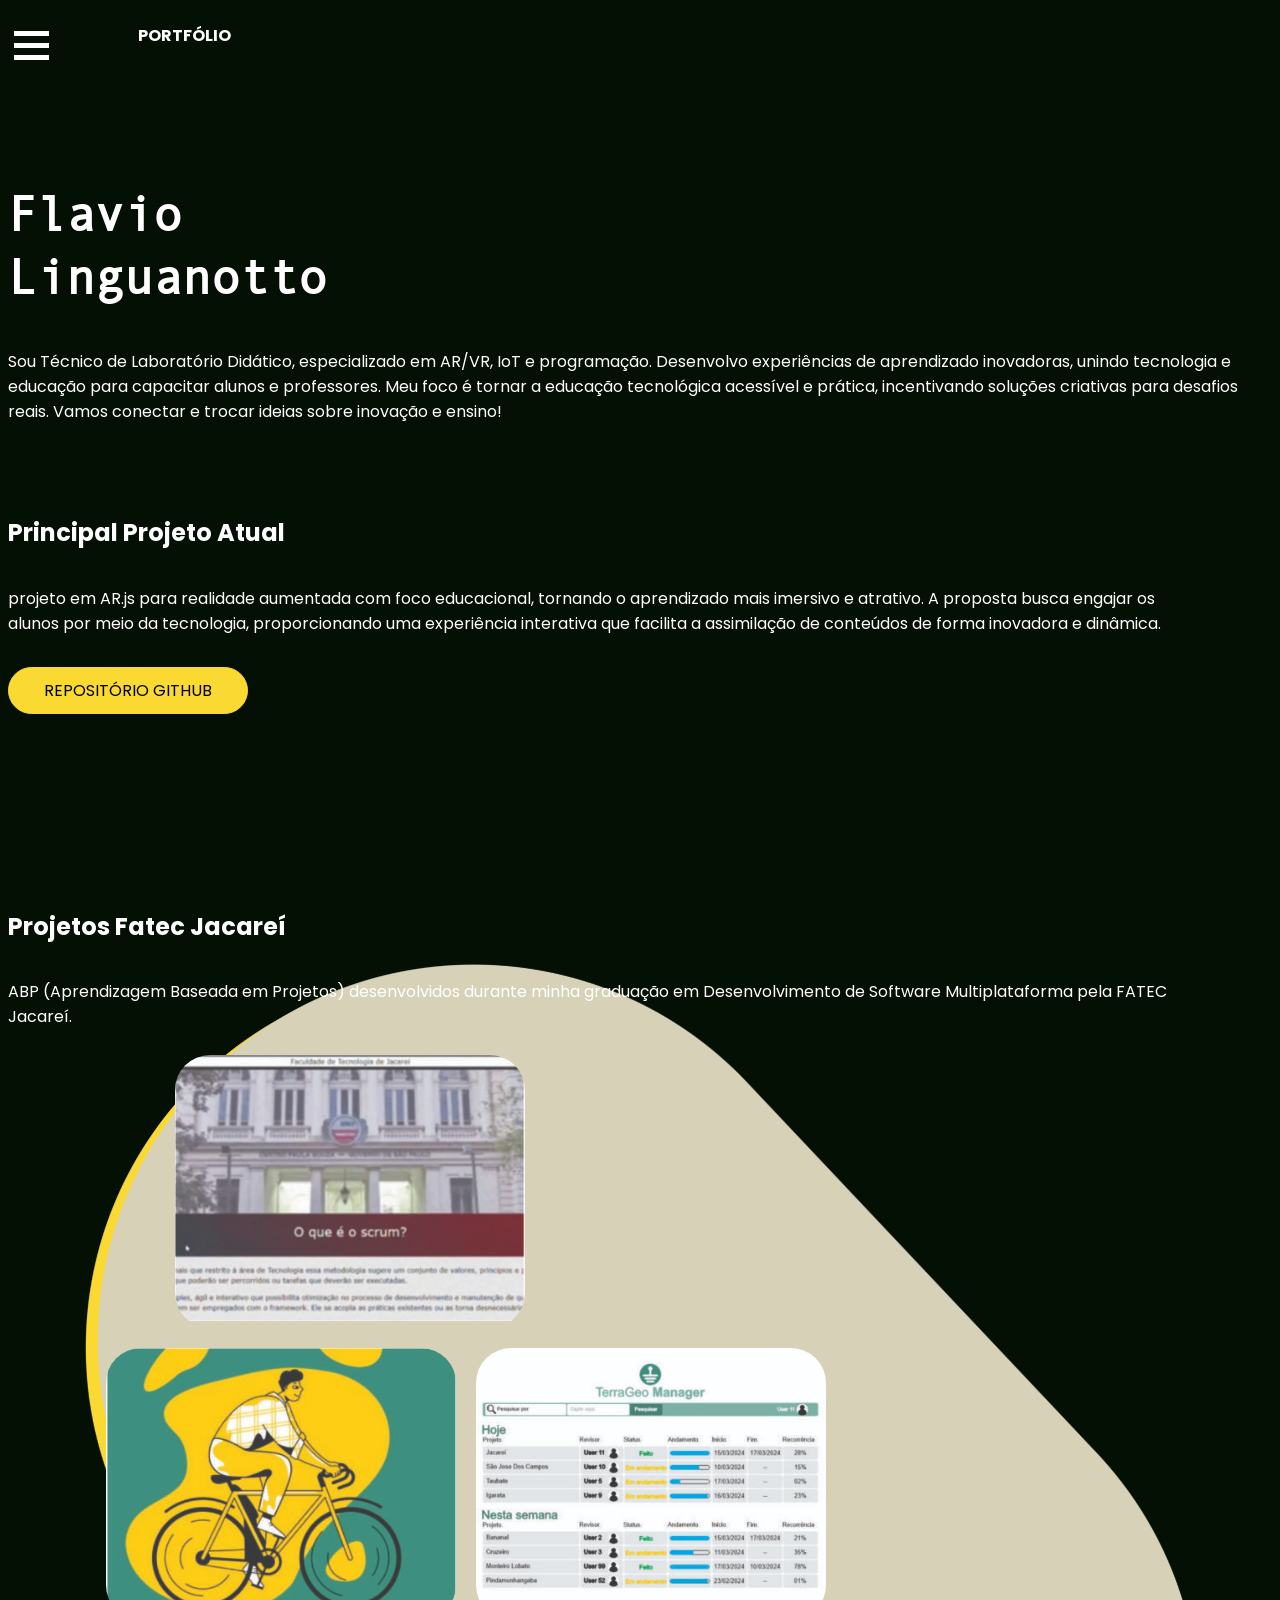
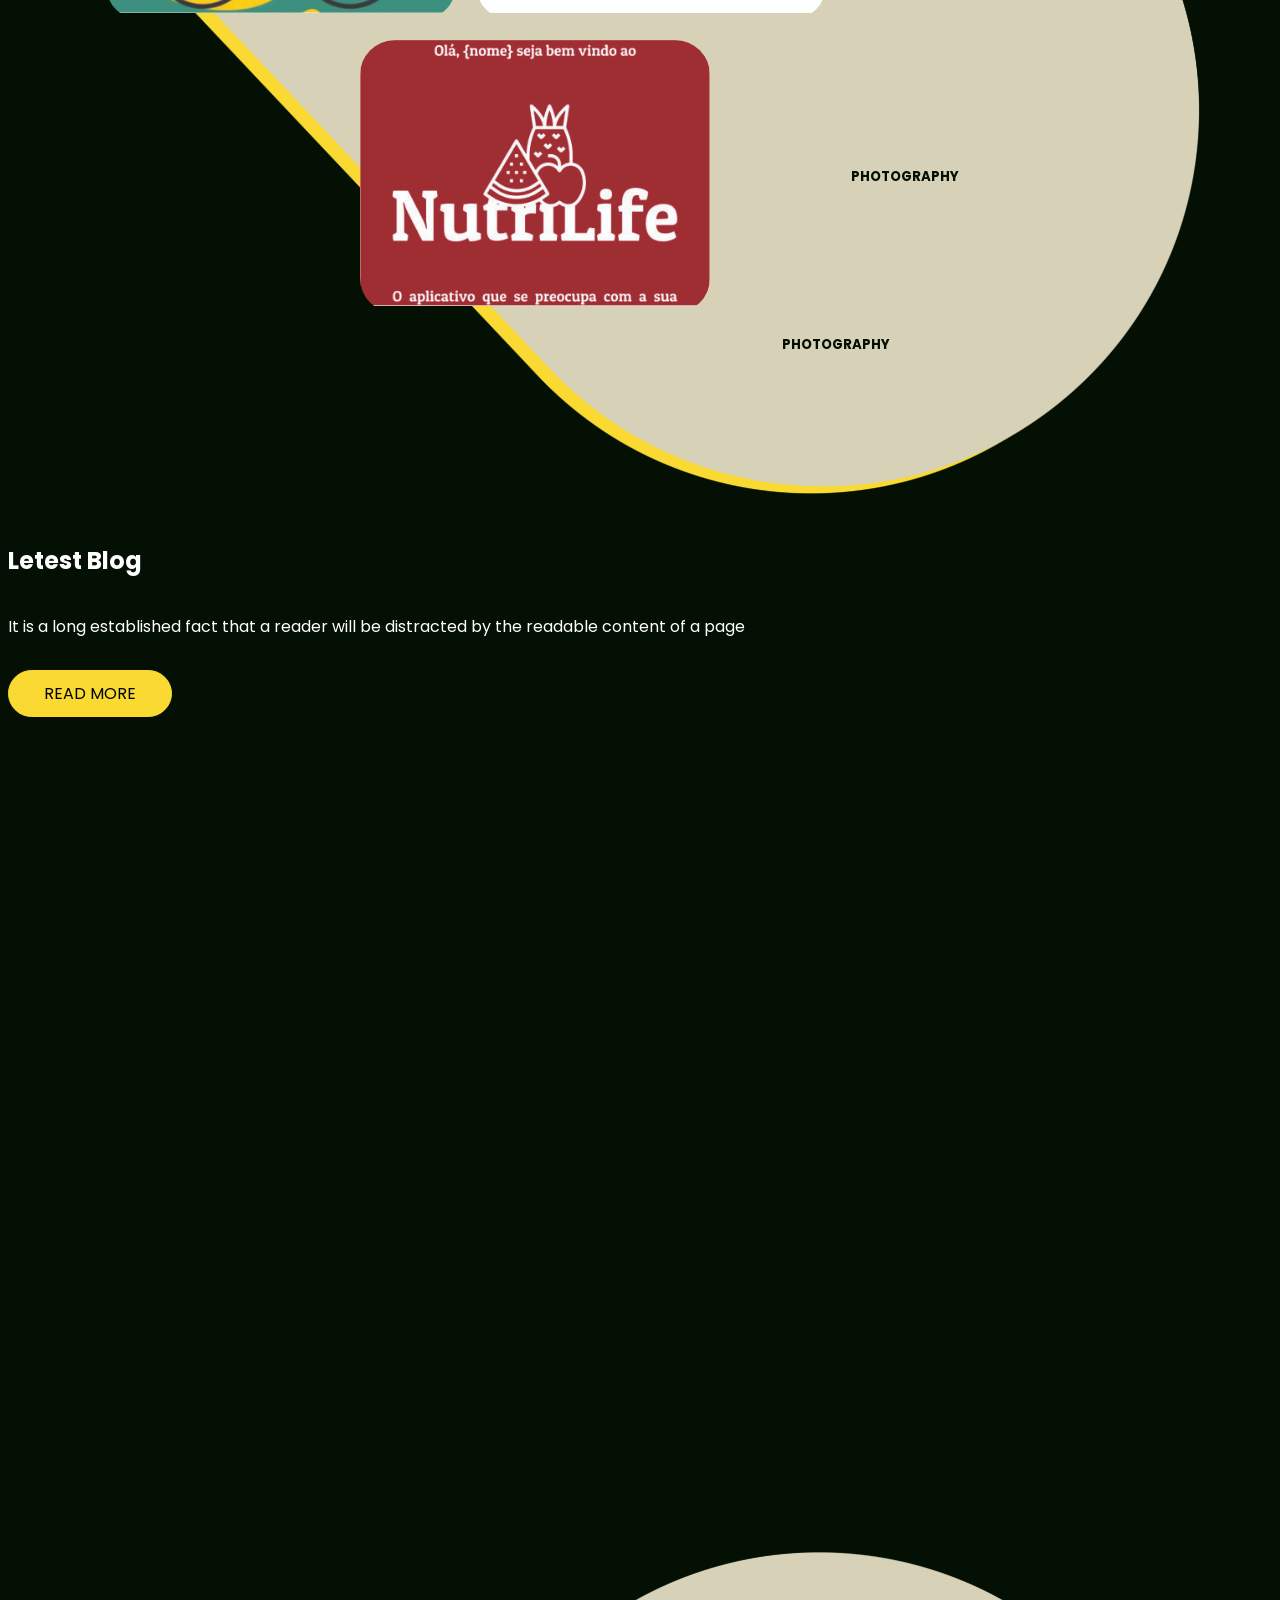
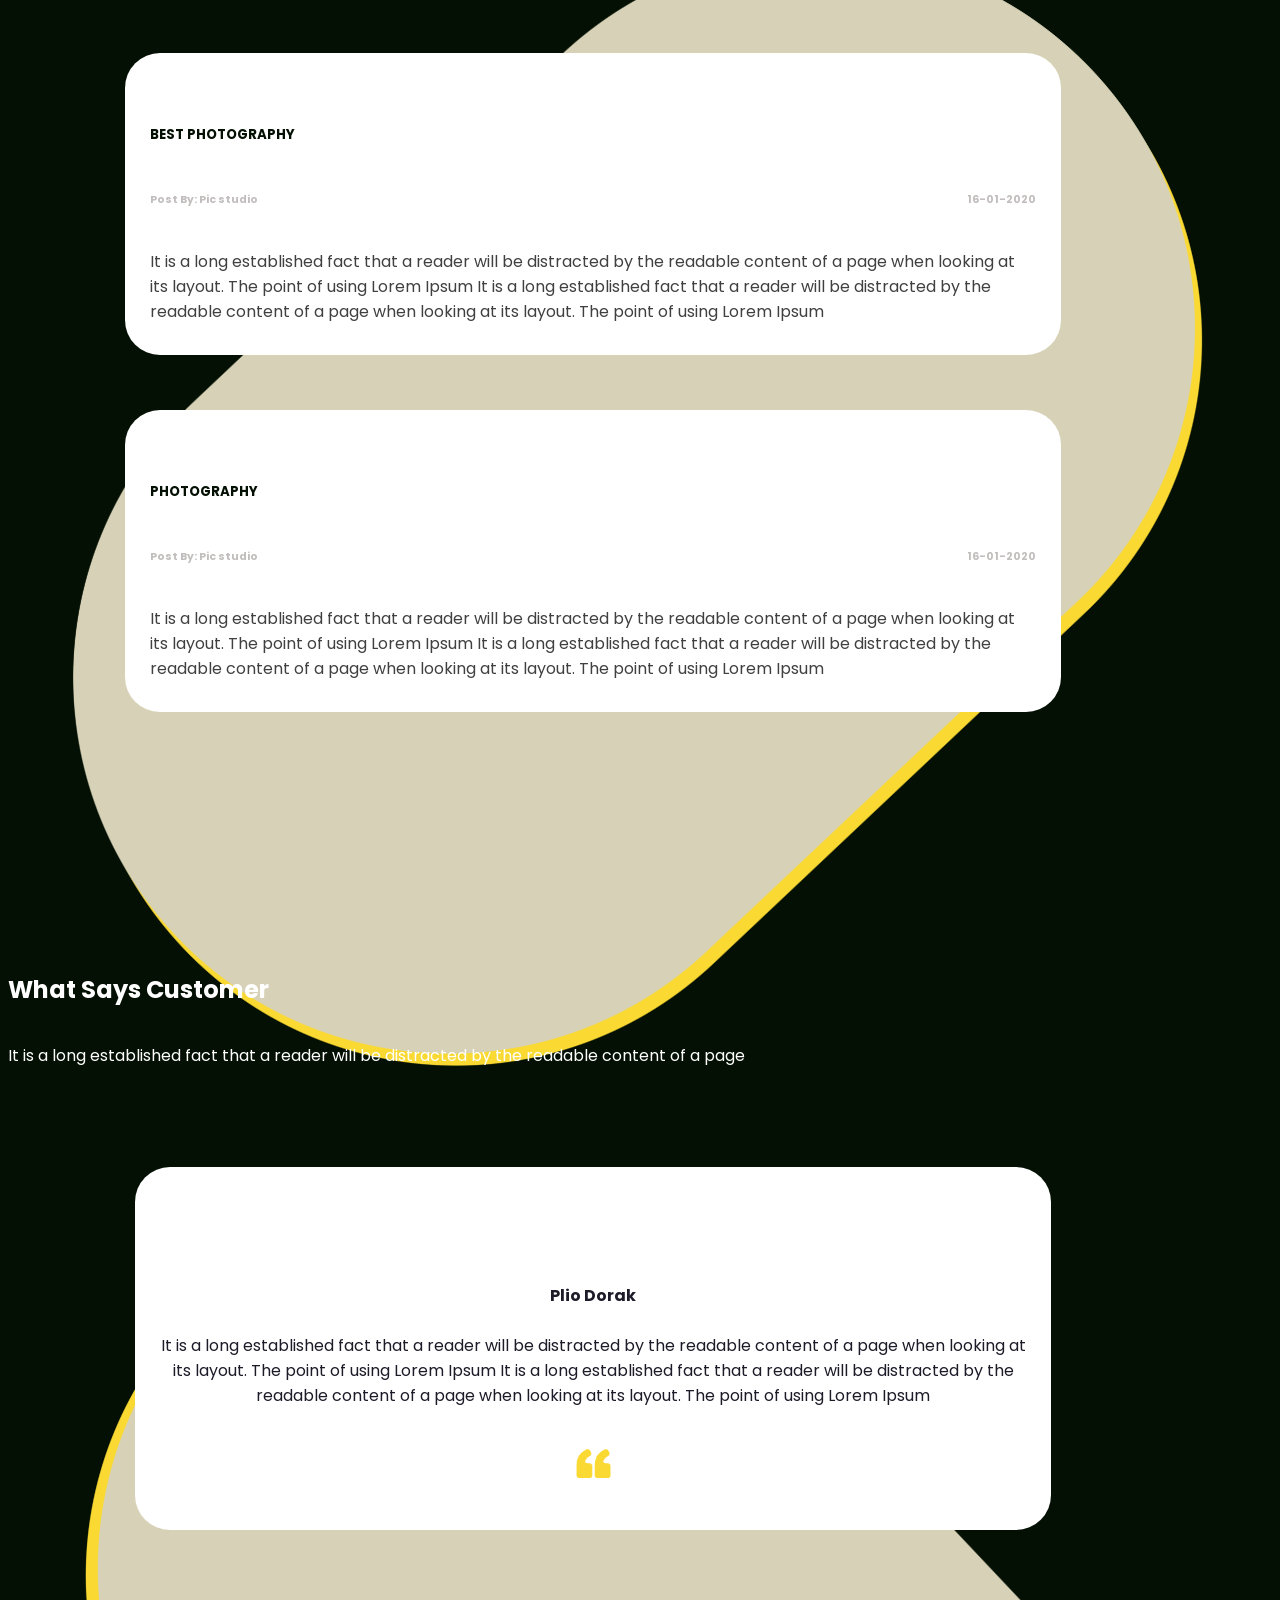
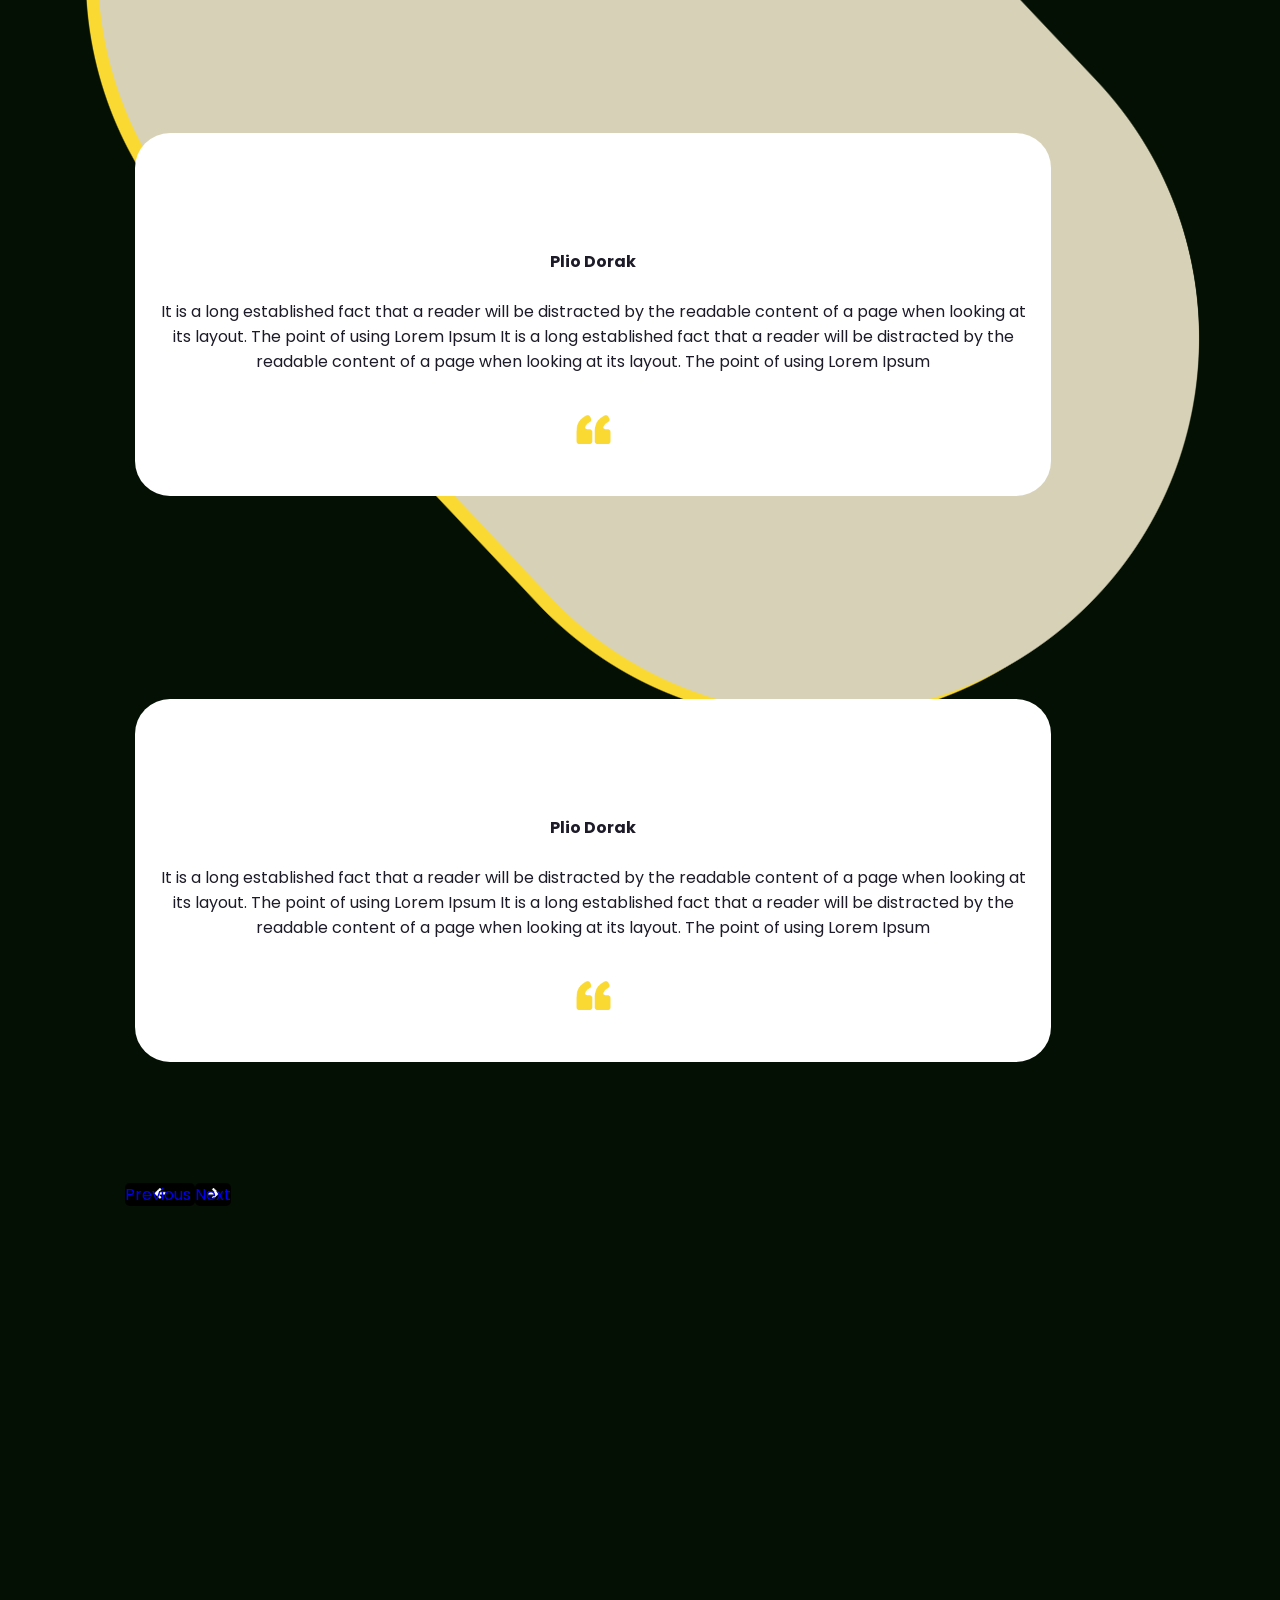
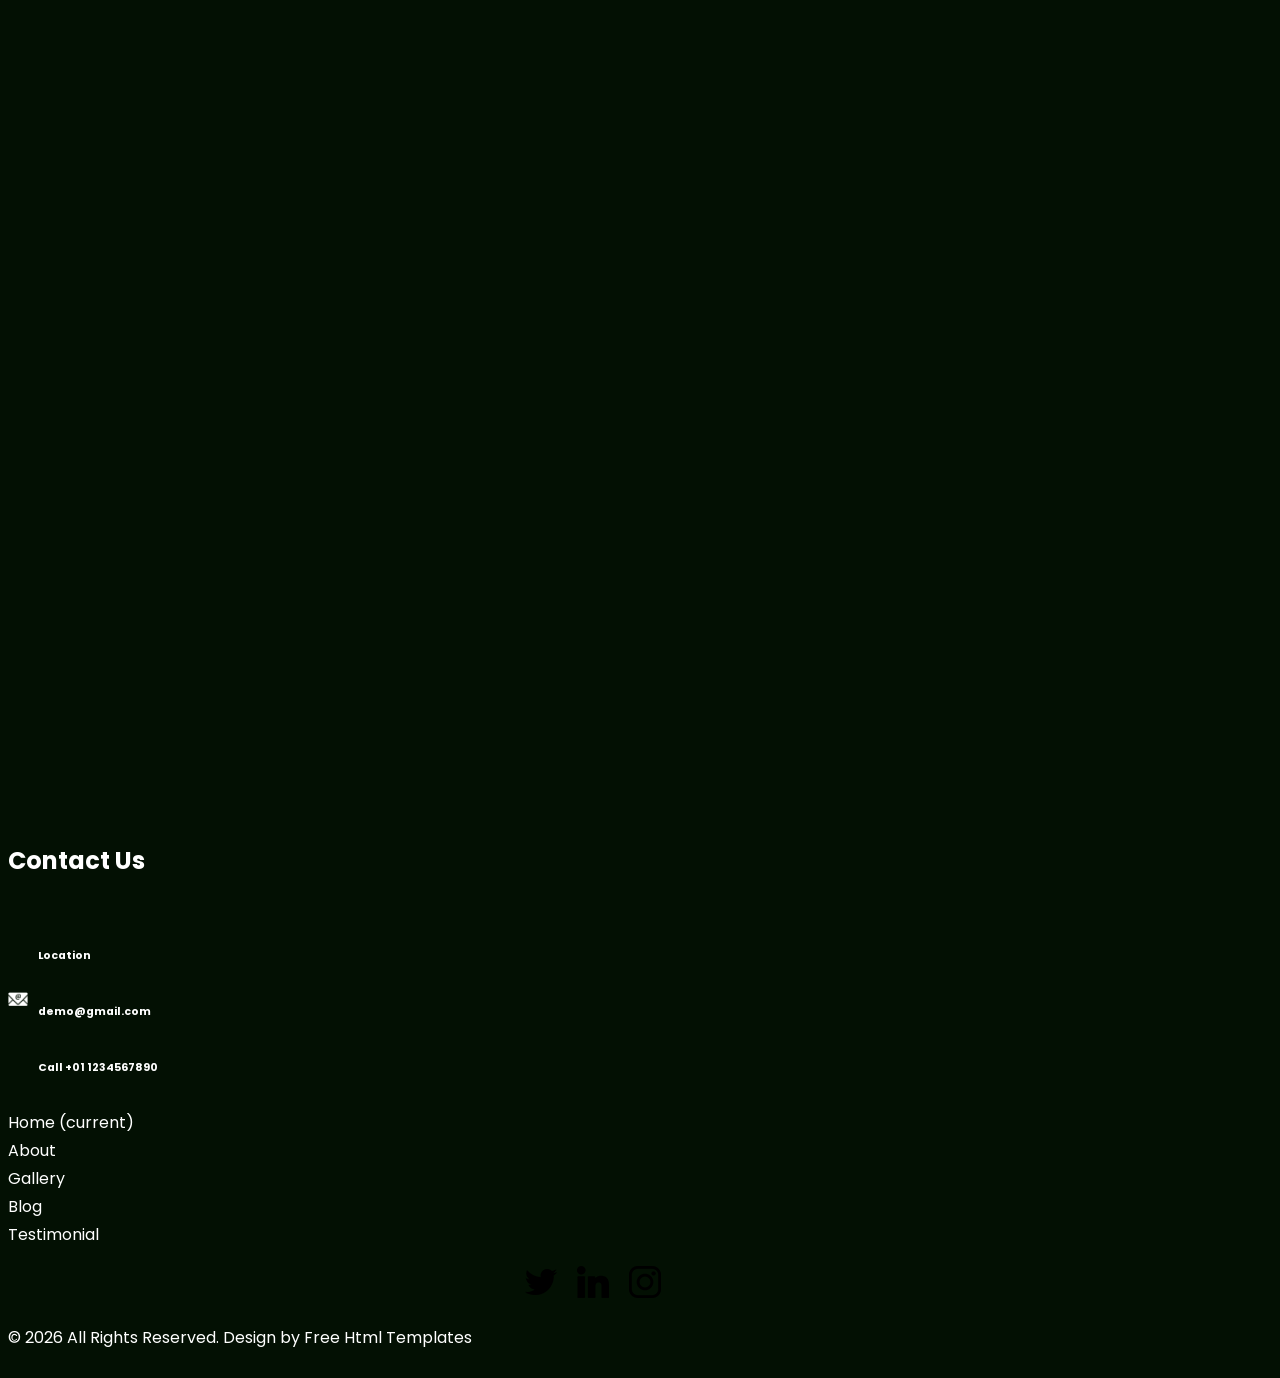
==== index.html @ ad86735e "inicial" ====
<!DOCTYPE html>
<html lang="pt-BR">

<head>
  <!-- Basic -->
  <meta charset="utf-8" />
  <meta http-equiv="X-UA-Compatible" content="IE=edge" />
  <!-- Mobile Metas -->
  <meta name="viewport" content="width=device-width, initial-scale=1, shrink-to-fit=no" />
  <!-- Site Metas -->
  <meta name="keywords" content="" />
  <meta name="description" content="" />
  <meta name="author" content="" />

  <title>Picstudio</title>

  <!-- slider stylesheet -->
  <link rel="stylesheet" type="text/css"
    href="https://cdnjs.cloudflare.com/ajax/libs/OwlCarousel2/2.3.4/assets/owl.carousel.min.css" />

  <!-- bootstrap core css -->
  <link rel="stylesheet" type="text/css" href="css/bootstrap.css" />

  <!-- Custom styles for this template -->
  <link href="css/style.css" rel="stylesheet" />
  <!-- responsive style -->
  <link href="css/responsive.css" rel="stylesheet" />
</head>

<body>
  <div class="hero_area">
    <!-- header section strats -->
    <header class="header_section">
      <div class="container-fluid">
        <nav class="navbar navbar-expand-lg custom_nav-container d-block">
          <div class="main_nav_menu">
            <div class="fk_width">
              <div class="custom_menu-btn">
                <button onclick="openNav()">
                  <span class="s-1"> </span>
                  <span class="s-2"> </span>
                  <span class="s-3"> </span>
                </button>
              </div>
              <div id="myNav" class="overlay">
                <div class="overlay-content">
                  <a class="" href="index.html">Home <span class="sr-only">(current)</span></a>
                  <a class="" href="about.html">About </a>
                  <a class="" href="gallery.html">Gallery </a>
                  <a class="" href="blog.html">Blog </a>
                  <a class="" href="testimonial.html">Testimonial </a>
                </div>
              </div>
            </div>
            <a class="navbar-brand" href="index.html">
              <span>
                Portfólio
              </span>
            </a>
          </div>
      </div>
      </nav>
  </div>
  </header>
  <!-- end header section -->

  <!-- slider section -->
  <section class=" slider_section position-relative">
    <div class="container-fluid">
      <div class="row slider-row">
        <div class="col-lg-3 offset-lg-1">
          <div id="carouselExampleIndicators" class="carousel slide" data-ride="carousel">
            <div class="carousel-inner">
              <div class="carousel-item active">
                <div class="detail-box">
                  <h1>
                    Flavio <br />
                    Linguanotto
                  </h1>
                  <p>
                    Sou Técnico de Laboratório Didático, especializado em AR/VR, IoT e programação. Desenvolvo
                    experiências de aprendizado inovadoras, unindo tecnologia e educação para capacitar alunos e
                    professores. Meu foco é tornar a educação tecnológica acessível e prática, incentivando soluções
                    criativas para desafios reais. Vamos conectar e trocar ideias sobre inovação e ensino!
                  </p>
                </div>
              </div>

            </div>

          </div>
        </div>
        <div class="col-lg-8 px-0">
          <div class="img-box">
            <img src="images/slider-img.png" alt="" />
          </div>
        </div>
      </div>
    </div>
  </section>
  <!-- end slider section -->
  </div>

  <!-- about section -->

  <section class="about_section layout_padding">
    <div class="container">
      <div class="row">
        <div class="col-md-5">
          <div class="detail-box">
            <div class="heading_container">
              <h2>
                Principal Projeto Atual
              </h2>
              <p>
                projeto em AR.js para realidade aumentada com foco educacional, tornando o aprendizado mais imersivo e
                atrativo. A proposta busca engajar os alunos por meio da tecnologia, proporcionando uma experiência
                interativa que facilita a assimilação de conteúdos de forma inovadora e dinâmica.
              </p>
              <a href="https://github.com/linguanotto/AR.JS">
                Repositório GitHub
              </a>
            </div>
          </div>
        </div>
      </div>
    </div>
    <div class="img-box">
      <div class="">

      </div>
      <img src="images/about-img.png" class="about-img" alt="" />
    </div>
  </section>

  <!-- end about section -->

  <!-- gallery section -->
  <section class="gallery_section layout_padding-top">
    <div class="container">
      <div class="row">
        <div class="col-lg-5 ml-auto">
          <div class="heading_container">
            <h2>
              Projetos Fatec Jacareí
            </h2>
            <p>
              ABP (Aprendizagem Baseada em Projetos) desenvolvidos durante minha graduação em Desenvolvimento de
              Software Multiplataforma pela FATEC Jacareí.
            </p>

          </div>
        </div>
      </div>
    </div>
    
    <div class="gallery_container">
      <div class="gallery_bg">
        <img src="images/gallery-bg.png" alt="" />
      </div>
      <div class="container">
        <div class="gallery_box">
          <div class="box b1">
            <div class="img-box">
              <a href="https://github.com/TerraSoftwarehouse/Projeto-Treinamento-Scrum">
                
                <img src="images/gallery-1.jpg" alt="" />

                <div class="hover-text">Projeto Treinamento Scrum 2023/01</div>
              </a>
            </div>
          </div>


          <div class="box b2">
            <div class="img-box">
              <a href="https://github.com/projetoPDali">
                
                <img src="images/gallery-2.jpg" alt="" />
                <div class="hover-text"> Projeto PDali 2023/02 </div>
              </a>
              
            </div>
            <div class="img-box">
              <a href="google.com">
                
                <img src="images/gallery-3.jpg" alt="" />
                <div class="hover-text"> Projeto TerraGeo 2024/01 </div>
              </a>
              
            </div>
          </div>
          <div class="box b3">
            <div class="img-box">
              <a href="google.com">
                <img src="images/gallery-4.jpg" alt="" />
                <div class="hover-text">Projeto NutriLife 2024/02 </div>
              </a>
              
            </div>
            <div class="img-box">
              <a href="google.com">
                <h5>
                  photography
                </h5>
                <img src="images/gallery-5.jpg" alt="" />
                <div class="hover-text">Texto ao passar o mouse </div>
              </a>
              
            </div>
          </div>
          <div class="box b4">
            <div class="img-box">
              <a href="google.com">
                <h5>
                  photography
                </h5>
                <img src="images/gallery-6.jpg" alt="" />
                <div class="hover-text">Texto ao passar o mouse </div>
              </a>
             
            </div>
          </div>
        </div>
      </div>
    </div>
  </section>
  <!-- end gallery section -->

  <!-- blog section -->

  <section class="blog_section layout_padding">
    <div class="container">
      <div class="row">
        <div class="col-md-5">
          <div class="detail-box">
            <div class="heading_container">
              <h2>
                Letest Blog
              </h2>
              <p>
                It is a long established fact that a reader will be distracted by the readable content of a page
              </p>
              <a href="">
                Read More
              </a>
            </div>
          </div>
        </div>
      </div>
    </div>
    <div class="blog_container">
      <div class="blog_bg">
        <img src="images/gallery-bg.png" alt="" />
      </div>
      <div class="container">
        <div class="blog_box">
          <div class="row">
            <div class="col-md-6">
              <div class="box b1">
                <div class="img-box">
                  <img src="images/blog1.jpg" alt="" />
                </div>
                <div class="blog-detail">
                  <div class="blog_title">
                    <h5>
                      Best photography
                    </h5>
                    <div class="blog_post">
                      <h6>
                        Post By: Pic studio
                      </h6>
                      <h6>
                        16-01-2020
                      </h6>
                    </div>
                  </div>
                  <p>
                    It is a long established fact that a reader will be distracted by the readable content of a page
                    when looking at its layout. The point of using Lorem Ipsum It is a long established fact that a
                    reader will be distracted by the readable content of a page when looking at its layout. The point of
                    using Lorem Ipsum
                  </p>
                </div>
              </div>
            </div>
            <div class="col-md-6">
              <div class="box b2">
                <div class="img-box">
                  <img src="images/blog2.jpg" alt="" />
                </div>
                <div class="blog-detail">
                  <div class="blog_title">
                    <h5>
                      Photography
                    </h5>
                    <div class="blog_post">
                      <h6>
                        Post By: Pic studio
                      </h6>
                      <h6>
                        16-01-2020
                      </h6>
                    </div>
                  </div>
                  <p>
                    It is a long established fact that a reader will be distracted by the readable content of a page
                    when looking at its layout. The point of using Lorem Ipsum It is a long established fact that a
                    reader will be distracted by the readable content of a page when looking at its layout. The point of
                    using Lorem Ipsum
                  </p>
                </div>
              </div>
            </div>
          </div>
        </div>
      </div>
    </div>
  </section>

  <!-- end blog section -->

  <!-- client section -->

  <section class="client_section layout_padding">
    <div class="container">
      <div class="row">
        <div class="col-lg-5 ml-auto">
          <div class="heading_container">
            <h2>
              What Says Customer
            </h2>
            <p>
              It is a long established fact that a reader will be distracted by the readable content of a page
            </p>
          </div>
        </div>
      </div>
    </div>
    <div class="client_container">
      <div class="client_bg">
        <img src="images/gallery-bg.png" alt="" />
      </div>
      <div class="container">
        <div class="client_box">
          <div class="row">
            <div class="col-lg-6">
              <div class="box b1">
                <div id="carouselExampleControls" class="carousel slide" data-ride="carousel">
                  <div class="carousel-inner">
                    <div class="carousel-item active">
                      <div class="client_content-box layout_padding">
                        <div class="img-box">
                          <img src="images/client.png" alt="" />
                        </div>
                        <div class="detail-box">
                          <h4>
                            Plio Dorak
                          </h4>
                          <p>
                            It is a long established fact that a reader will be distracted by the readable content of a
                            page when looking at its layout. The point of using Lorem Ipsum It is a long established
                            fact that a reader will be distracted by the readable content of a page when looking at its
                            layout. The point of using Lorem Ipsum
                          </p>
                          <img src="images/quote.png" alt="" />
                        </div>
                      </div>
                    </div>
                    <div class="carousel-item">
                      <div class="client_content-box layout_padding">
                        <div class="img-box">
                          <img src="images/client.png" alt="" />
                        </div>
                        <div class="detail-box">
                          <h4>
                            Plio Dorak
                          </h4>
                          <p>
                            It is a long established fact that a reader will be distracted by the readable content of a
                            page when looking at its layout. The point of using Lorem Ipsum It is a long established
                            fact that a reader will be distracted by the readable content of a page when looking at its
                            layout. The point of using Lorem Ipsum
                          </p>
                          <img src="images/quote.png" alt="" />
                        </div>
                      </div>
                    </div>
                    <div class="carousel-item">
                      <div class="client_content-box layout_padding">
                        <div class="img-box">
                          <img src="images/client.png" alt="" />
                        </div>
                        <div class="detail-box">
                          <h4>
                            Plio Dorak
                          </h4>
                          <p>
                            It is a long established fact that a reader will be distracted by the readable content of a
                            page when looking at its layout. The point of using Lorem Ipsum It is a long established
                            fact that a reader will be distracted by the readable content of a page when looking at its
                            layout. The point of using Lorem Ipsum
                          </p>
                          <img src="images/quote.png" alt="" />
                        </div>
                      </div>
                    </div>
                  </div>
                  <a class="carousel-control-prev" href="#carouselExampleControls" role="button" data-slide="prev">
                    <span class="sr-only">Previous</span>
                  </a>
                  <a class="carousel-control-next" href="#carouselExampleControls" role="button" data-slide="next">
                    <span class="sr-only">Next</span>
                  </a>
                </div>
              </div>
            </div>
            <div class="col-lg-6">
              <div class="box b2">
                <div class="camera_img-box">
                  <img src="images/camera.png" alt="" />
                </div>
              </div>
            </div>
          </div>
        </div>
      </div>
    </div>
  </section>

  <!-- end client section -->

  <!-- info section -->

  <section class="info_section ">
    <div class="info_container layout_padding-top">
      <div class="container">
        <div class="heading_container">
          <h2>
            Contact Us
          </h2>
        </div>
        <div class="info_main">
          <div class="row">
            <div class="col-md-4 col-lg-3">
              <div class="info_contact ">
                <a href="#" class="link-box">
                  <div class="img-box">
                    <img src="images/location.png" alt="" />
                  </div>
                  <div class="detail-box">
                    <h6>
                      Location
                    </h6>
                  </div>
                </a>
                <a href="#" class="link-box">
                  <div class="img-box">
                    <img src="images/mail.png" alt="" />
                  </div>
                  <div class="detail-box">
                    <h6>
                      demo@gmail.com
                    </h6>
                  </div>
                </a>
                <a href="#" class="link-box">
                  <div class="img-box">
                    <img src="images/call.png" alt="" />
                  </div>
                  <div class="detail-box">
                    <h6>
                      Call +01 1234567890
                    </h6>
                  </div>
                </a>
              </div>
            </div>
            <div class="col-md-2 col-lg-3">
              <div class="info_link-box">
                <ul>
                  <li class=" ">
                    <a class="" href="index.html">Home <span class="sr-only">(current)</span></a>
                  </li>
                  <li class="">
                    <a class="" href="about.html">About </a>
                  </li>
                  <li class="">
                    <a class="" href="gallery.html">Gallery </a>
                  </li>
                  <li class="">
                    <a class="" href="blog.html">Blog </a>
                  </li>
                  <li class="">
                    <a class="" href="testimonial.html">Testimonial </a>
                  </li>
                </ul>
              </div>
            </div>
            <div class="col-md-6 ">
              <div class="social_box">
                <a href="#">
                  <img src="images/facebook.png" alt="" />
                </a>
                <a href="#">
                  <img src="images/twitter.png" alt="" />
                </a>
                <a href="#">
                  <img src="images/linkedin.png" alt="" />
                </a>
                <a href="#">
                  <img src="images/instagram.png" alt="" />
                </a>
                <a href="#">
                  <img src="images/youtube.png" alt="" />
                </a>
              </div>
            </div>
          </div>
        </div>
      </div>
    </div>
  </section>

  <!-- end info section -->

  <!-- footer section -->
  <footer class="footer_section ">
    <div class="container">
      <p>
        &copy; <span id="displayYear"></span> All Rights Reserved. Design by
        <a href="https://html.design/">Free Html Templates</a>
      </p>
    </div>
  </footer>
  <!-- footer section -->

  <script src="js/jquery-3.4.1.min.js"></script>
  <script src="js/bootstrap.js"></script>
  <script src="https://cdnjs.cloudflare.com/ajax/libs/OwlCarousel2/2.3.4/owl.carousel.min.js"></script>
  <script src="js/custom.js"></script>
</body>

</html>
---- css/style.css ----
@import url("https://fonts.googleapis.com/css2?family=Open+Sans:wght@400;700&family=Poppins:wght@400;500;700&display=swap");
@font-face {
  font-family: "Andale Mono";
  src: url(../fonts/AndaleMono.ttf);
}

html {
  scroll-behavior: smooth;
  overflow-x: hidden;
}

body {
  font-family: "Poppins", sans-serif;
  color: #ffffff;
  background-color: #031003;
}

.layout_margin {
  margin-top: 90px;
  margin-bottom: 90px;
}

.layout_padding {
  padding-top: 120px;
  padding-bottom: 120px;
}

.layout_padding2 {
  padding-top: 45px;
  padding-bottom: 45px;
}

.layout_padding2-top {
  padding-top: 45px;
}

.layout_padding2-bottom {
  padding-bottom: 45px;
}

.layout_padding-top {
  padding-top: 120px;
}

.layout_padding-bottom {
  padding-bottom: 120px;
}

.heading_container {
  display: -webkit-box;
  display: -ms-flexbox;
  display: flex;
  -webkit-box-orient: vertical;
  -webkit-box-direction: normal;
      -ms-flex-direction: column;
          flex-direction: column;
  -webkit-box-align: start;
      -ms-flex-align: start;
          align-items: flex-start;
  color: #ffffff;
}

.heading_container h2 {
  font-weight: bold;
}

.heading_container a {
  display: inline-block;
  background: #fad932;
  color: #000000;
  padding: 10px 35px;
  border-radius: 30px;
  border: 1px solid #fad932;
  -webkit-transition: all 0.3s;
  transition: all 0.3s;
  text-transform: uppercase;
  margin-top: 15px;
}

.heading_container a:hover {
  background: transparent;
  color: #fad932;
}

@-webkit-keyframes hueAnimate {
  0% {
    -webkit-filter: hue-rotate(0deg);
            filter: hue-rotate(0deg);
  }
  100% {
    -webkit-filter: hue-rotate(360deg);
            filter: hue-rotate(360deg);
  }
}

@keyframes hueAnimate {
  0% {
    -webkit-filter: hue-rotate(0deg);
            filter: hue-rotate(0deg);
  }
  100% {
    -webkit-filter: hue-rotate(360deg);
            filter: hue-rotate(360deg);
  }
}

/*header section*/
.hero_area {
  position: relative;
}

.sub_page .info_section .social_box {
  -webkit-filter: invert(100%);
          filter: invert(100%);
}

.header_section .container-fluid {
  padding-right: 25px;
  padding-left: 25px;
}

.header_section .nav_container {
  margin: 0 auto;
}

.custom_nav-container.navbar-expand-lg .navbar-nav .nav-link img {
  width: 22px;
  margin-right: 15px;
}

.custom_nav-container.navbar-expand-lg .navbar-nav .nav-link {
  padding: 0px 25px;
  color: #fefeff;
  text-align: center;
  font-family: "Roboto", sans-serif;
}

.custom_menu-btn {
  z-index: 9;
  position: absolute;
  left: 0;
  top: 15px;
}

.custom_menu-btn button {
  outline: none;
  border: none;
  background-color: transparent;
}

.custom_menu-btn span {
  display: block;
  width: 35px;
  height: 5px;
  background-color: #fff;
  margin: 7px 0;
  -webkit-transition: all 0.3s;
  transition: all 0.3s;
}

.custom_menu-btn .s-2 {
  -webkit-transition: all 0.1s;
  transition: all 0.1s;
}

.menu_btn-style {
  position: fixed;
  left: 22px;
  top: 15px;
}

.menu_btn-style button {
  -webkit-transform: translateX(14px);
          transform: translateX(14px);
}

.menu_btn-style button .s-1 {
  -webkit-transform: rotate(45deg) translateY(17px);
          transform: rotate(45deg) translateY(17px);
}

.menu_btn-style button .s-2 {
  -webkit-transform: translateX(-100px);
          transform: translateX(-100px);
}

.menu_btn-style button .s-3 {
  -webkit-transform: rotate(-45deg) translateY(-17px);
          transform: rotate(-45deg) translateY(-17px);
}

.position-unset {
  position: unset;
}

.navbar-expand-lg .navbar-collapse {
  -webkit-box-flex: 0;
      -ms-flex-positive: 0;
          flex-grow: 0;
}

.overlay {
  height: 100%;
  width: 0;
  position: fixed;
  z-index: 1;
  top: 0;
  left: 0;
  background: rgba(3, 16, 3, 0.95);
  overflow-x: hidden;
  -webkit-transition: 0.5s;
  transition: 0.5s;
}

.overlay .closebtn {
  position: absolute;
  top: 0;
  right: 30px;
  font-size: 60px;
}

.overlay a {
  display: inline-block;
  padding: 10px 15px;
  text-decoration: none;
  font-size: 18px;
  text-transform: uppercase;
  color: #ffffff;
  margin: 10px 0;
  display: block;
  -webkit-transition: 0.3s;
  transition: 0.3s;
  border: 1.5px solid #ffffff;
  border-radius: 5px;
  width: 190px;
}

.overlay a:hover {
  border-color: transparent;
  background-color: #ffffff;
}

.overlay-content {
  position: relative;
  top: 20%;
  width: 100%;
  text-align: center;
  margin-top: 30px;
  display: -webkit-box;
  display: -ms-flexbox;
  display: flex;
  -webkit-box-orient: vertical;
  -webkit-box-direction: normal;
      -ms-flex-direction: column;
          flex-direction: column;
  -webkit-box-align: center;
      -ms-flex-align: center;
          align-items: center;
}

.menu_width {
  width: 100%;
}

.scroll-y-hidden {
  overflow-y: hidden;
}

a,
a:hover,
a:focus {
  text-decoration: none;
}

a:hover,
a:focus {
  color: initial;
}

.btn,
.btn:focus {
  outline: none !important;
  -webkit-box-shadow: none;
          box-shadow: none;
}

.fk_width {
  width: 105px;
}

.custom_nav-container .nav_search-btn {
  background-image: url(../images/search-icon.png);
  background-size: 18px;
  background-repeat: no-repeat;
  width: 35px;
  height: 35px;
  padding: 0;
  border: none;
  background-position: center;
}

.navbar-brand {
  display: -webkit-box;
  display: -ms-flexbox;
  display: flex;
}

.navbar-brand span {
  color: #ffffff;
  font-weight: bold;
  text-transform: uppercase;
}

.custom_nav-container {
  z-index: 99999;
  padding: 15px 0;
  -webkit-box-pack: start;
      -ms-flex-pack: start;
          justify-content: flex-start;
}

.custom_nav-container .navbar-toggler {
  outline: none;
}

.custom_nav-container .navbar-toggler .navbar-toggler-icon {
  background-image: url(../images/menu.png);
  background-size: 55px;
}

.main_nav_menu {
  display: -webkit-box;
  display: -ms-flexbox;
  display: flex;
}

.user_option {
  display: -webkit-box;
  display: -ms-flexbox;
  display: flex;
  -webkit-box-align: center;
      -ms-flex-align: center;
          align-items: center;
  margin-left: 45px;
}

.user_option a {
  display: -webkit-box;
  display: -ms-flexbox;
  display: flex;
  -webkit-box-align: center;
      -ms-flex-align: center;
          align-items: center;
  margin-right: 35px;
  color: #ffffff;
  text-transform: uppercase;
}

.user_option a img {
  width: 20px;
  margin-right: 10px;
}

.user_option a span {
  color: #ffffff;
}

/*end header section*/
.slider_section {
  padding-top: 45px;
}

.slider_section #carouselExampleIndicators {
  -webkit-box-flex: 1;
      -ms-flex: 1;
          flex: 1;
}

.slider_section .detail-box {
  color: #ffffff;
  margin-top: 75px;
}

.slider_section .detail-box h1 {
  font-size: 3rem;
  font-family: "Andale Mono";
}

.slider_section .detail-box p {
  margin-top: 15px;
}

.slider_section .detail-box a {
  display: inline-block;
  background: #fad932;
  color: #000000;
  padding: 10px 25px;
  border-radius: 30px;
  border: 1px solid #fad932;
  -webkit-transition: all 0.3s;
  transition: all 0.3s;
  text-transform: uppercase;
  margin-top: 35px;
}

.slider_section .detail-box a:hover {
  background: transparent;
  color: #fad932;
}

.slider_section .img-box {
  margin-top: -125px;
}

.slider_section .img-box img {
  width: 100%;
}

.slider_section .img-box::before {
  content: "";
  position: absolute;
  top: -135px;
  left: 0;
  width: 100%;
  height: 100%;
  background: -webkit-gradient(linear, left top, left bottom, from(#000000), color-stop(transparent), to(transparent));
  background: linear-gradient(to bottom, #000000, transparent, transparent);
  z-index: 1;
  display: none;
}

.slider_section .carousel_control-box {
  display: -webkit-box;
  display: -ms-flexbox;
  display: flex;
  -webkit-box-align: center;
      -ms-flex-align: center;
          align-items: center;
  margin-top: 45px;
}

.slider_section .carousel_btn-container {
  width: 95px;
  min-width: 95px;
  display: -webkit-box;
  display: -ms-flexbox;
  display: flex;
  -webkit-box-pack: justify;
      -ms-flex-pack: justify;
          justify-content: space-between;
  z-index: 999;
}

.slider_section .carousel_btn-container .carousel-control-prev,
.slider_section .carousel_btn-container .carousel-control-next {
  position: unset;
  width: 45px;
  height: 45px;
  border: none;
  border-radius: 100%;
  opacity: 1;
  background-repeat: no-repeat;
  background-size: 10px;
  background-position: center;
  border: 1.5px solid #ffffff;
  background-color: transparent;
}

.slider_section .carousel_btn-container .carousel-control-prev:hover,
.slider_section .carousel_btn-container .carousel-control-next:hover {
  background-color: #fad932;
  border-color: transparent;
}

.slider_section .carousel_btn-container .carousel-control-prev {
  background-image: url(../images/prev.png);
}

.slider_section .carousel_btn-container .carousel-control-next {
  background-image: url(../images/next.png);
}

.slider_section .carousel-indicators {
  width: 550px;
  min-width: 550px;
  position: relative;
  margin: 0;
  margin-left: 35px;
  -webkit-box-pack: justify;
      -ms-flex-pack: justify;
          justify-content: space-between;
}

.slider_section .carousel-indicators::before {
  content: "";
  width: calc(100% - 75px);
  height: 1px;
  position: absolute;
  top: 50%;
  left: calc(50% - 8px);
  -webkit-transform: translate(-50%, -50%);
          transform: translate(-50%, -50%);
  background-color: #ffffff;
}

.slider_section .carousel-indicators .ol_design {
  width: 20px;
  height: 20px;
  position: absolute;
  top: 50%;
  left: calc(0% + 35px);
  -webkit-transform: translate(-50%, -50%);
          transform: translate(-50%, -50%);
  border-radius: 100%;
  background-color: #fad932;
  -webkit-transition: all .3s;
  transition: all .3s;
  z-index: 2;
}

.slider_section .carousel-indicators li {
  height: auto;
  border: none;
  opacity: 1;
  color: #ffffff;
  text-indent: 0;
  background-color: transparent;
}

.about_section .detail-box {
  margin: 35px auto;
  position: relative;
  z-index: 2;
}

.about_section .img-box {
  width: 90%;
  margin: auto;
  position: relative;
  background-repeat: no-repeat;
  margin-top: -125px;
}

.about_section .img-box .play_btn {
  background: #fad932;
  display: -webkit-box;
  display: -ms-flexbox;
  display: flex;
  -webkit-box-align: center;
      -ms-flex-align: center;
          align-items: center;
  -webkit-box-pack: center;
      -ms-flex-pack: center;
          justify-content: center;
  border-radius: 100%;
  width: 75px;
  height: 75px;
  position: absolute;
  z-index: 3;
  top: 50%;
  left: 50%;
  -webkit-transform: translate(-50%, -50%);
          transform: translate(-50%, -50%);
}

.about_section .img-box .play_btn button {
  -webkit-box-shadow: none;
          box-shadow: none;
  background-color: transparent;
  border: none;
  position: relative;
  z-index: 5;
}

.about_section .img-box .play_btn a {
  background: #fad932;
  display: -webkit-box;
  display: -ms-flexbox;
  display: flex;
  -webkit-box-align: center;
      -ms-flex-align: center;
          align-items: center;
  -webkit-box-pack: center;
      -ms-flex-pack: center;
          justify-content: center;
  border-radius: 100%;
  width: 75px;
  height: 75px;
  position: relative;
  z-index: 5;
}

.about_section .img-box .play_btn img {
  width: 20px;
  margin-left: 3px;
}

.about_section .img-box .play_btn::before {
  content: "";
  width: 100%;
  height: 100%;
  position: absolute;
  top: 50%;
  left: 50%;
  background: #fad932;
  opacity: 1;
  border-radius: 100%;
  -webkit-transform: translate(-50%, -50%);
          transform: translate(-50%, -50%);
}

.about_section .img-box .play_btn::before {
  z-index: 2;
  -webkit-animation: before-animation 1500ms infinite;
          animation: before-animation 1500ms infinite;
}

@-webkit-keyframes before-animation {
  0% {
    -webkit-transform: translateX(-50%) translateY(-50%) translateZ(0) scale(1);
            transform: translateX(-50%) translateY(-50%) translateZ(0) scale(1);
    opacity: 1;
  }
  100% {
    -webkit-transform: translateX(-50%) translateY(-50%) translateZ(0) scale(1.5);
            transform: translateX(-50%) translateY(-50%) translateZ(0) scale(1.5);
    opacity: 0;
  }
}

@keyframes before-animation {
  0% {
    -webkit-transform: translateX(-50%) translateY(-50%) translateZ(0) scale(1);
            transform: translateX(-50%) translateY(-50%) translateZ(0) scale(1);
    opacity: 1;
  }
  100% {
    -webkit-transform: translateX(-50%) translateY(-50%) translateZ(0) scale(1.5);
            transform: translateX(-50%) translateY(-50%) translateZ(0) scale(1.5);
    opacity: 0;
  }
}

.about_section .img-box .about-img {
  width: 100%;
  -webkit-transform: rotate(-25deg);
          transform: rotate(-25deg);
 
}

.about_section .btn-box {
  display: -webkit-box;
  display: -ms-flexbox;
  display: flex;
  -webkit-box-pack: center;
      -ms-flex-pack: center;
          justify-content: center;
  margin-top: 75px;
  margin-bottom: 175px;
}

.about_section .btn-box a {
  display: inline-block;
  background: #ffffff;
  color: #000000;
  padding: 10px 40px;
  border-radius: 30px;
  border: 1px solid #ffffff;
  -webkit-transition: all 0.3s;
  transition: all 0.3s;
}

.about_section .btn-box a:hover {
  background: transparent;
  color: #ffffff;
}

.gallery_section .gallery_container {
  position: relative;
  max-width: 1500px;
  margin: auto;
}

.gallery_section .gallery_container .gallery_bg {
  position: absolute;
  width: 100%;
  top: 10%;
  margin-left: 0;
  -webkit-transform: rotate(45deg);
          transform: rotate(45deg);
  z-index: -1;
}

.gallery_section .gallery_container .gallery_bg img {
  width: 100%;
}

.gallery_section .gallery_container .gallery_box {
  width: 85%;
  margin: auto;
}

.gallery_section .gallery_container .box {
  display: -webkit-box;
  display: -ms-flexbox;
  display: flex;
}

.gallery_section .gallery_container .box.b1 .img-box {
  margin-left: 8%;
}

.gallery_section .gallery_container .box.b3 {
  -webkit-box-pack: end;
      -ms-flex-pack: end;
          justify-content: flex-end;
}

.gallery_section .gallery_container .box.b4 {
  -webkit-box-pack: end;
      -ms-flex-pack: end;
          justify-content: flex-end;
}

.gallery_section .gallery_container .box.b4 .img-box {
  margin-right: 8%;
}

.gallery_section .gallery_container .box .img-box {
  position: relative;
  margin: 10px;
  border-radius: 35px;
  overflow: hidden;
  width: 350px;
}

.gallery_section .gallery_container .box .img-box img {
  width: 100%;
}

.gallery_section .gallery_container .box .img-box h5 {
  color: #031003;
  position: absolute;
  margin: 0;
  top: 50%;
  left: 50%;
  -webkit-transform: translate(-50%, -50%);
          transform: translate(-50%, -50%);
  text-transform: uppercase;
}

.blog_section .detail-box {
  margin: 35px auto;
  position: relative;
  z-index: 2;
}

.blog_section .blog_container {
  position: relative;
  max-width: 1500px;
  margin: auto;
}

.blog_section .blog_container .blog_bg {
  position: absolute;
  width: 100%;
  top: 10%;
  margin-left: 0;
  -webkit-transform: rotate(-45deg);
          transform: rotate(-45deg);
  z-index: -1;
}

.blog_section .blog_container .blog_bg img {
  width: 100%;
}

.blog_section .blog_box {
  width: 80%;
  margin: auto;
}

.blog_section .box {
  margin-top: 55px;
  background-color: #ffffff;
  border-radius: 35px;
  overflow: hidden;
}

.blog_section .box.b1 {
  margin-top: 100%;
}

.blog_section .box .img-box {
  position: relative;
}

.blog_section .box .img-box img {
  width: 100%;
}

.blog_section .box .blog-detail {
  padding: 25px 25px 15px;
}

.blog_section .box .blog-detail .blog_post {
  display: -webkit-box;
  display: -ms-flexbox;
  display: flex;
  -webkit-box-pack: justify;
      -ms-flex-pack: justify;
          justify-content: space-between;
}

.blog_section .box .blog-detail .blog_post h6 {
  color: #c2bebe;
}

.blog_section .box .blog-detail h5 {
  color: #031003;
  text-transform: uppercase;
  font-weight: bold;
}

.blog_section .box .blog-detail p {
  color: #404040;
}

.client_section .client_container {
  position: relative;
  max-width: 1500px;
  margin: auto;
}

.client_section .client_container .client_bg {
  position: absolute;
  width: 100%;
  top: 10%;
  margin-left: 0;
  -webkit-transform: rotate(45deg);
          transform: rotate(45deg);
  z-index: -1;
}

.client_section .client_container .client_bg img {
  width: 100%;
}

.client_section .client_box {
  width: 80%;
  margin: auto;
}

.client_section .box {
  position: relative;
}

.client_section .client_content-box {
  display: -webkit-box;
  display: -ms-flexbox;
  display: flex;
  -webkit-box-orient: vertical;
  -webkit-box-direction: normal;
      -ms-flex-direction: column;
          flex-direction: column;
  -webkit-box-align: center;
      -ms-flex-align: center;
          align-items: center;
  text-align: center;
  margin: 0 10px;
}

.client_section .client_content-box .img-box {
  width: 125px;
  border-radius: 100%;
  margin-bottom: -62px;
  position: relative;
  z-index: 2;
}

.client_section .client_content-box .img-box img {
  width: 100%;
}

.client_section .client_content-box .detail-box {
  padding: 95px 25px 45px 25px;
  background-color: #ffffff;
  border-radius: 35px;
}

.client_section .client_content-box .detail-box h4 {
  color: #1d1b28;
  font-weight: bold;
}

.client_section .client_content-box .detail-box p {
  color: #1d1b28;
  margin-top: 25px;
}

.client_section .client_content-box .detail-box img {
  width: 35px;
  margin-top: 25px;
}

.client_section .carousel-control-prev,
.client_section .carousel-control-next {
  width: 50px;
  height: 50px;
  background-color: #000000;
  opacity: 1;
  top: 50%;
  background-repeat: no-repeat;
  background-position: center;
  background-size: 12px;
  border-radius: 5px;
}

.client_section .carousel-control-prev:hover,
.client_section .carousel-control-next:hover {
  background-color: #fad932;
}

.client_section .carousel-control-prev {
  background-image: url(../images/prev-arrow.png);
  left: -65px;
}

.client_section .carousel-control-next {
  background-image: url(../images/next-arrow.png);
  right: -65px;
}

.client_section .camera_img-box {
  margin-top: 115%;
}

.client_section .camera_img-box img {
  width: 100%;
}

/* info section */
.info_section {
  position: relative;
  margin-top: -125px;
}

.info_section .heading_container {
  margin-bottom: 25px;
}

.info_section .info_main .row {
  -webkit-box-align: center;
      -ms-flex-align: center;
          align-items: center;
}

.info_section .info_logo {
  display: -webkit-box;
  display: -ms-flexbox;
  display: flex;
}

.info_section .info_logo img {
  width: 65px;
}

.info_section .social_box {
  display: -webkit-box;
  display: -ms-flexbox;
  display: flex;
  -webkit-box-align: center;
      -ms-flex-align: center;
          align-items: center;
  -webkit-box-pack: center;
      -ms-flex-pack: center;
          justify-content: center;
}

.info_section .social_box a {
  margin: 0 10px;
}

.info_section a {
  text-transform: none;
}

.info_section h5 {
  margin-bottom: 12px;
  font-size: 24px;
  color: #3eb4b8;
}

.info_section p {
  color: #323232;
}

.info_section ul {
  padding: 0;
}

.info_section ul li {
  list-style-type: none;
  margin: 3px 0;
}

.info_section ul li a {
  color: #ffffff;
}

.info_section .info_link-box {
  display: -webkit-box;
  display: -ms-flexbox;
  display: flex;
  -webkit-box-orient: vertical;
  -webkit-box-direction: normal;
      -ms-flex-direction: column;
          flex-direction: column;
}

.info_section .info_contact .link-box {
  display: -webkit-box;
  display: -ms-flexbox;
  display: flex;
  -webkit-box-align: center;
      -ms-flex-align: center;
          align-items: center;
  margin: 15px 0;
  color: #ffffff;
}

.info_section .info_contact .link-box .img-box {
  display: -webkit-box;
  display: -ms-flexbox;
  display: flex;
  -webkit-box-pack: center;
      -ms-flex-pack: center;
          justify-content: center;
  -webkit-box-align: center;
      -ms-flex-align: center;
          align-items: center;
  margin-right: 10px;
}

.info_section .info_contact .link-box .img-box img {
  width: 20px;
}

.info_section .info_contact .link-box h6 {
  margin-bottom: 0;
}

/* end info section */
/* footer section*/
.footer_section {
  color: #ffffff;
}

.footer_section p {
  margin: 0;
  padding: 20px 0;
}

.footer_section a {
  color: #ffffff;
}

.modal-dialog {
  max-width: 800px;
  margin: 30px auto;
}

.modal-body {
  position: relative;
  padding: 0px;
}

.close {
  position: absolute;
  right: -30px;
  top: 0;
  z-index: 999;
  font-size: 2rem;
  font-weight: normal;
  color: #fff;
  opacity: 1;
}

.img-box {
  position: relative;
}

.hover-text {
  display: none;
  position: absolute;
  bottom: 10px;
  left: 10px;
  background-color: rgba(0, 0, 0, 0.6);
  color: white;
  padding: 10px;
  border-radius: 5px;
}

.img-box:hover .hover-text {
  display: block;
}

/*# sourceMappingURL=style.css.map */
---- css/responsive.css ----
/* @media (min-width:1500px) {
    .gallery_section .gallery_container .gallery_bg {
        max-width: 1500px;
        left: 10%;

    }
}

@media (min-width:2000px) {
    .gallery_section .gallery_container .gallery_bg {
        left: 15%;

    }
} */

@media (max-width: 1260px) {}

@media (max-width: 1120px) {}

@media (max-width: 992px) {
    .main_nav_menu {
        justify-content: space-between;
    }

    .user_option {
        margin-left: 0;
    }

    .navbar-brand {
        margin-right: 0;
    }

    .slider-row {
        flex-direction: column-reverse;
    }

    .slider_section .img-box {
        margin-top: -135px;
    }

    .slider_section .detail-box {
        margin-top: 0;
    }

    .slider_section .img-box::before {
        display: block;
    }

    .slider_section .carousel-indicators {
        width: 450px;
        min-width: 450px;
    }

    .about_section .img-box {
        width: 100%;
        padding: 0 5px;
        margin-top: 0;
    }

    .gallery_section .gallery_container .gallery_bg {
        top: -75px;
    }

    .gallery_section .gallery_container .gallery_box {
        margin-top: 200px;
    }

    .blog_section .blog_container .blog_bg {
        top: 0;
    }

    .blog_section .blog_box {
        width: 100%;
    }

    .blog_section .box.b1 {
        margin-top: 35%;
    }

    .client_section .client_box {
        width: 100%;
    }

    .client_section .box {
        margin-top: 75px;
    }

    .client_section .camera_img-box {
        margin-top: 45px;
        padding-left: 45px;
    }

    .footer_section {
        text-align: center;
    }

    .social_box {
        filter: invert(100%);
    }

}

@media (max-width: 856px) {

    .client_section .carousel-control-prev,
    .client_section .carousel-control-next {
        top: 100%;

    }

    .client_section .carousel-control-prev {
        left: 50%;
        transform: translate(-105%, -50%);
    }

    .client_section .carousel-control-next {
        right: 50%;
        transform: translate(105%, -50%);
    }
}

@media (max-width: 767px) {

    .layout_padding {
        padding-top: 90px;
        padding-bottom: 90px;
    }

    .layout_padding-top {
        padding-top: 90px;
    }

    .layout_padding-bottom {
        padding-bottom: 90px;
    }


    .info_section .info_top .info_form {
        margin-bottom: 35px;
    }

    .info_section .info_main .row>div {
        display: flex;
        flex-direction: column;
        align-items: center;
        text-align: center;
        margin-bottom: 25px;
    }

    .info_section .info_contact .link-box {
        justify-content: center;
    }

    .slider_section .carousel-indicators {
        width: 400px;
        min-width: 400px;
    }

    .gallery_section .gallery_container .box {
        flex-direction: column;
        align-items: center;

    }

    .gallery_section .gallery_container .gallery_box {
        width: 100%;
    }

    .gallery_section .gallery_container .box.b1 .img-box {
        margin-left: 10px;
    }

    .gallery_section .gallery_container .box.b4 .img-box {
        margin-right: 10px;
    }

    .info_section .heading_container {
        align-items: center;
    }
}

@media (max-width: 576px) {
    .slider_section .carousel_control-box {
        flex-direction: column;
        align-items: flex-start;
    }

    .slider_section .carousel-indicators {
        width: 100%;
        min-width: 100%;
        margin-left: 0;
        margin-top: 35px;
    }

    .slider_section .img-box::before {
        background: -webkit-gradient(linear, left top, left bottom, from(#000000), to(transparent));
        background: linear-gradient(to bottom, #000, transparent);
    }

    .gallery_section .gallery_container .box .img-box {
        width: 100%;
        border-radius: 10px;
    }

    .blog_section .box {
        border-radius: 25px;
    }
}

@media (max-width: 480px) {
    .main_nav_menu {
        justify-content: center;
    }

    .fk_width {
        width: 10px;
    }

    .user_option {
        display: none;
    }

    .about_section .img-box .play_btn,
    .about_section .img-box .play_btn a {
        width: 55px;
        height: 55px;
    }
}

@media (max-width: 420px) {}

@media (max-width: 360px) {}

@media (min-width: 1200px) {
    .container {
        max-width: 1170px;
    }

}
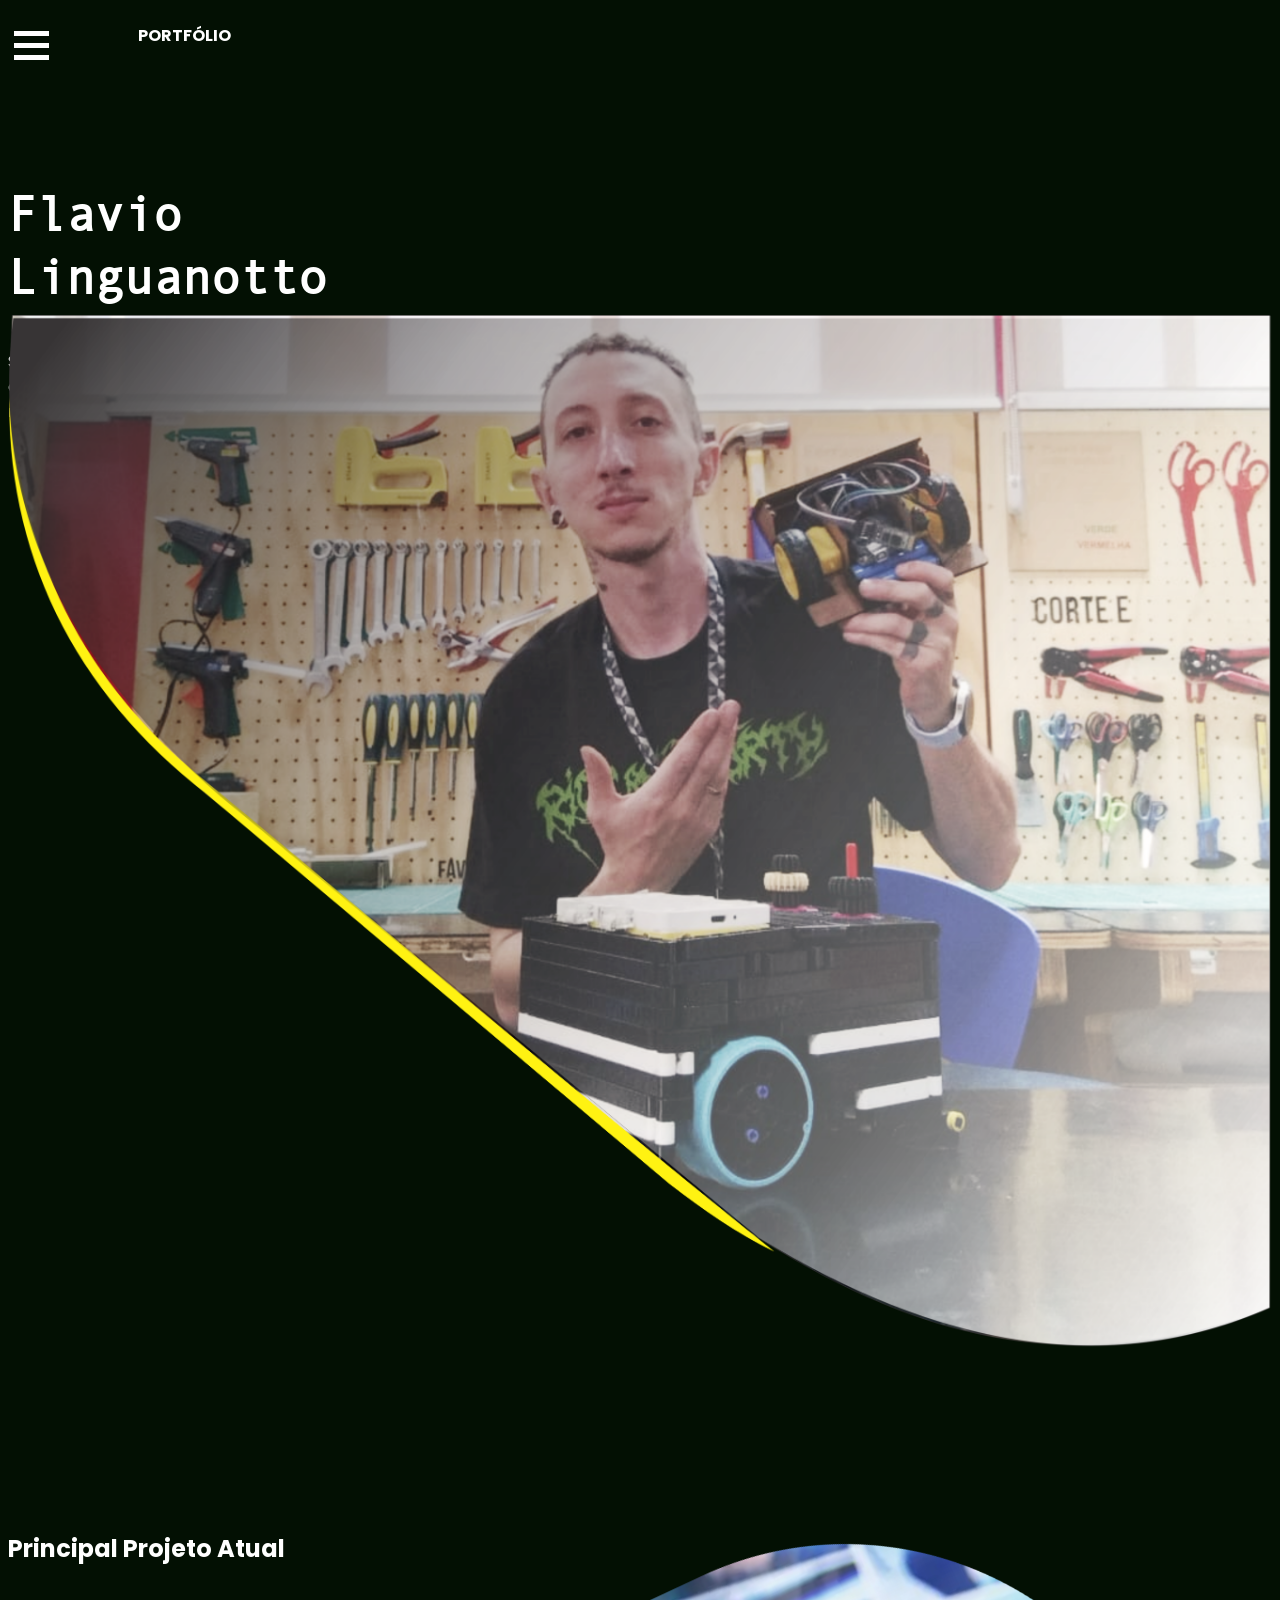
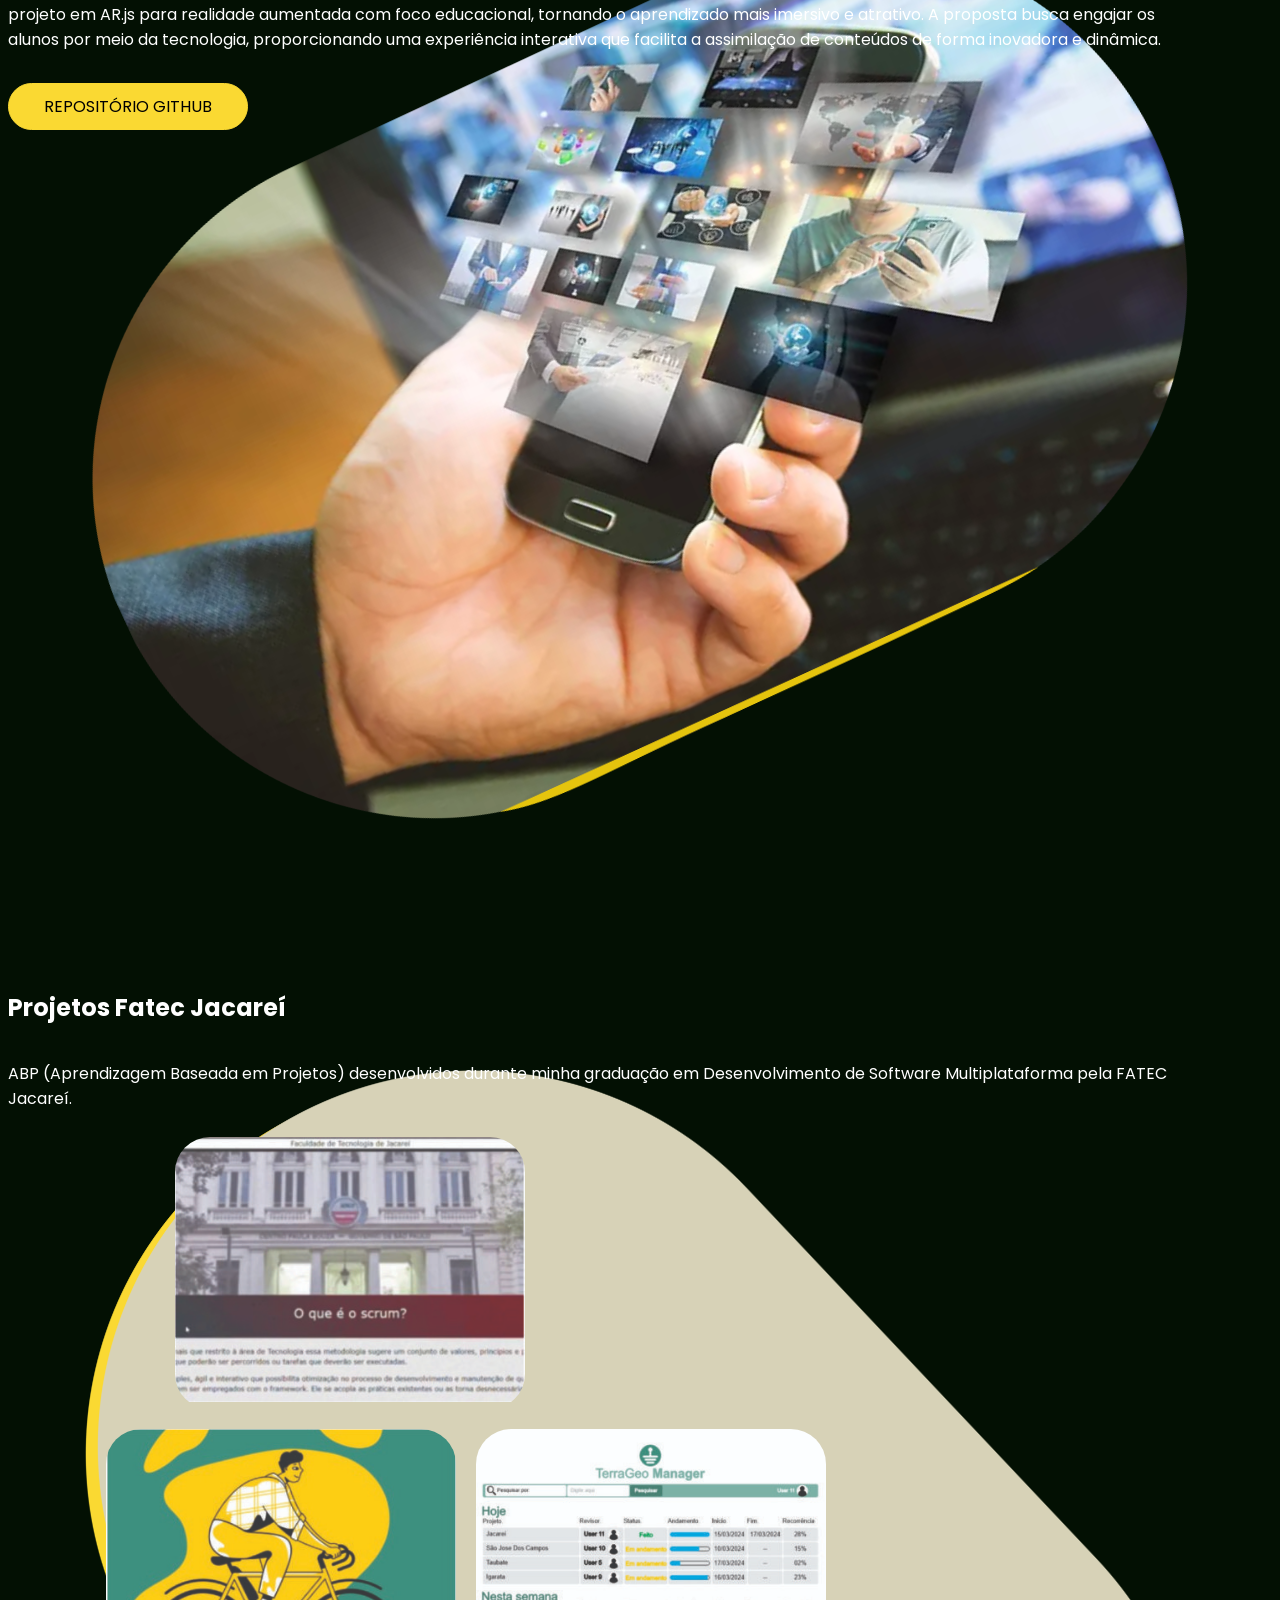
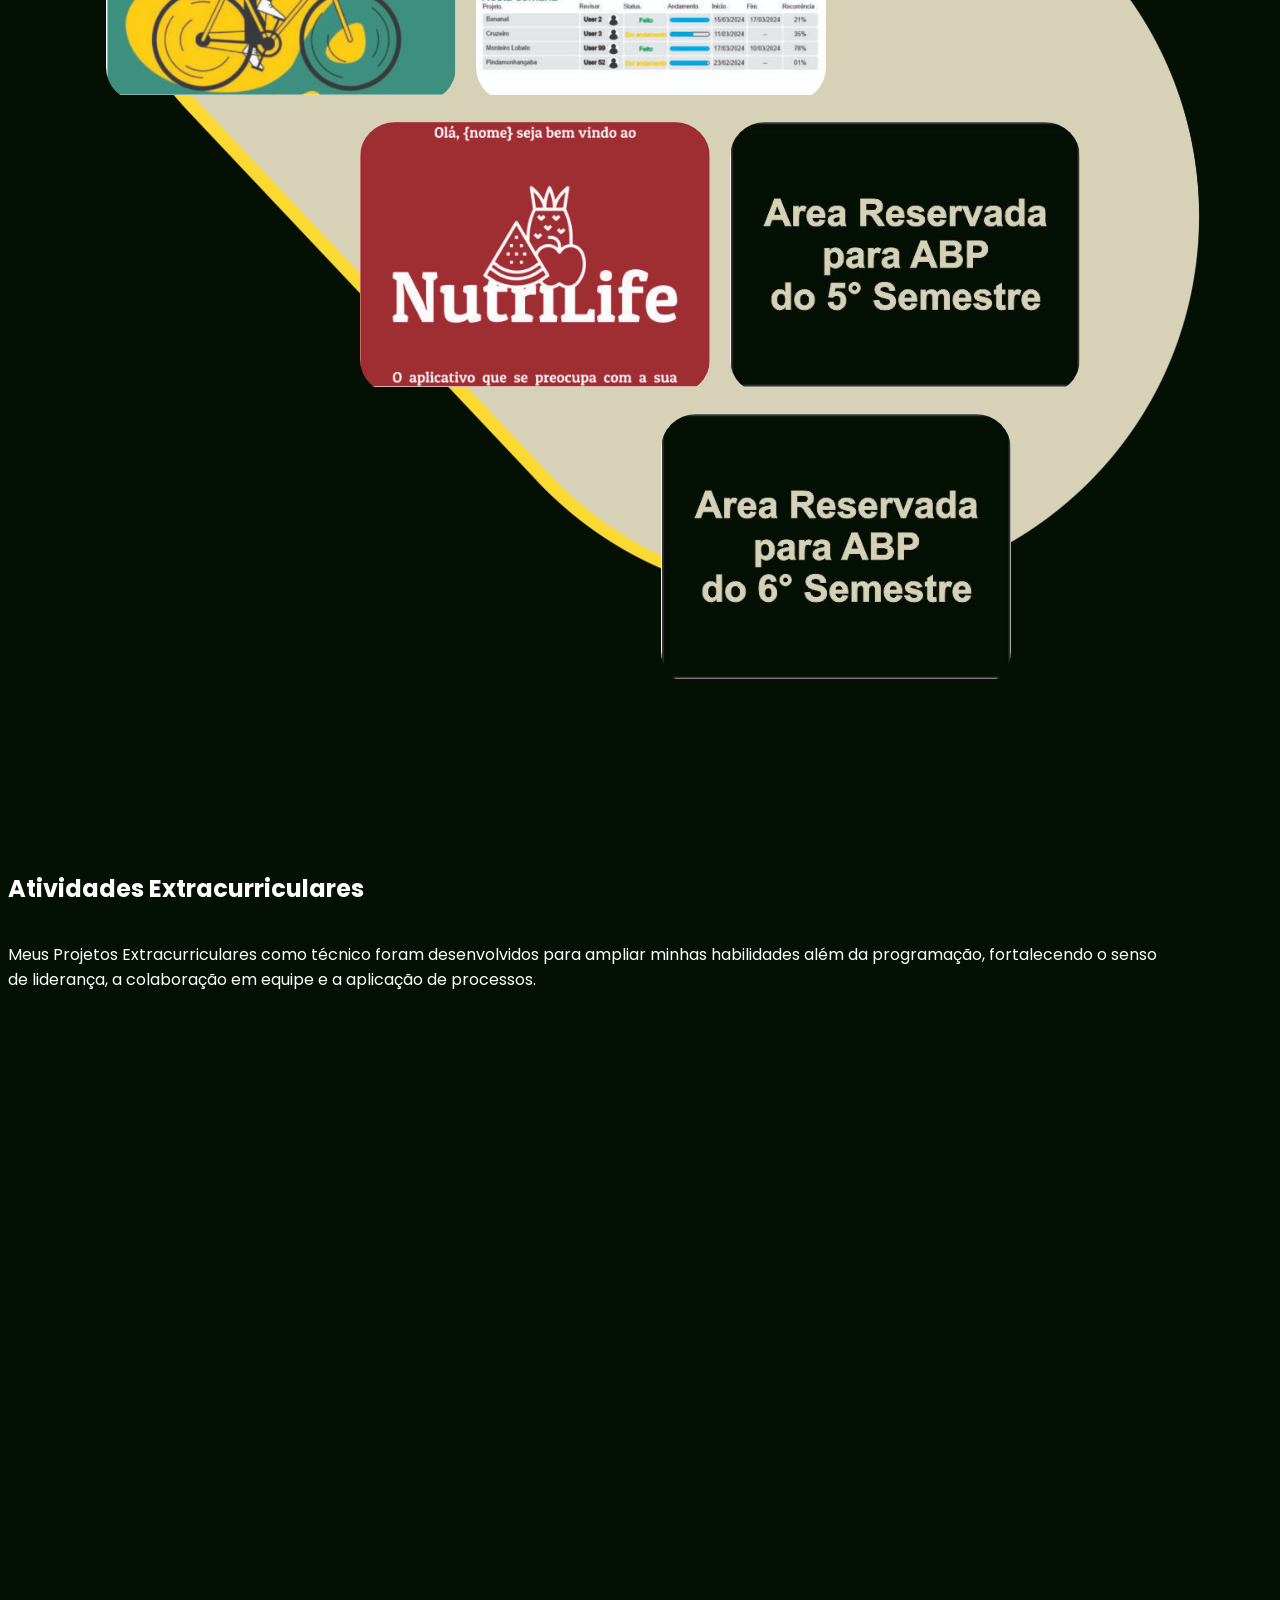
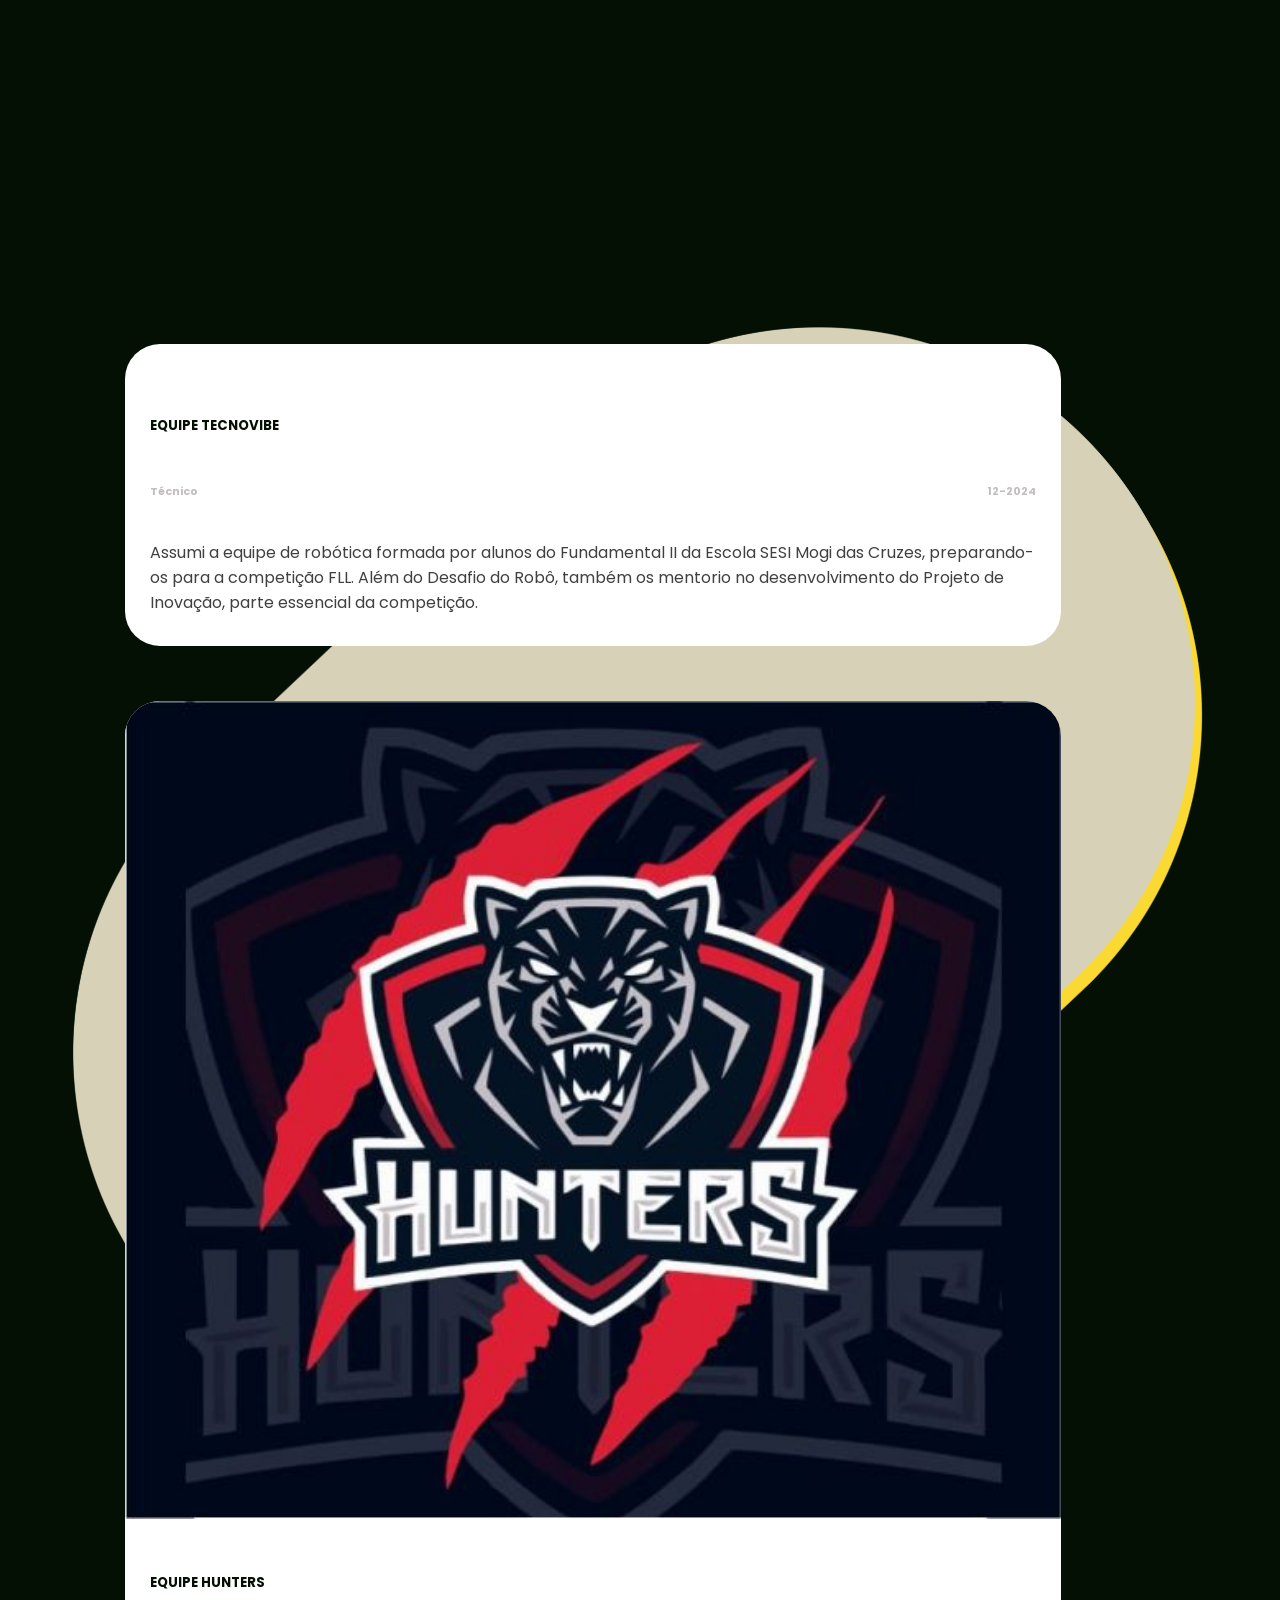
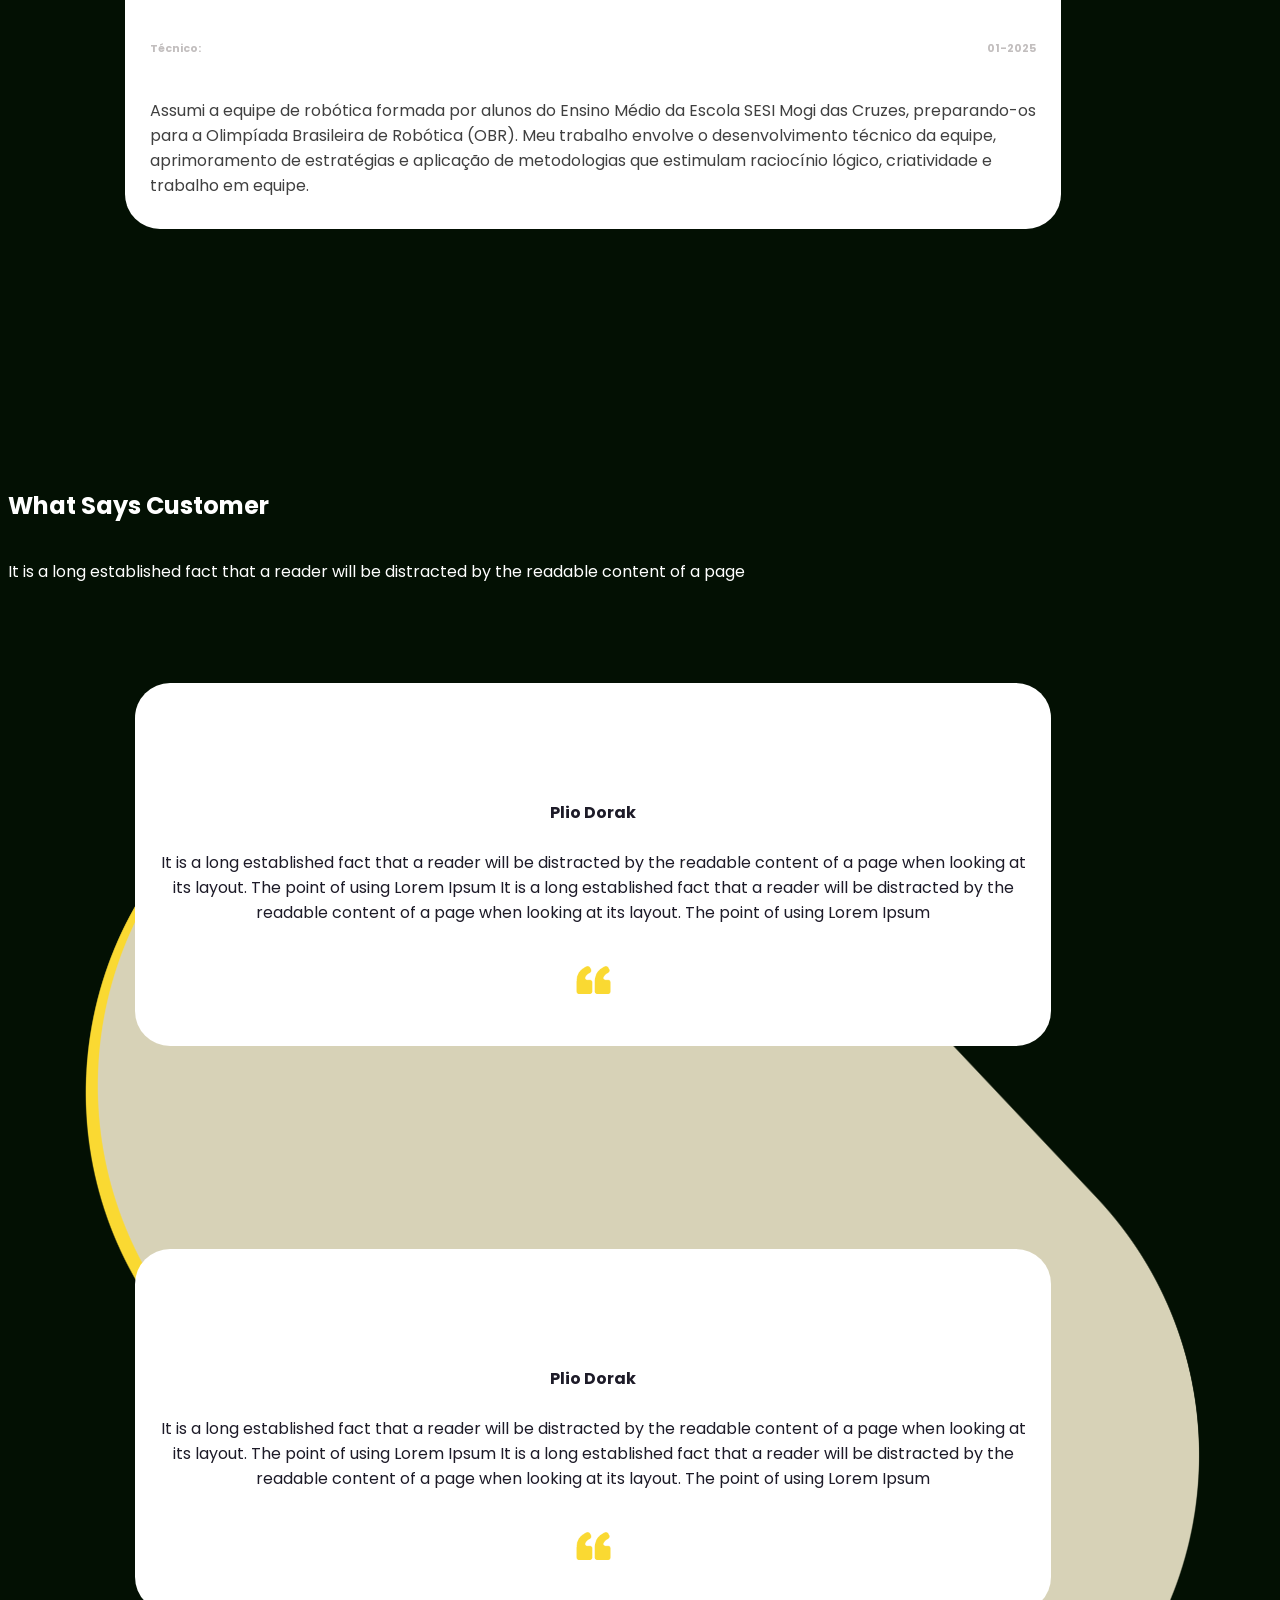
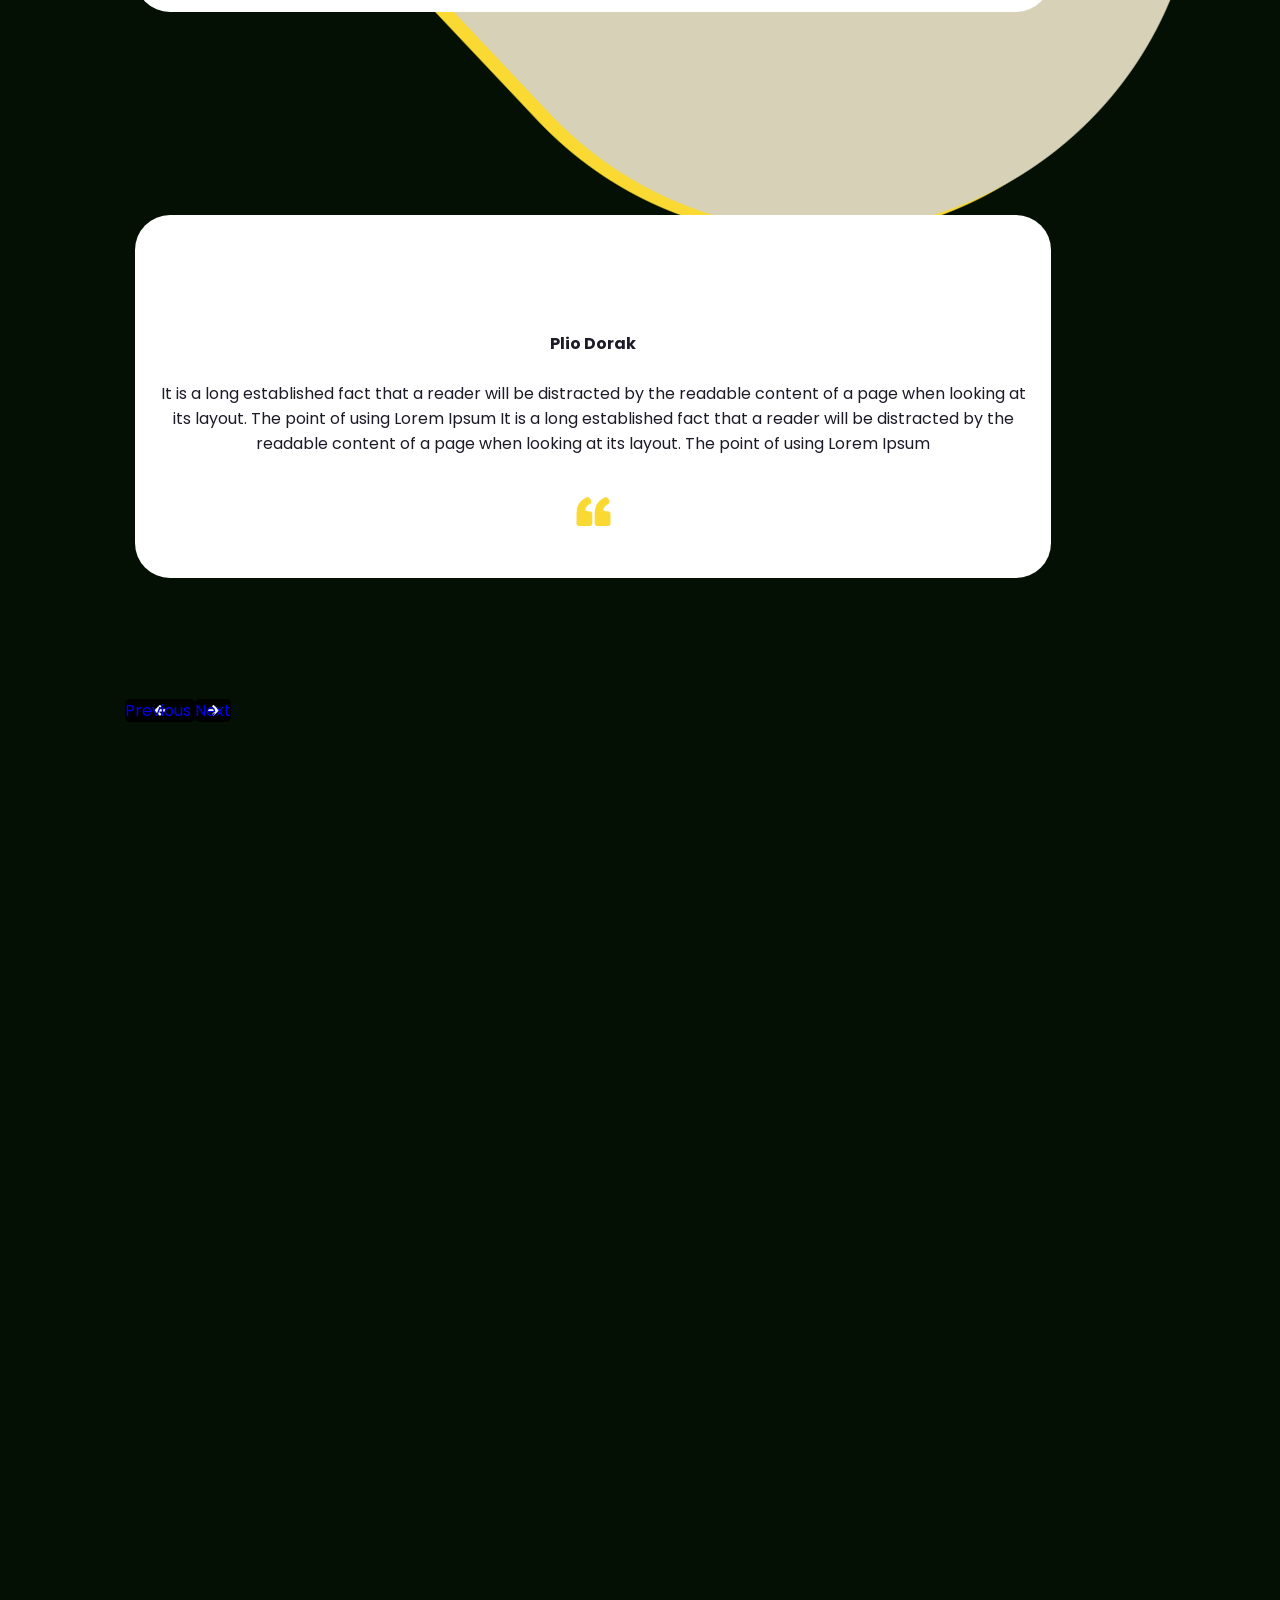
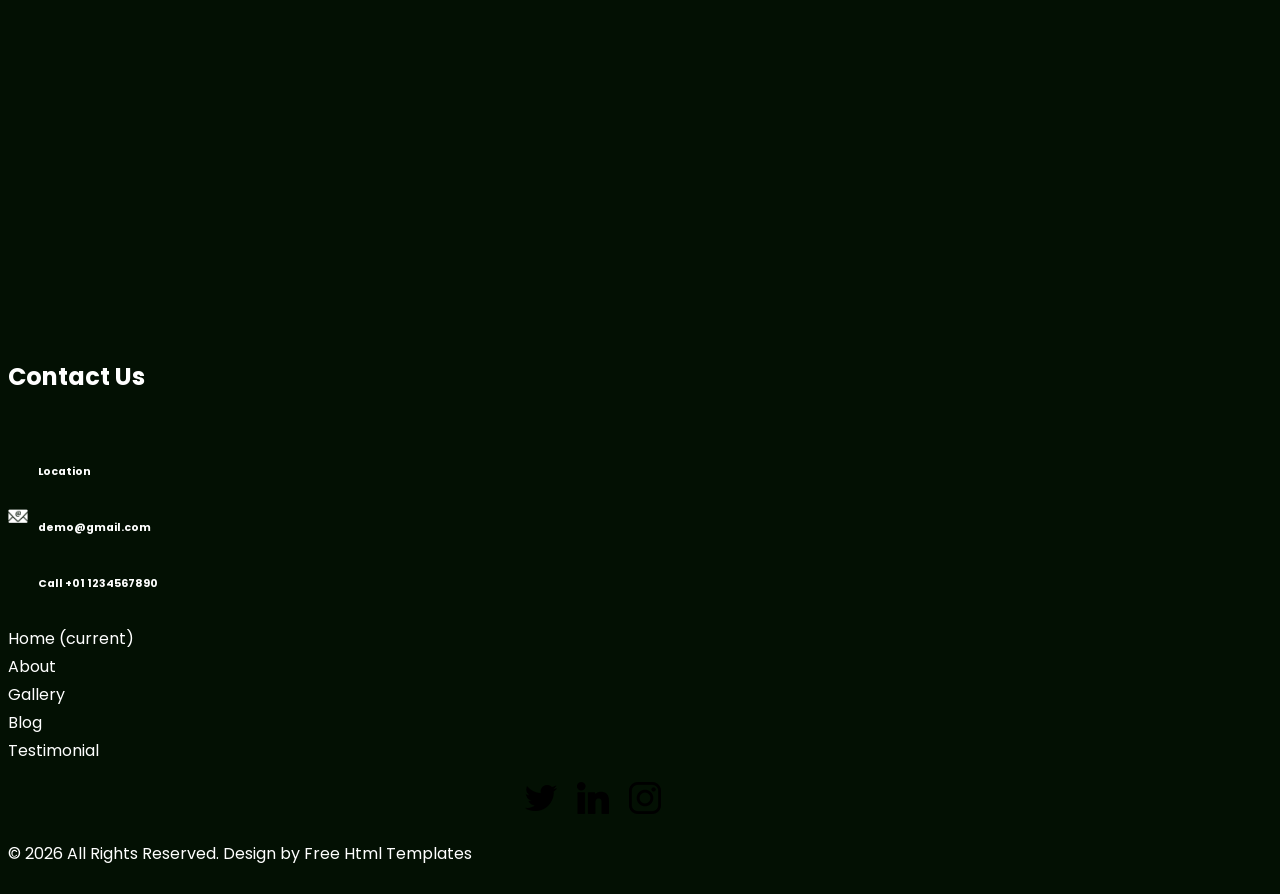
==== commit 69f68928: "andamento" ====
--- a/index.html
+++ b/index.html
@@ -200,11 +200,8 @@
             </div>
             <div class="img-box">
               <a href="google.com">
-                <h5>
-                  photography
-                </h5>
                 <img src="images/gallery-5.jpg" alt="" />
-                <div class="hover-text">Texto ao passar o mouse </div>
+                <div class="hover-text">Em breve novo projeto</div>
               </a>
               
             </div>
@@ -212,11 +209,8 @@
           <div class="box b4">
             <div class="img-box">
               <a href="google.com">
-                <h5>
-                  photography
-                </h5>
                 <img src="images/gallery-6.jpg" alt="" />
-                <div class="hover-text">Texto ao passar o mouse </div>
+                <div class="hover-text">Em breve novo projeto</div>
               </a>
              
             </div>
@@ -236,15 +230,12 @@
           <div class="detail-box">
             <div class="heading_container">
               <h2>
-                Letest Blog
+                Atividades Extracurriculares
               </h2>
               <p>
-                It is a long established fact that a reader will be distracted by the readable content of a page
+                Meus Projetos Extracurriculares como técnico foram desenvolvidos para ampliar minhas habilidades além da programação, fortalecendo o senso de liderança, a colaboração em equipe e a aplicação de processos.
               </p>
-              <a href="">
-                Read More
-              </a>
-            </div>
+              </div>
           </div>
         </div>
       </div>
@@ -264,22 +255,21 @@
                 <div class="blog-detail">
                   <div class="blog_title">
                     <h5>
-                      Best photography
+                      Equipe TECNOVIBE
                     </h5>
                     <div class="blog_post">
                       <h6>
-                        Post By: Pic studio
+                        Técnico
                       </h6>
                       <h6>
-                        16-01-2020
+                        12-2024
                       </h6>
                     </div>
                   </div>
                   <p>
-                    It is a long established fact that a reader will be distracted by the readable content of a page
-                    when looking at its layout. The point of using Lorem Ipsum It is a long established fact that a
-                    reader will be distracted by the readable content of a page when looking at its layout. The point of
-                    using Lorem Ipsum
+                    Assumi a equipe de robótica formada por alunos do Fundamental II da Escola SESI Mogi das Cruzes, 
+                    preparando-os para a competição FLL. Além do Desafio do Robô, também os mentorio no desenvolvimento
+                     do Projeto de Inovação, parte essencial da competição.
                   </p>
                 </div>
               </div>
@@ -292,23 +282,21 @@
                 <div class="blog-detail">
                   <div class="blog_title">
                     <h5>
-                      Photography
+                      Equipe HUNTERS
                     </h5>
                     <div class="blog_post">
                       <h6>
-                        Post By: Pic studio
+                        Técnico:
                       </h6>
                       <h6>
-                        16-01-2020
+                        01-2025
                       </h6>
                     </div>
                   </div>
                   <p>
-                    It is a long established fact that a reader will be distracted by the readable content of a page
-                    when looking at its layout. The point of using Lorem Ipsum It is a long established fact that a
-                    reader will be distracted by the readable content of a page when looking at its layout. The point of
-                    using Lorem Ipsum
-                  </p>
+                    Assumi a equipe de robótica formada por alunos do Ensino Médio da Escola SESI Mogi das Cruzes, 
+                    preparando-os para a Olimpíada Brasileira de Robótica (OBR). Meu trabalho envolve o desenvolvimento 
+                    técnico da equipe, aprimoramento de estratégias e aplicação de metodologias que estimulam raciocínio lógico, criatividade e trabalho em equipe.                  </p>
                 </div>
               </div>
             </div>
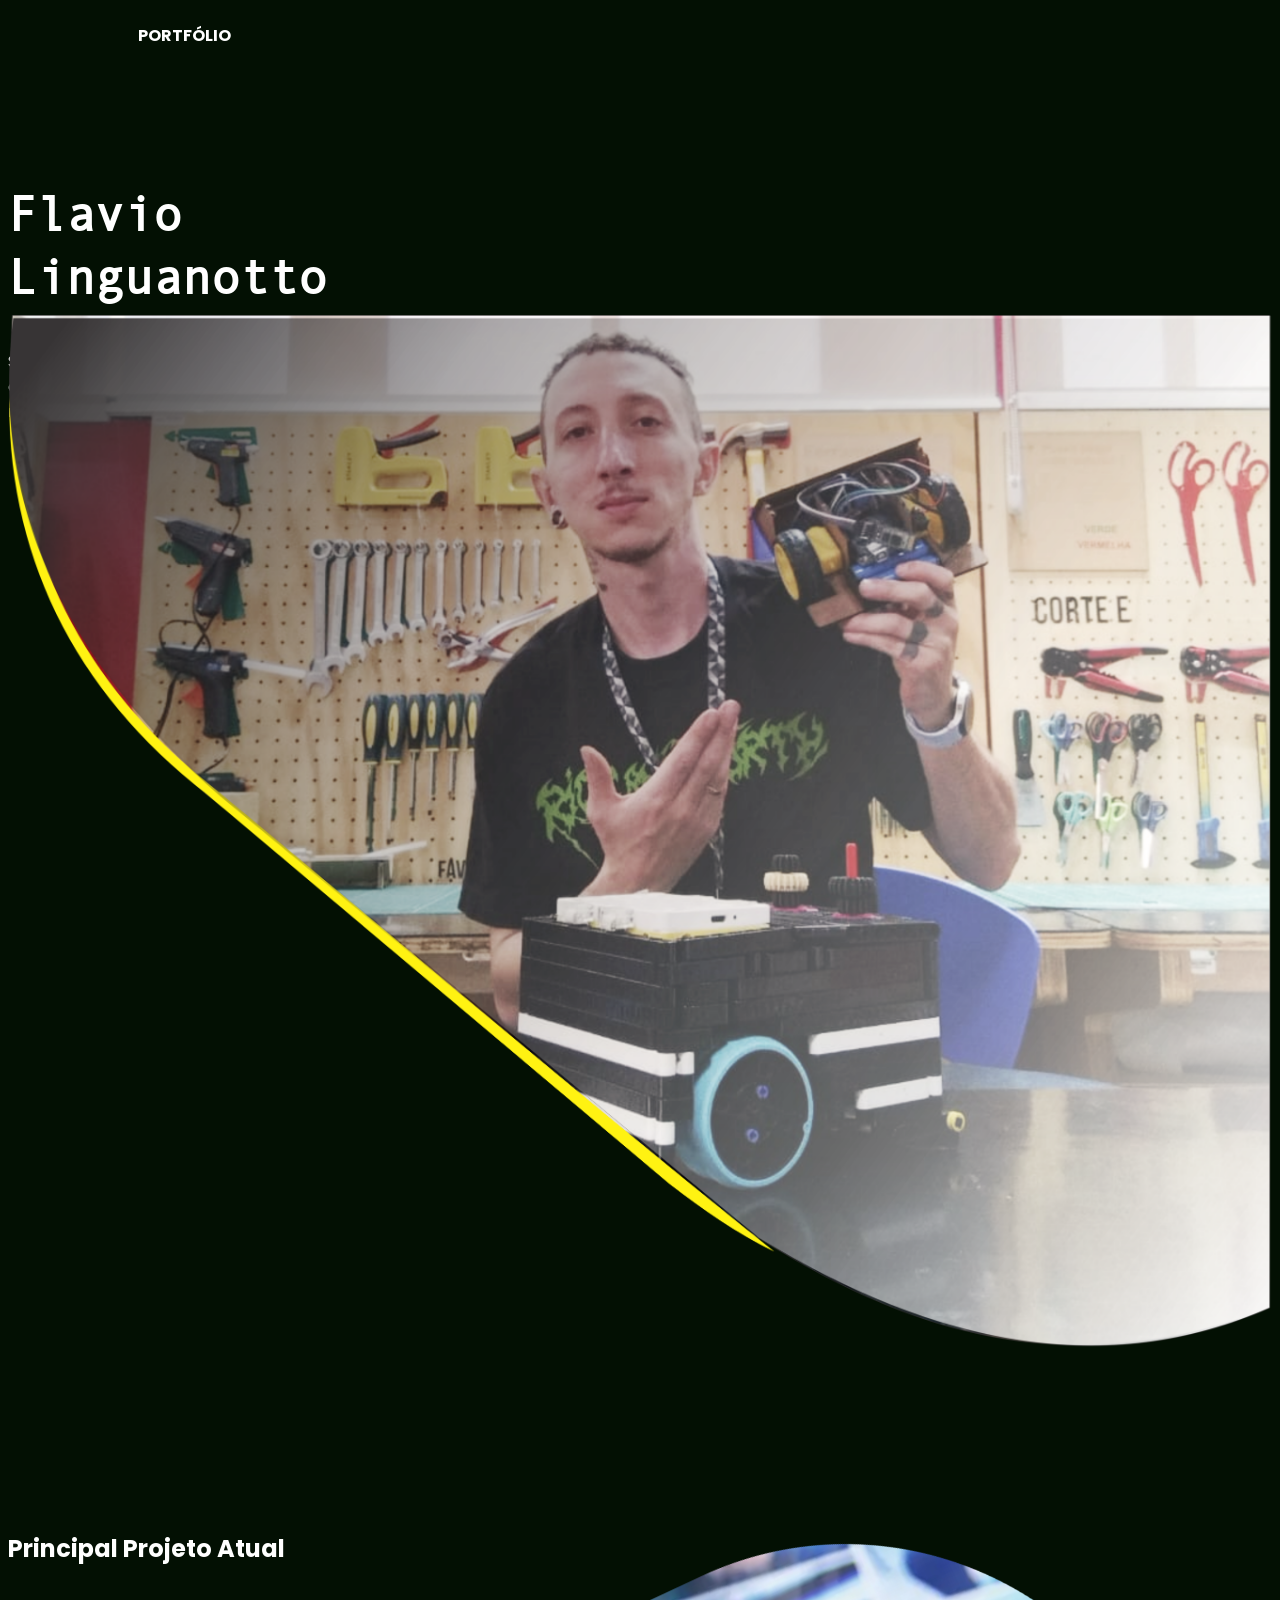
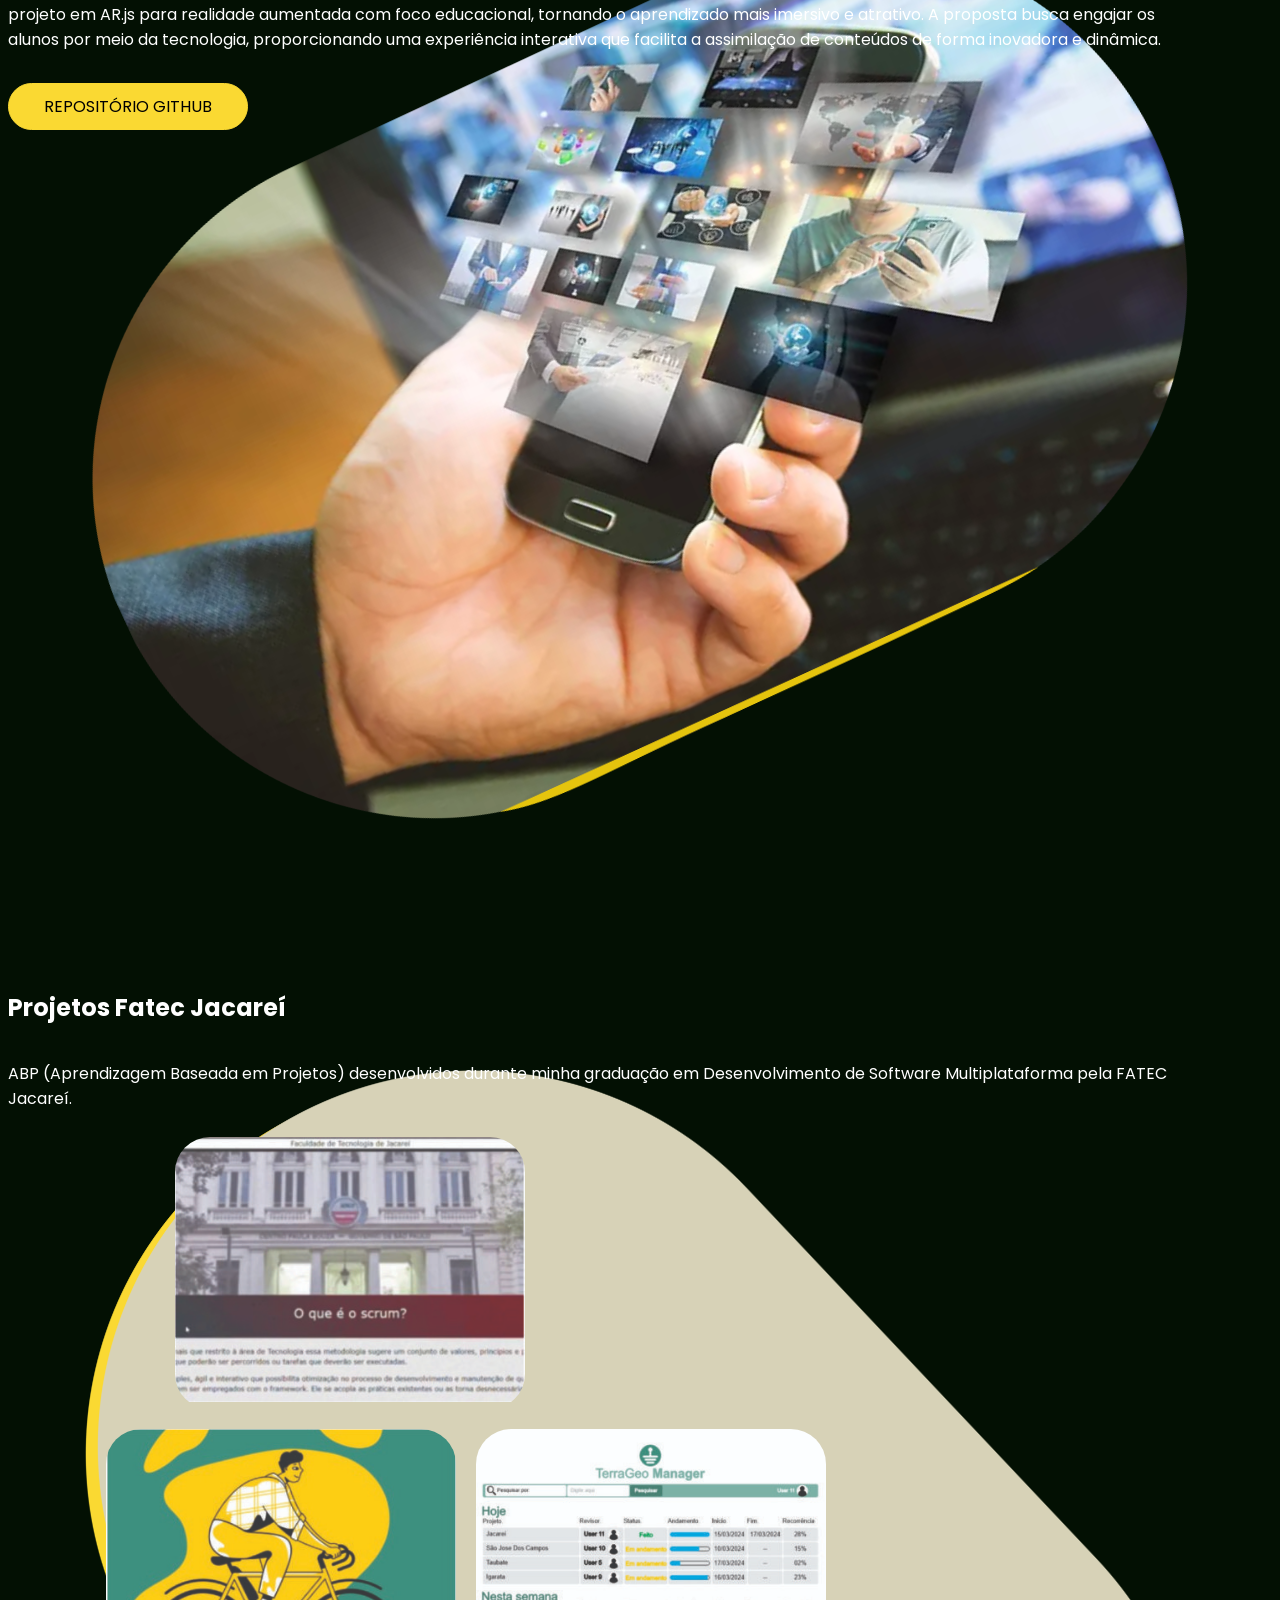
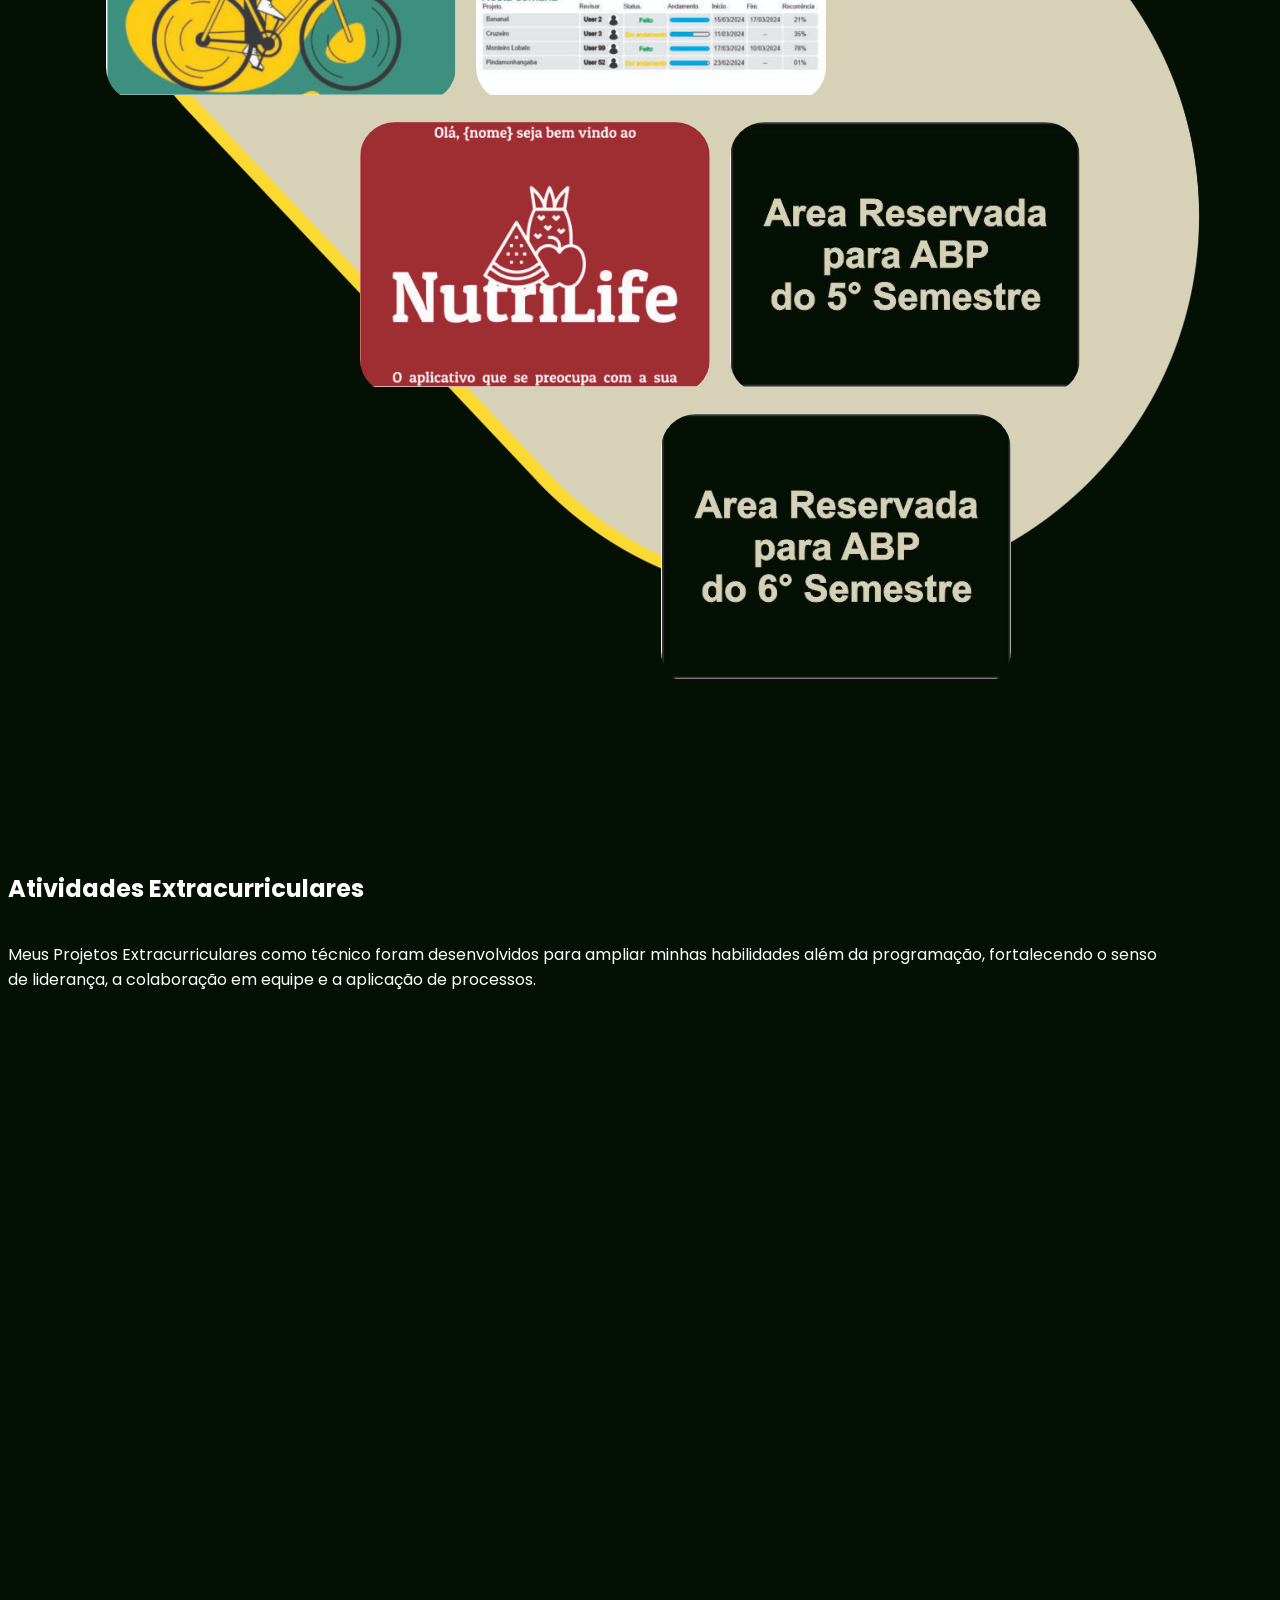
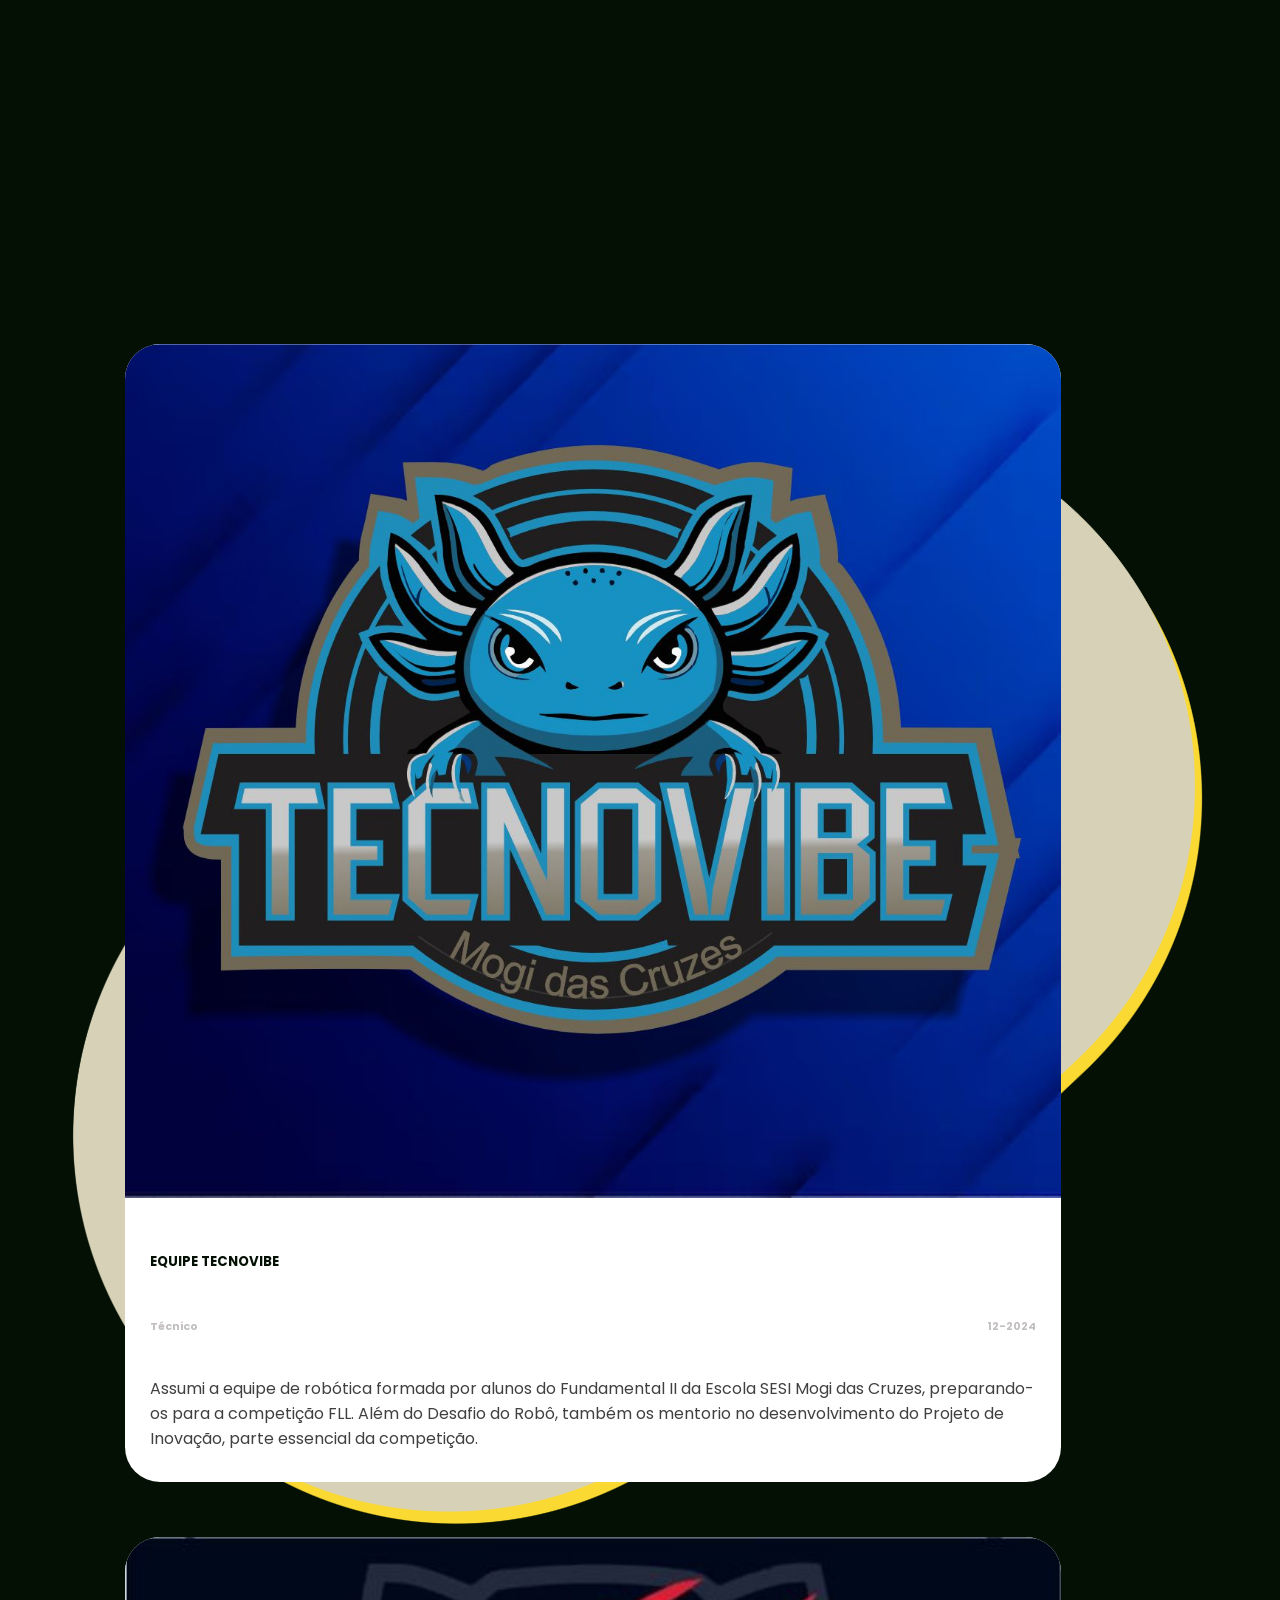
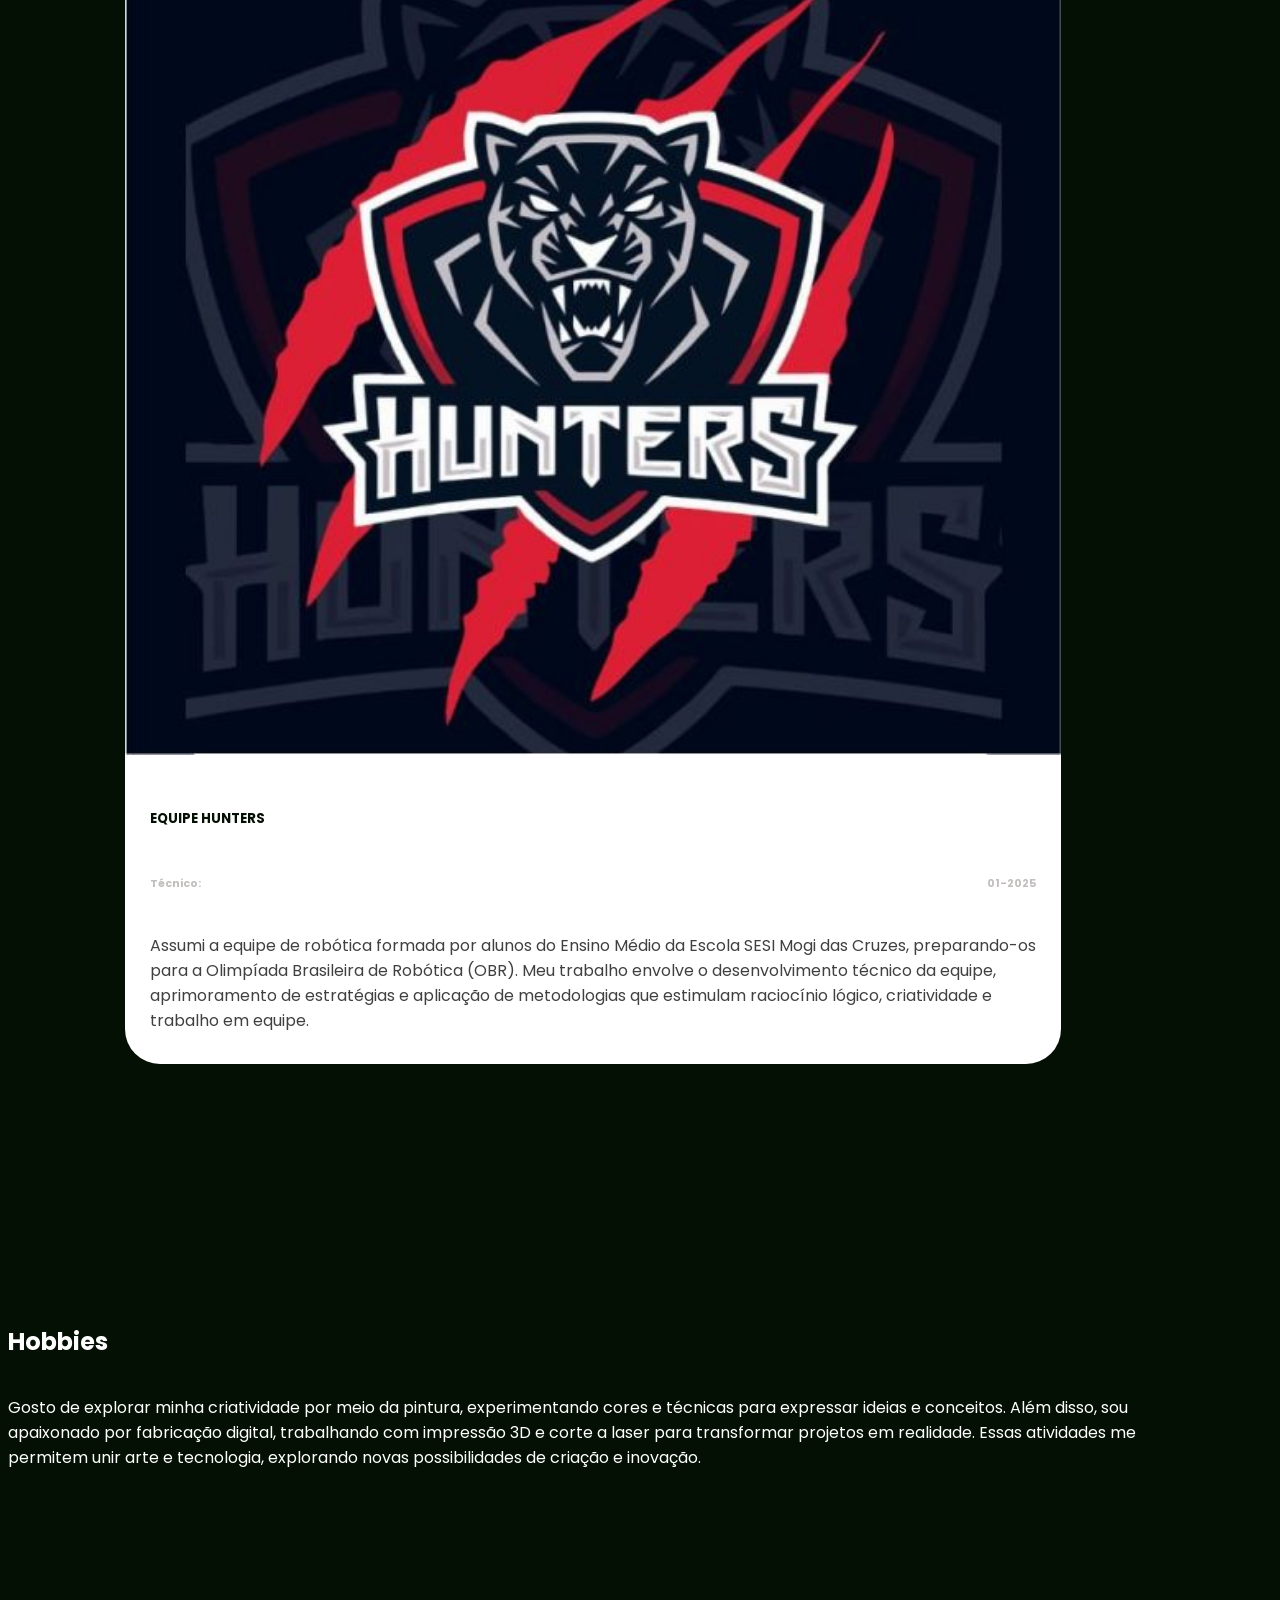
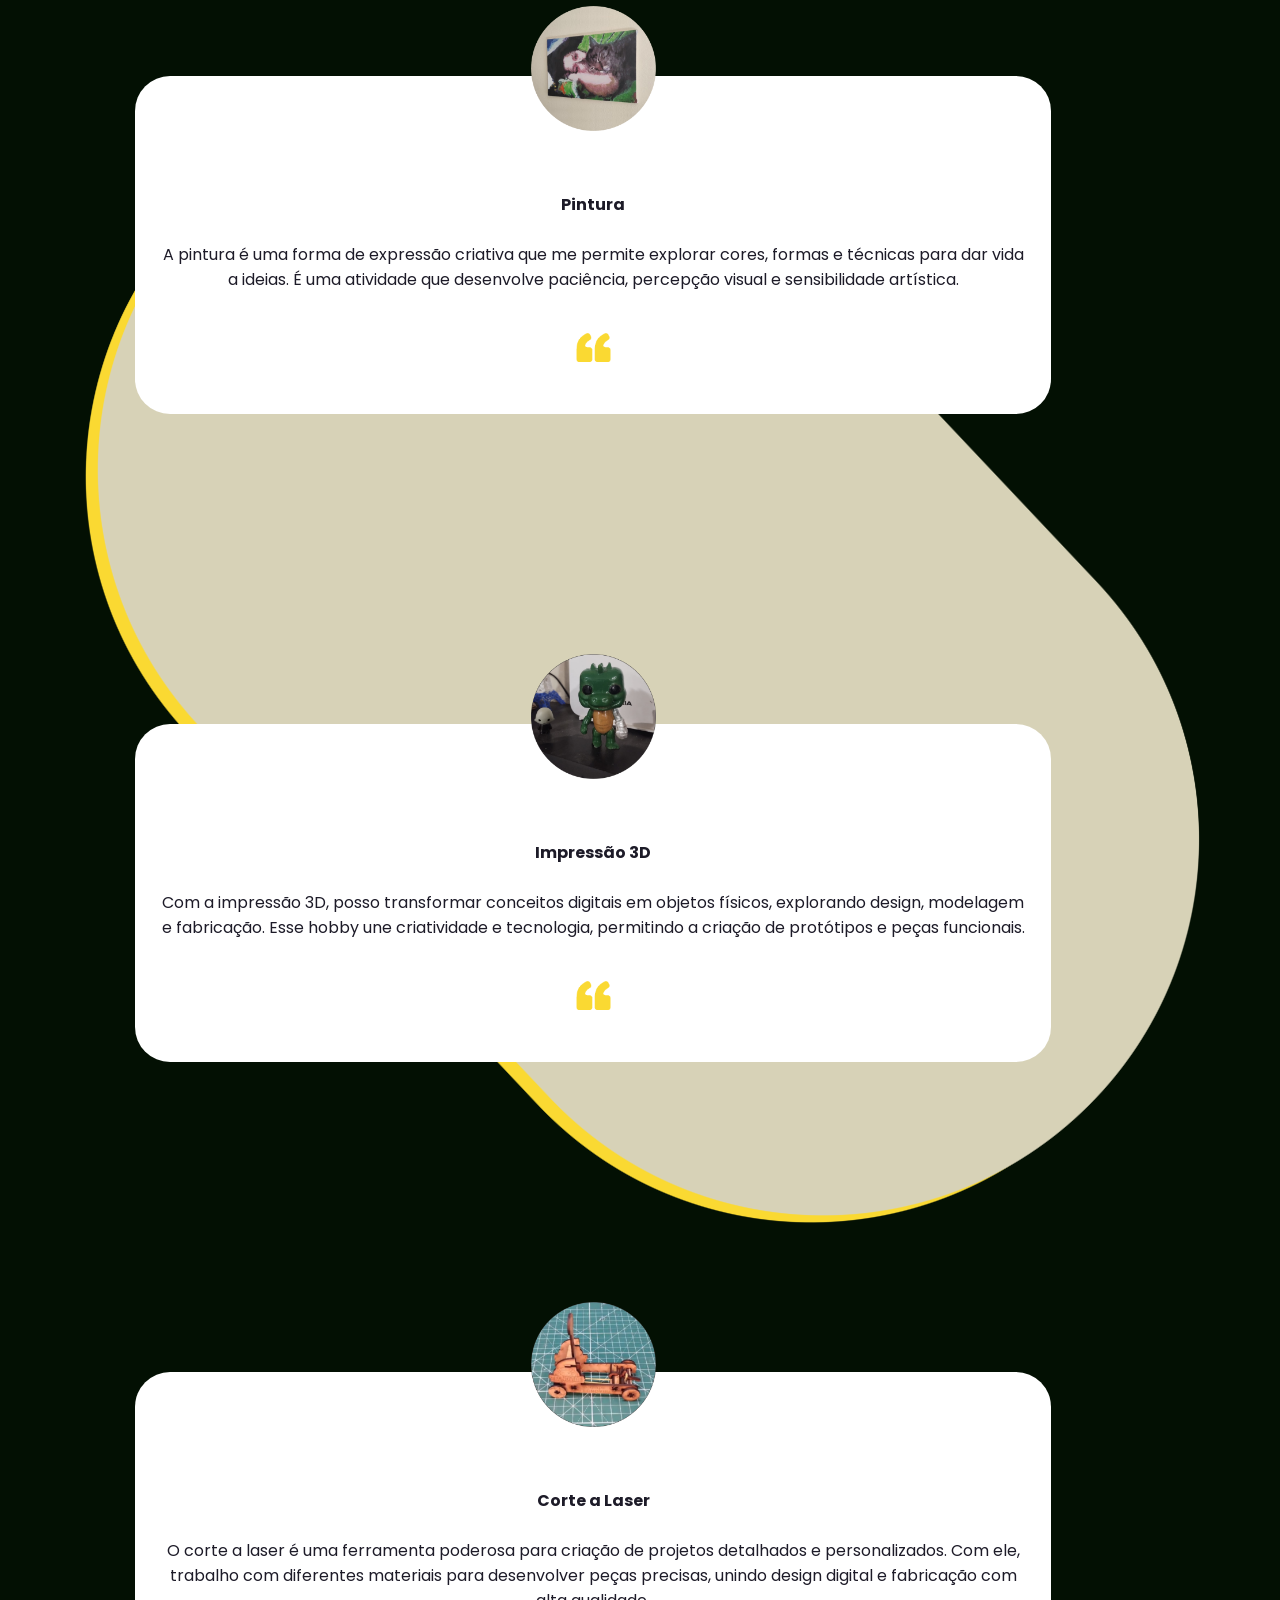
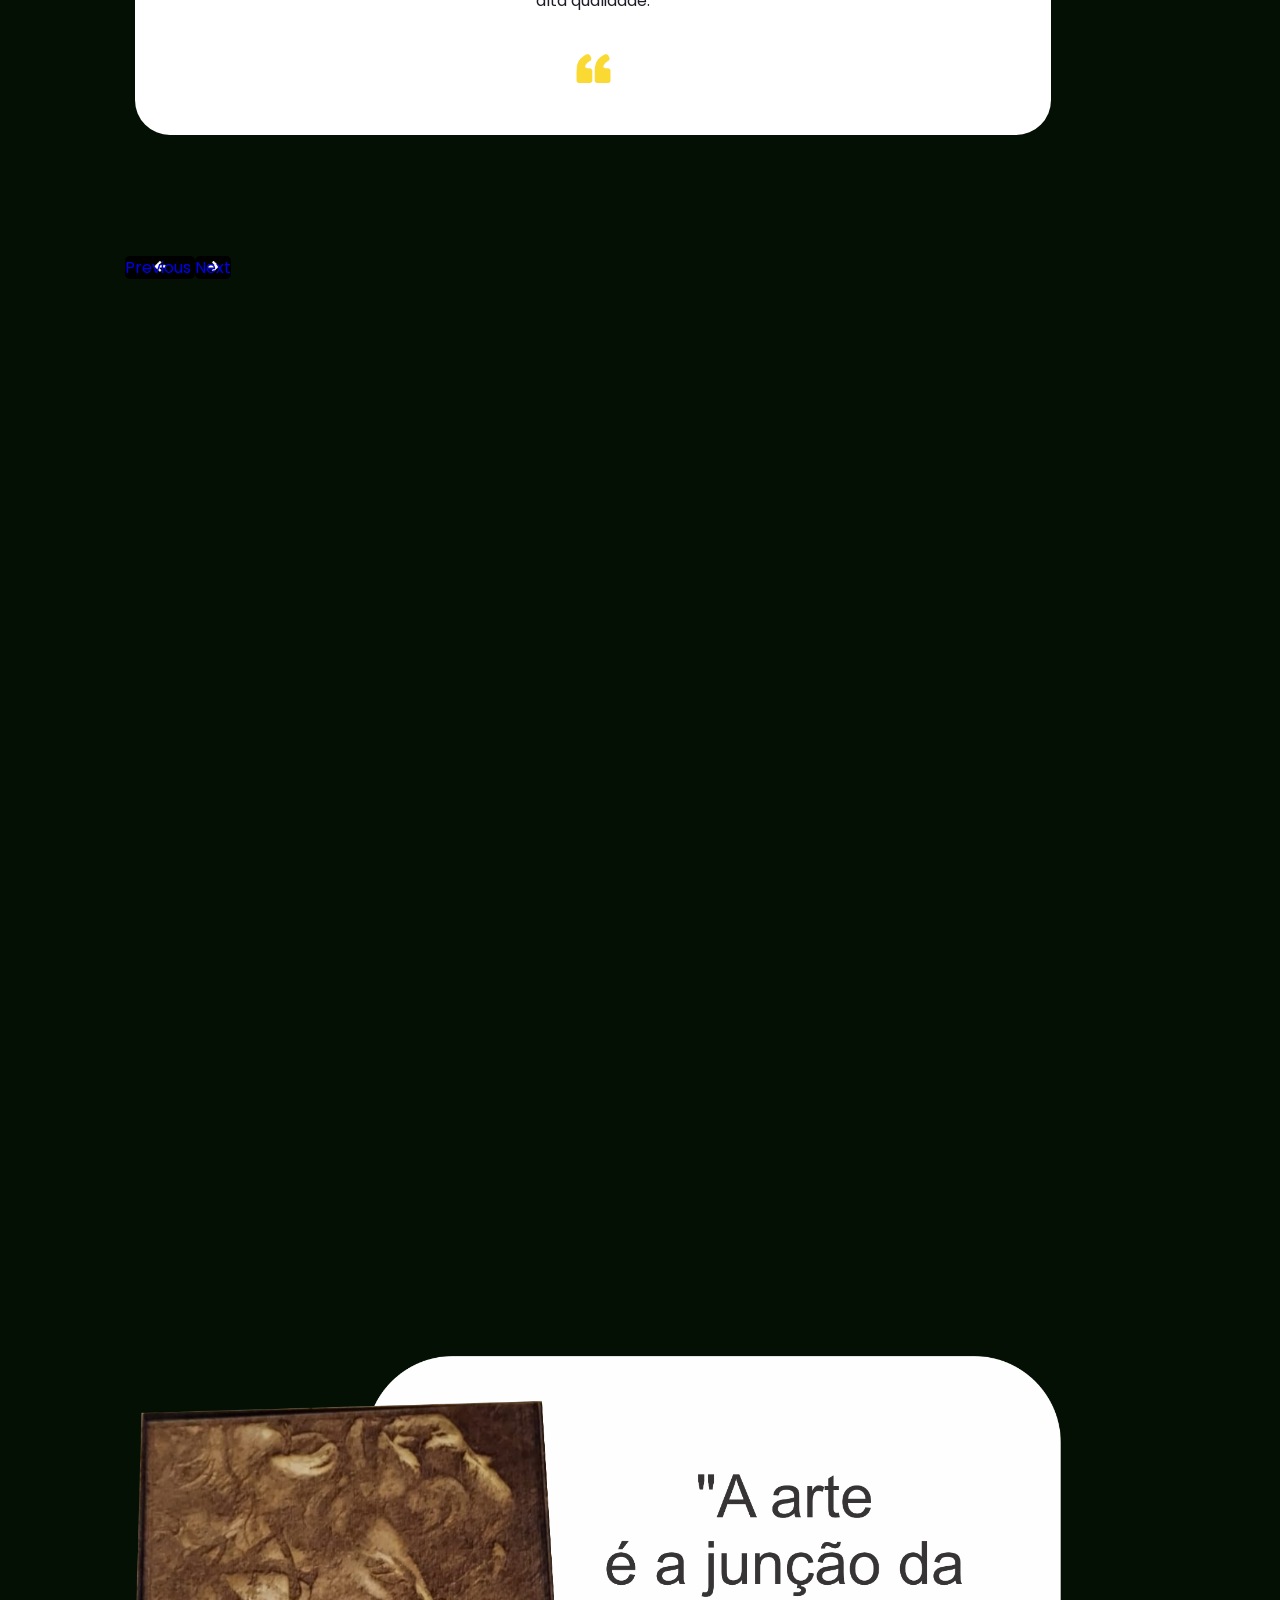
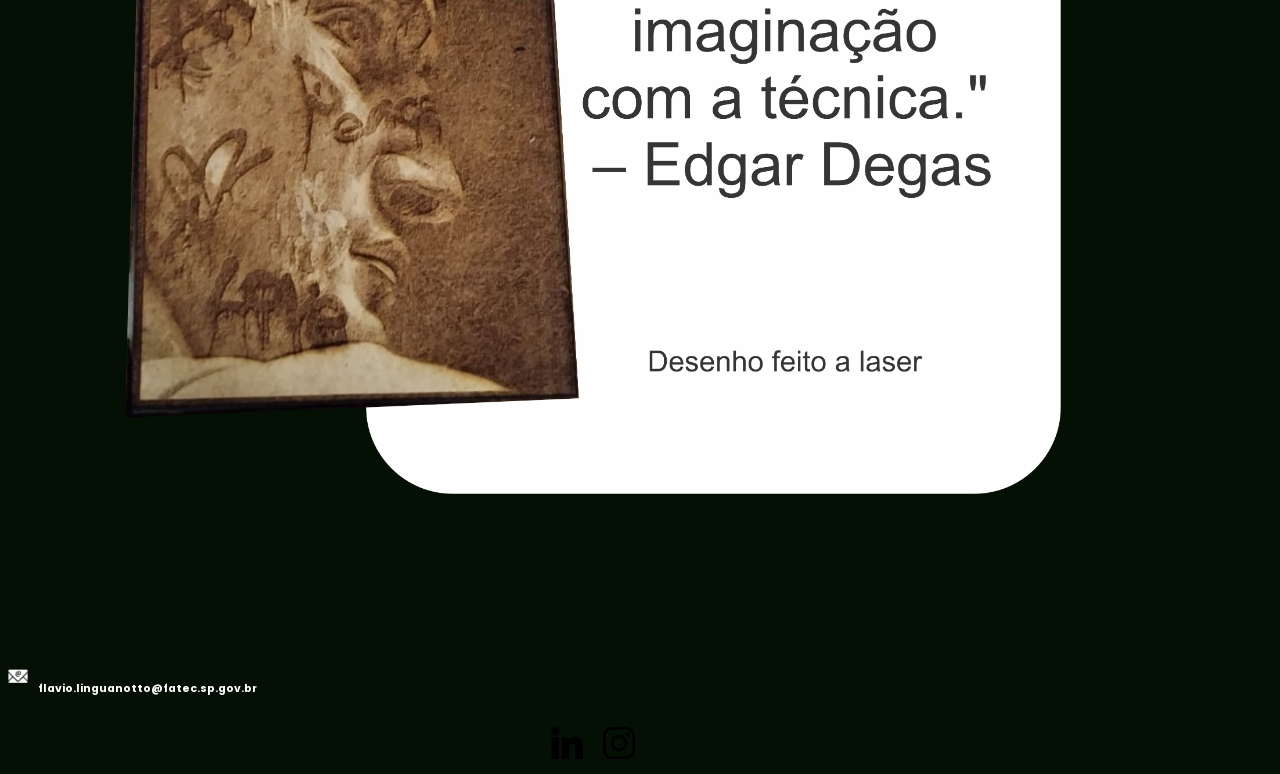
==== commit 6dd8b56a: "finalizado" ====
--- a/index.html
+++ b/index.html
@@ -12,7 +12,7 @@
   <meta name="description" content="" />
   <meta name="author" content="" />
 
-  <title>Picstudio</title>
+  <title>Flavio Linguanotto</title>
 
   <!-- slider stylesheet -->
   <link rel="stylesheet" type="text/css"
@@ -35,22 +35,7 @@
         <nav class="navbar navbar-expand-lg custom_nav-container d-block">
           <div class="main_nav_menu">
             <div class="fk_width">
-              <div class="custom_menu-btn">
-                <button onclick="openNav()">
-                  <span class="s-1"> </span>
-                  <span class="s-2"> </span>
-                  <span class="s-3"> </span>
-                </button>
-              </div>
-              <div id="myNav" class="overlay">
-                <div class="overlay-content">
-                  <a class="" href="index.html">Home <span class="sr-only">(current)</span></a>
-                  <a class="" href="about.html">About </a>
-                  <a class="" href="gallery.html">Gallery </a>
-                  <a class="" href="blog.html">Blog </a>
-                  <a class="" href="testimonial.html">Testimonial </a>
-                </div>
-              </div>
+              
             </div>
             <a class="navbar-brand" href="index.html">
               <span>
@@ -316,10 +301,12 @@
         <div class="col-lg-5 ml-auto">
           <div class="heading_container">
             <h2>
-              What Says Customer
+              Hobbies 
             </h2>
             <p>
-              It is a long established fact that a reader will be distracted by the readable content of a page
+              Gosto de explorar minha criatividade por meio da pintura, experimentando cores e técnicas para expressar ideias e conceitos. Além disso, sou apaixonado 
+              por fabricação digital, trabalhando com impressão 3D e corte a laser para transformar projetos em realidade. Essas atividades me permitem unir arte e tecnologia, 
+              explorando novas possibilidades de criação e inovação.    
             </p>
           </div>
         </div>
@@ -339,17 +326,16 @@
                     <div class="carousel-item active">
                       <div class="client_content-box layout_padding">
                         <div class="img-box">
-                          <img src="images/client.png" alt="" />
+                          <img src="images/cliemt1.png" alt="" />
                         </div>
                         <div class="detail-box">
                           <h4>
-                            Plio Dorak
+                            Pintura
                           </h4>
                           <p>
-                            It is a long established fact that a reader will be distracted by the readable content of a
-                            page when looking at its layout. The point of using Lorem Ipsum It is a long established
-                            fact that a reader will be distracted by the readable content of a page when looking at its
-                            layout. The point of using Lorem Ipsum
+                            A pintura é uma forma de expressão criativa que me permite explorar cores, formas e técnicas para dar vida a ideias. É uma atividade que desenvolve paciência, percepção visual e sensibilidade artística.
+
+
                           </p>
                           <img src="images/quote.png" alt="" />
                         </div>
@@ -358,17 +344,15 @@
                     <div class="carousel-item">
                       <div class="client_content-box layout_padding">
                         <div class="img-box">
-                          <img src="images/client.png" alt="" />
+                          <img src="images/cliemt2.png" alt="" />
                         </div>
                         <div class="detail-box">
                           <h4>
-                            Plio Dorak
+                            Impressão 3D
                           </h4>
                           <p>
-                            It is a long established fact that a reader will be distracted by the readable content of a
-                            page when looking at its layout. The point of using Lorem Ipsum It is a long established
-                            fact that a reader will be distracted by the readable content of a page when looking at its
-                            layout. The point of using Lorem Ipsum
+                            Com a impressão 3D, posso transformar conceitos digitais em objetos físicos, 
+                            explorando design, modelagem e fabricação. Esse hobby une criatividade e tecnologia, permitindo a criação de protótipos e peças funcionais.
                           </p>
                           <img src="images/quote.png" alt="" />
                         </div>
@@ -377,17 +361,15 @@
                     <div class="carousel-item">
                       <div class="client_content-box layout_padding">
                         <div class="img-box">
-                          <img src="images/client.png" alt="" />
+                          <img src="images/cliemt3.png" alt="" />
                         </div>
                         <div class="detail-box">
                           <h4>
-                            Plio Dorak
+                            Corte a Laser
                           </h4>
                           <p>
-                            It is a long established fact that a reader will be distracted by the readable content of a
-                            page when looking at its layout. The point of using Lorem Ipsum It is a long established
-                            fact that a reader will be distracted by the readable content of a page when looking at its
-                            layout. The point of using Lorem Ipsum
+                            O corte a laser é uma ferramenta poderosa para criação de projetos detalhados e personalizados. Com ele, trabalho com diferentes 
+                            materiais para desenvolver peças precisas, unindo design digital e fabricação com alta qualidade.
                           </p>
                           <img src="images/quote.png" alt="" />
                         </div>
@@ -424,23 +406,15 @@
     <div class="info_container layout_padding-top">
       <div class="container">
         <div class="heading_container">
-          <h2>
-            Contact Us
-          </h2>
+          
         </div>
         <div class="info_main">
           <div class="row">
             <div class="col-md-4 col-lg-3">
               <div class="info_contact ">
                 <a href="#" class="link-box">
-                  <div class="img-box">
-                    <img src="images/location.png" alt="" />
-                  </div>
-                  <div class="detail-box">
-                    <h6>
-                      Location
-                    </h6>
-                  </div>
+                  
+                  
                 </a>
                 <a href="#" class="link-box">
                   <div class="img-box">
@@ -448,60 +422,29 @@
                   </div>
                   <div class="detail-box">
                     <h6>
-                      demo@gmail.com
+                      flavio.linguanotto@fatec.sp.gov.br
                     </h6>
                   </div>
                 </a>
                 <a href="#" class="link-box">
-                  <div class="img-box">
-                    <img src="images/call.png" alt="" />
-                  </div>
+                  
                   <div class="detail-box">
-                    <h6>
-                      Call +01 1234567890
-                    </h6>
+                  
                   </div>
                 </a>
               </div>
             </div>
-            <div class="col-md-2 col-lg-3">
-              <div class="info_link-box">
-                <ul>
-                  <li class=" ">
-                    <a class="" href="index.html">Home <span class="sr-only">(current)</span></a>
-                  </li>
-                  <li class="">
-                    <a class="" href="about.html">About </a>
-                  </li>
-                  <li class="">
-                    <a class="" href="gallery.html">Gallery </a>
-                  </li>
-                  <li class="">
-                    <a class="" href="blog.html">Blog </a>
-                  </li>
-                  <li class="">
-                    <a class="" href="testimonial.html">Testimonial </a>
-                  </li>
-                </ul>
-              </div>
-            </div>
+            
             <div class="col-md-6 ">
               <div class="social_box">
-                <a href="#">
-                  <img src="images/facebook.png" alt="" />
-                </a>
-                <a href="#">
-                  <img src="images/twitter.png" alt="" />
-                </a>
-                <a href="#">
+              
+                <a href="https://www.linkedin.com/in/flavio-linguanotto-b587361a4/?trk=people_directory&originalSubdomain=br">
                   <img src="images/linkedin.png" alt="" />
                 </a>
-                <a href="#">
+                <a href="https://www.instagram.com/flavio_linguanotto?igsh=YTc1cnRpMmQ5N2Zi">
                   <img src="images/instagram.png" alt="" />
                 </a>
-                <a href="#">
-                  <img src="images/youtube.png" alt="" />
-                </a>
+                
               </div>
             </div>
           </div>
@@ -512,16 +455,7 @@
 
   <!-- end info section -->
 
-  <!-- footer section -->
-  <footer class="footer_section ">
-    <div class="container">
-      <p>
-        &copy; <span id="displayYear"></span> All Rights Reserved. Design by
-        <a href="https://html.design/">Free Html Templates</a>
-      </p>
-    </div>
-  </footer>
-  <!-- footer section -->
+ 
 
   <script src="js/jquery-3.4.1.min.js"></script>
   <script src="js/bootstrap.js"></script>
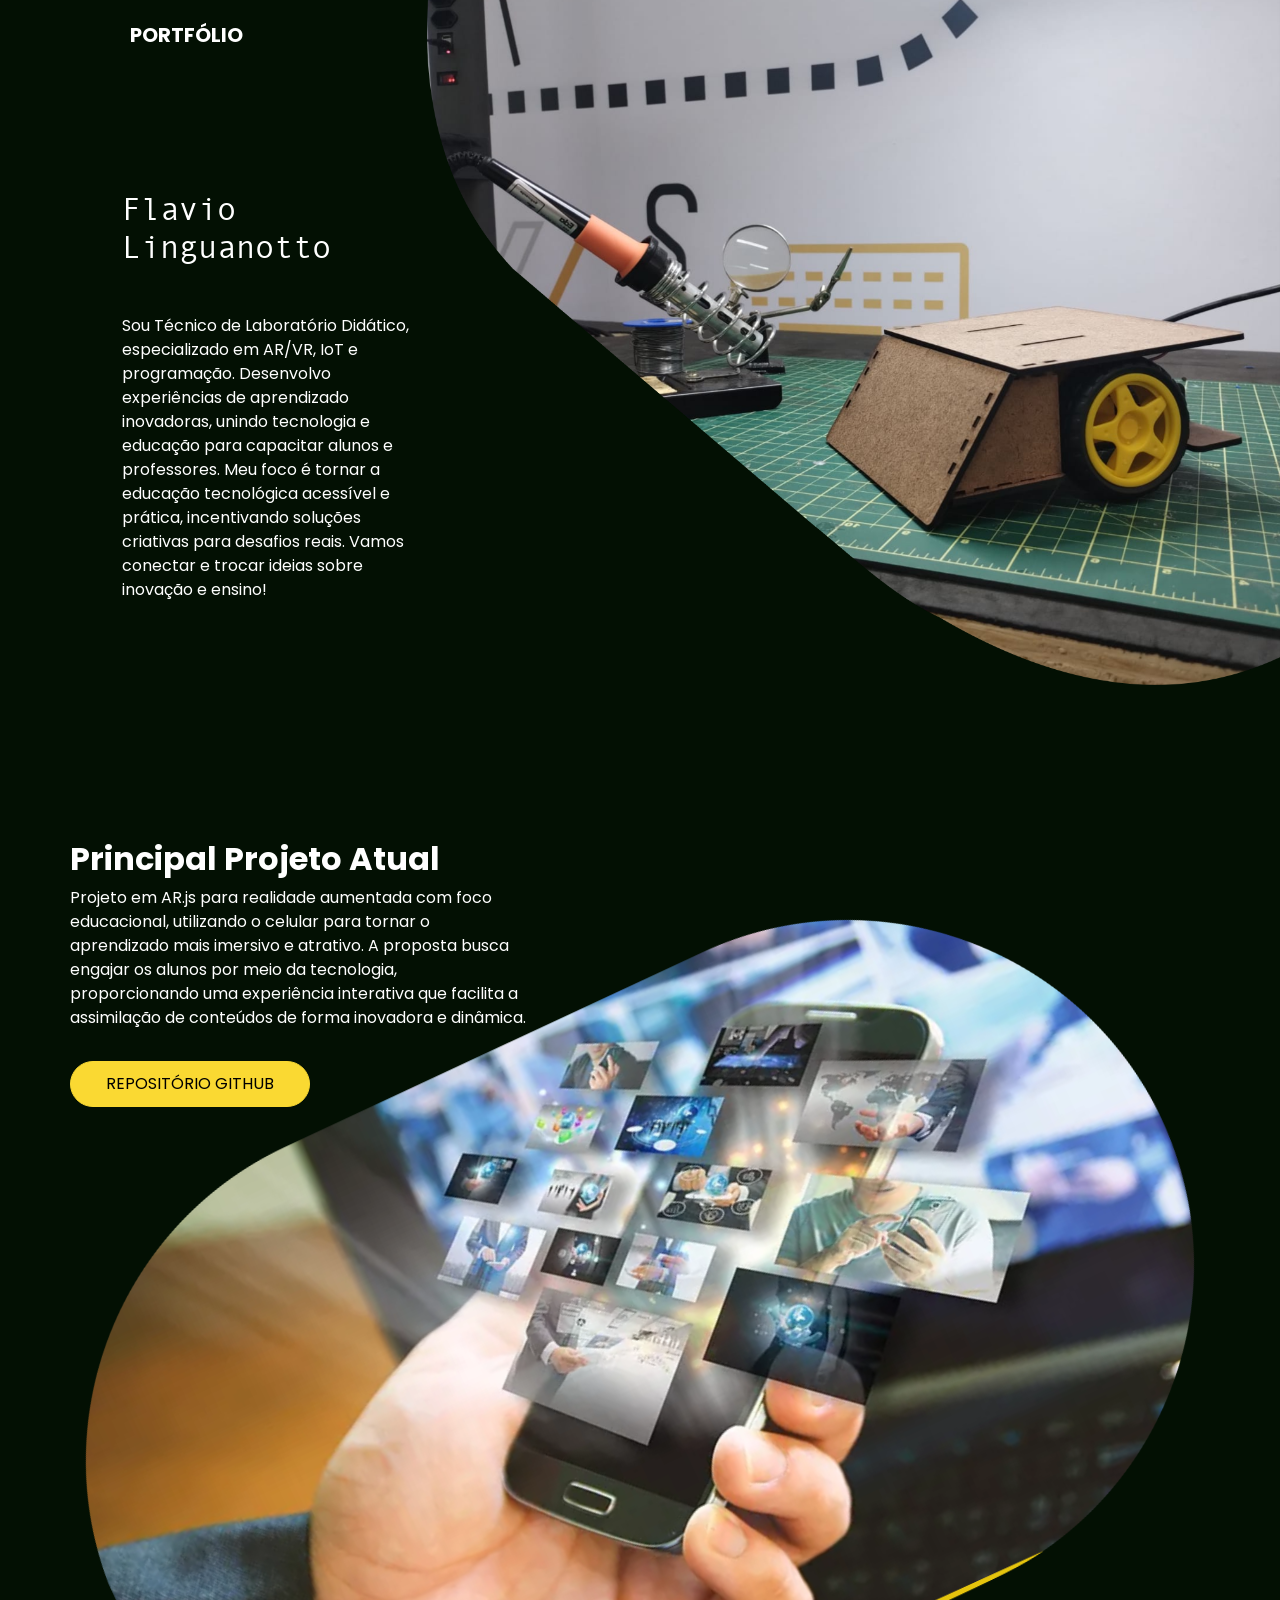
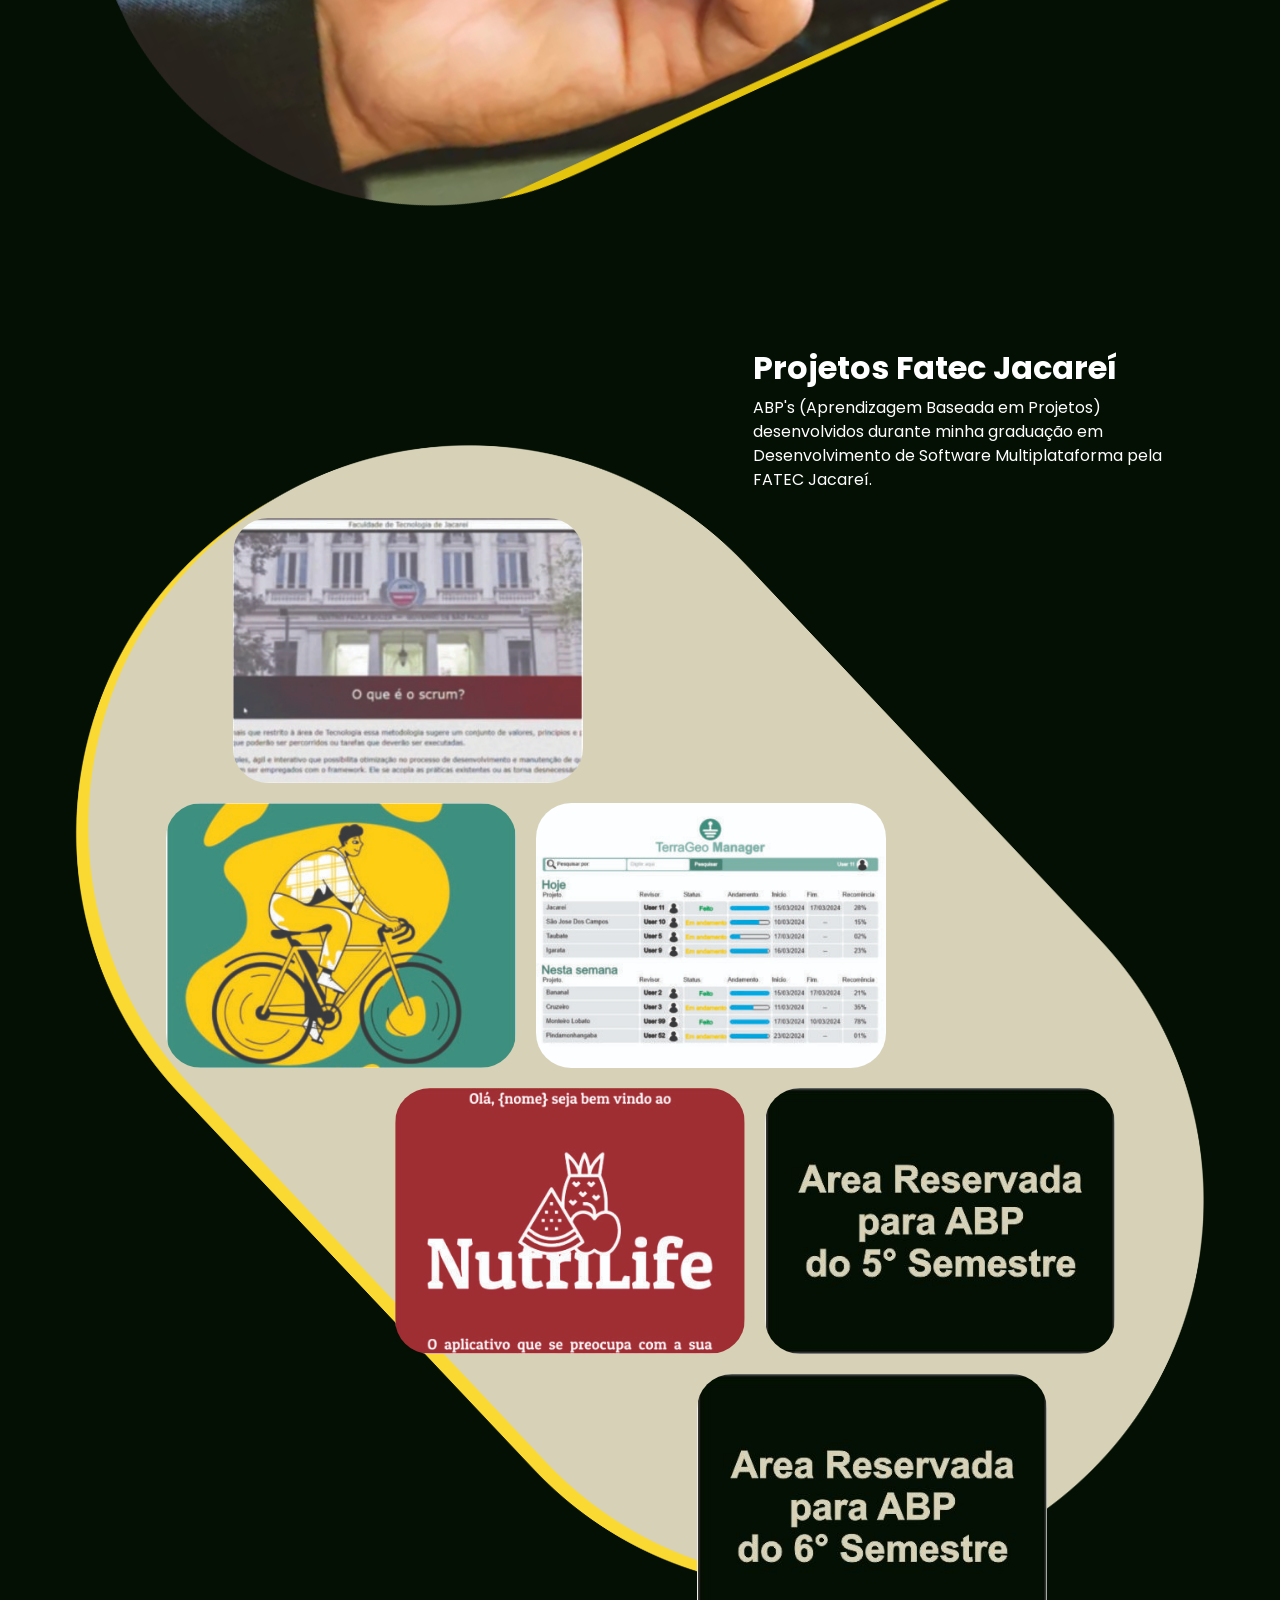
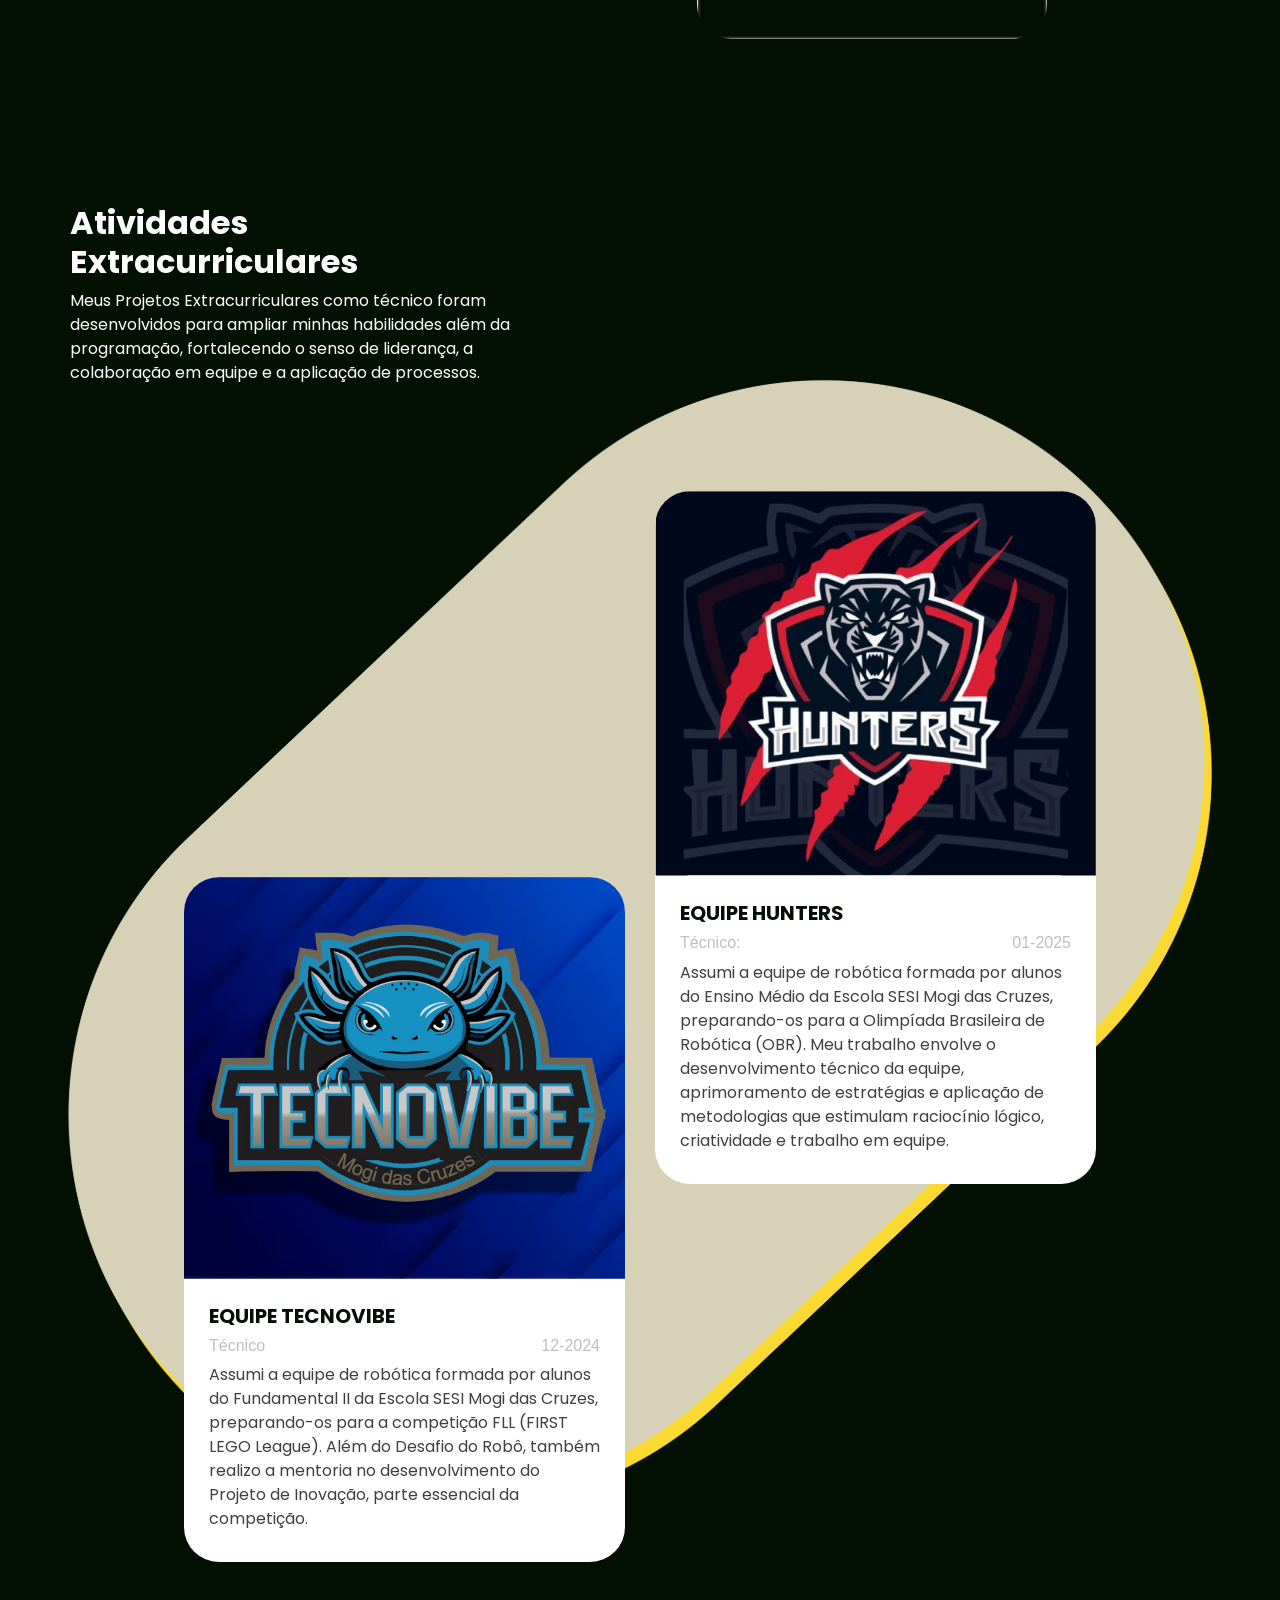
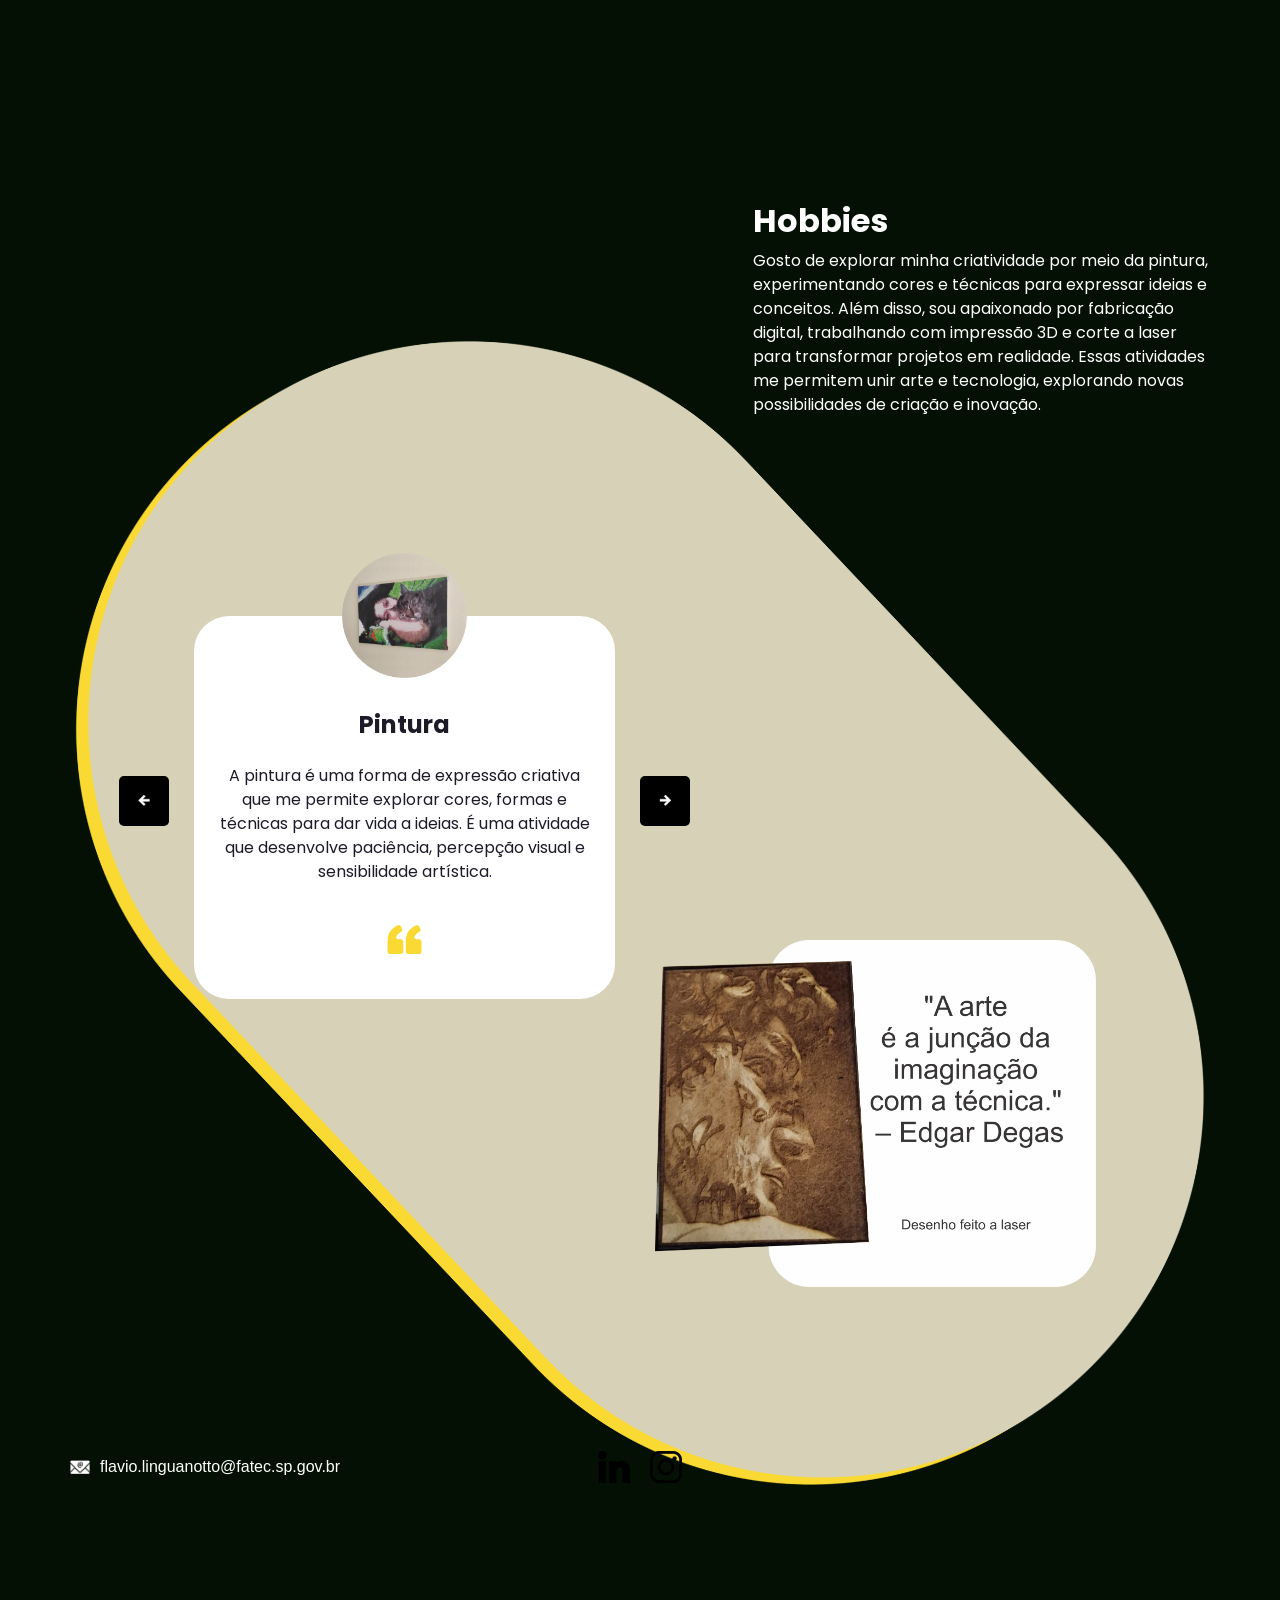
==== commit 310b6e32: "correção textos" ====
--- a/index.html
+++ b/index.html
@@ -59,9 +59,10 @@
               <div class="carousel-item active">
                 <div class="detail-box">
                   <h1>
-                    Flavio <br />
+                    Flavio  <br >
                     Linguanotto
                   </h1>
+                  <br >
                   <p>
                     Sou Técnico de Laboratório Didático, especializado em AR/VR, IoT e programação. Desenvolvo
                     experiências de aprendizado inovadoras, unindo tecnologia e educação para capacitar alunos e
@@ -98,9 +99,10 @@
                 Principal Projeto Atual
               </h2>
               <p>
-                projeto em AR.js para realidade aumentada com foco educacional, tornando o aprendizado mais imersivo e
-                atrativo. A proposta busca engajar os alunos por meio da tecnologia, proporcionando uma experiência
-                interativa que facilita a assimilação de conteúdos de forma inovadora e dinâmica.
+                Projeto em AR.js para realidade aumentada com foco educacional, utilizando o celular 
+                para tornar o aprendizado mais imersivo e atrativo. A proposta busca engajar os alunos 
+                por meio da tecnologia, proporcionando uma experiência interativa que facilita a assimilação 
+                de conteúdos de forma inovadora e dinâmica.
               </p>
               <a href="https://github.com/linguanotto/AR.JS">
                 Repositório GitHub
@@ -130,7 +132,7 @@
               Projetos Fatec Jacareí
             </h2>
             <p>
-              ABP (Aprendizagem Baseada em Projetos) desenvolvidos durante minha graduação em Desenvolvimento de
+              ABP's (Aprendizagem Baseada em Projetos) desenvolvidos durante minha graduação em Desenvolvimento de
               Software Multiplataforma pela FATEC Jacareí.
             </p>
 
@@ -253,8 +255,8 @@
                   </div>
                   <p>
                     Assumi a equipe de robótica formada por alunos do Fundamental II da Escola SESI Mogi das Cruzes, 
-                    preparando-os para a competição FLL. Além do Desafio do Robô, também os mentorio no desenvolvimento
-                     do Projeto de Inovação, parte essencial da competição.
+                    preparando-os para a competição FLL (FIRST LEGO League). Além do Desafio do Robô, também realizo 
+                    a mentoria no desenvolvimento do Projeto de Inovação, parte essencial da competição.
                   </p>
                 </div>
               </div>
--- a/css/style.css
+++ b/css/style.css
@@ -382,7 +382,7 @@
 }
 
 .slider_section .detail-box h1 {
-  font-size: 3rem;
+
   font-family: "Andale Mono";
 }
 
@@ -1105,4 +1105,7 @@
   display: block;
 }
 
+
+
+
 /*# sourceMappingURL=style.css.map */
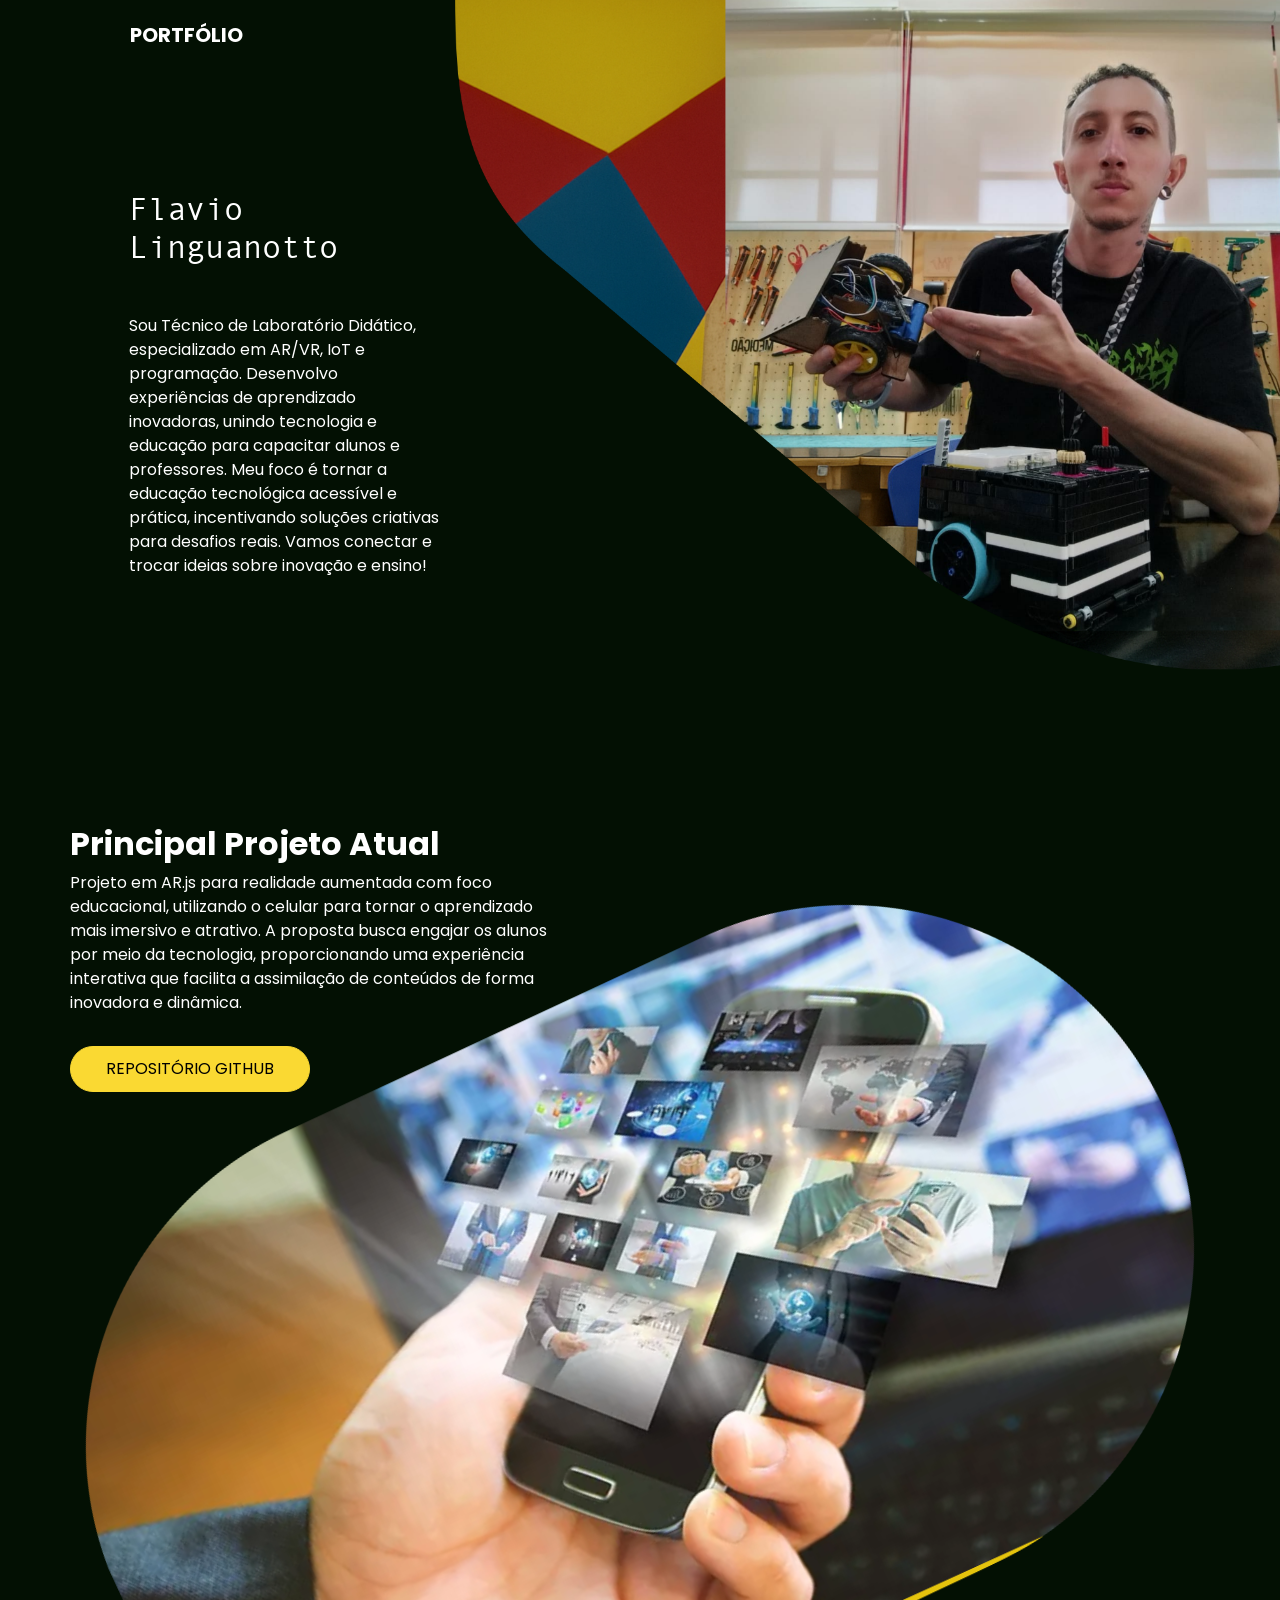
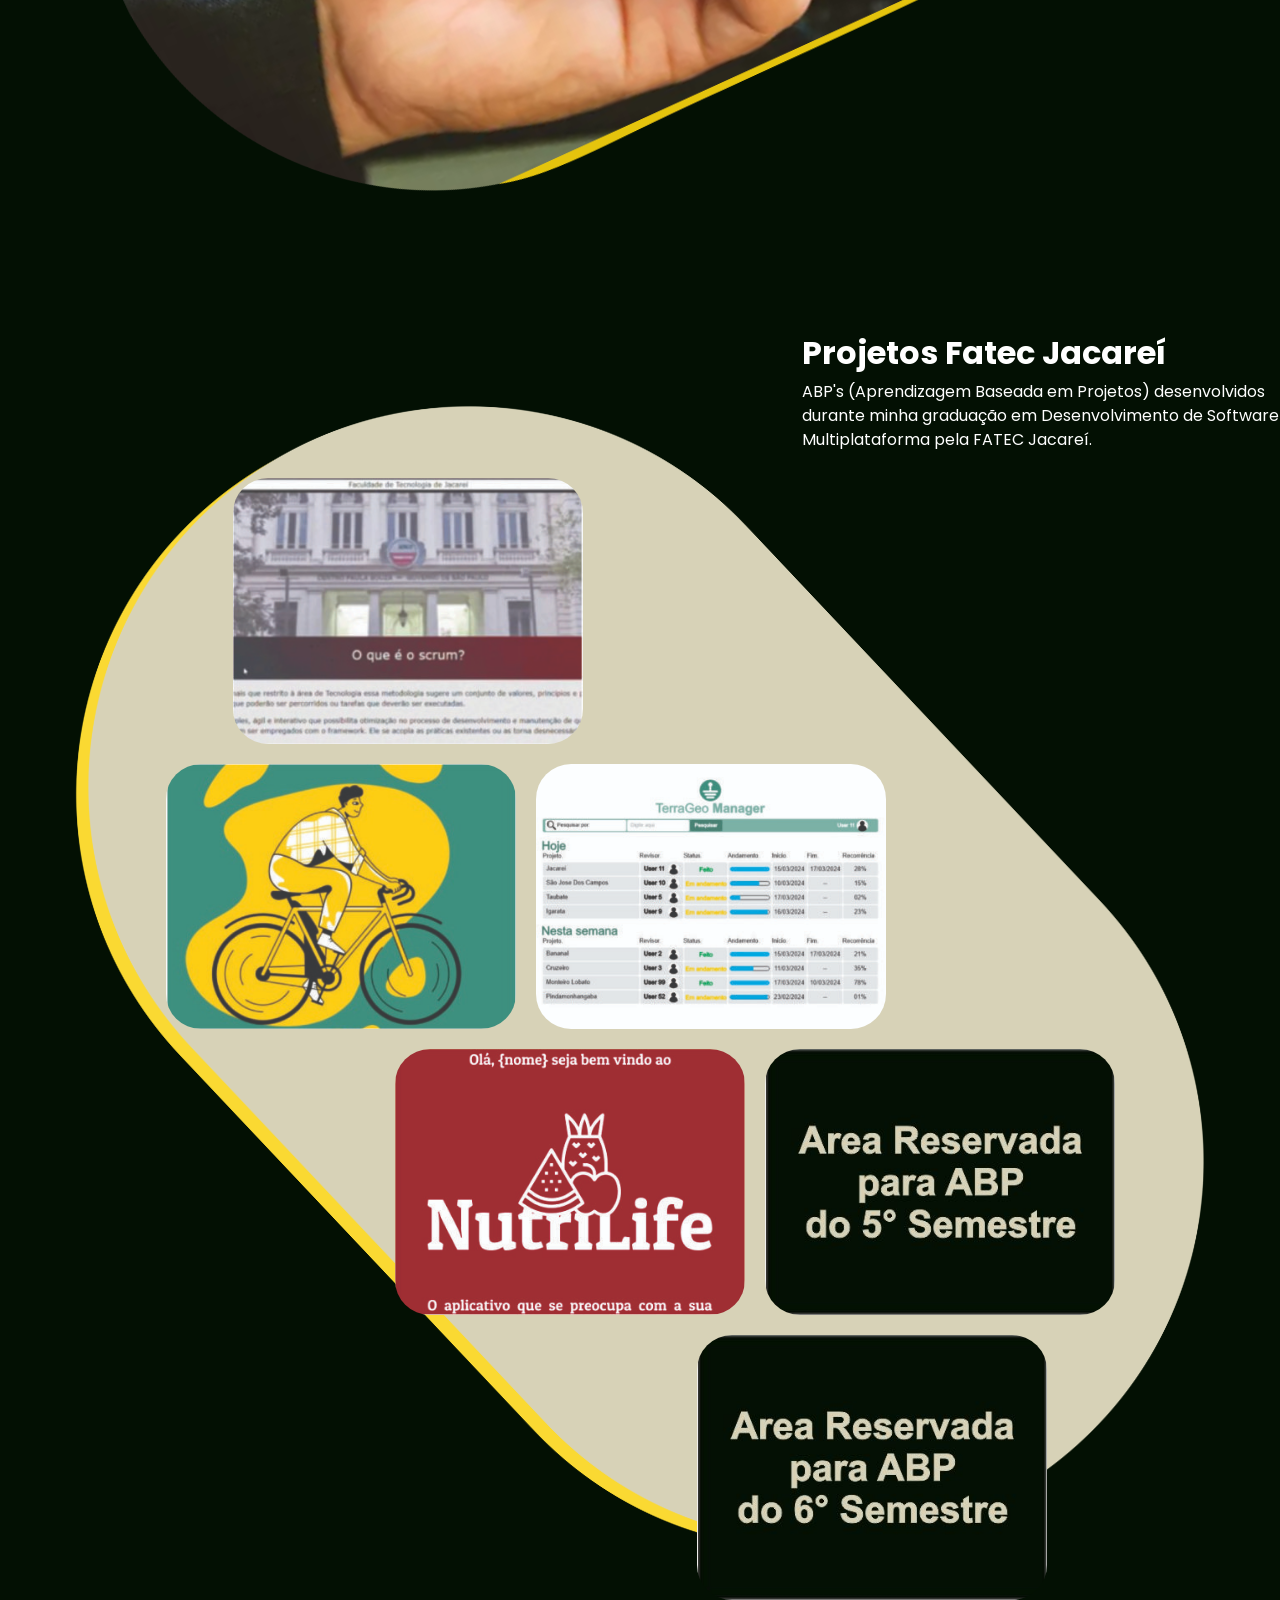
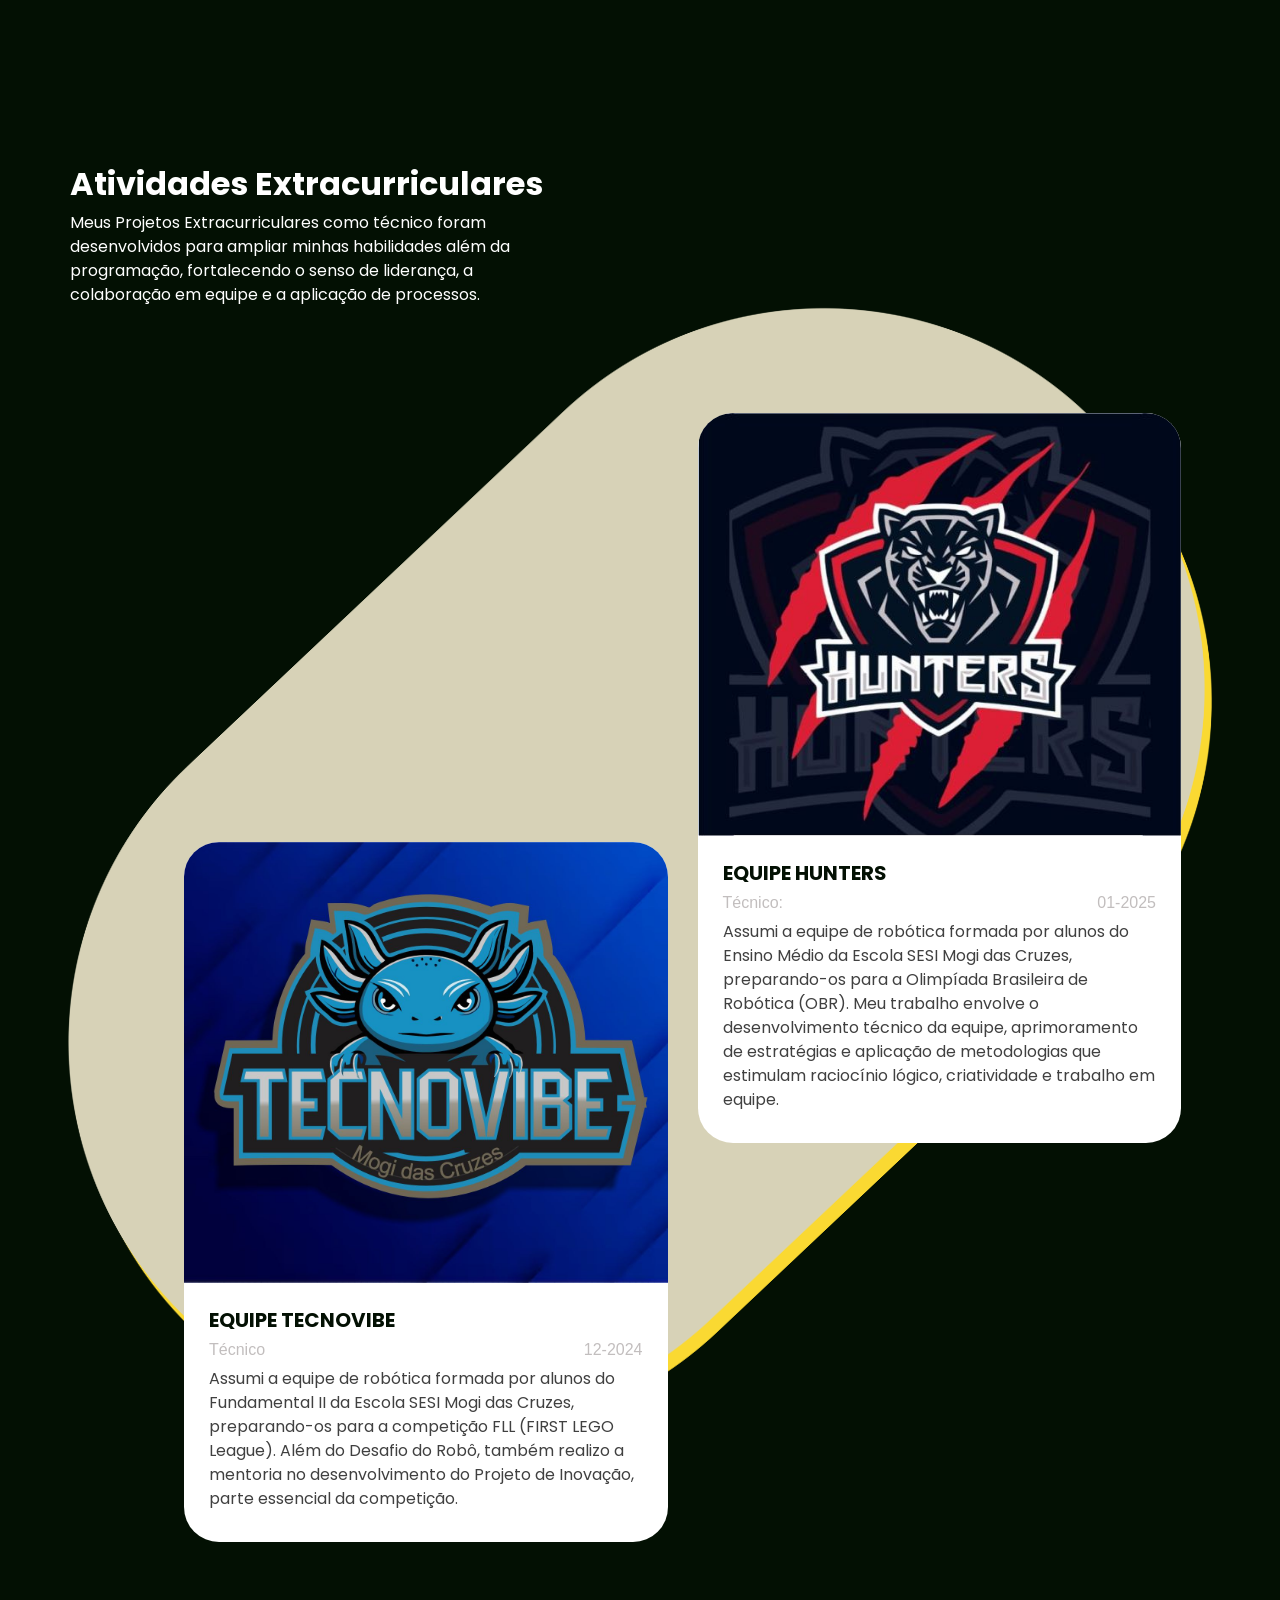
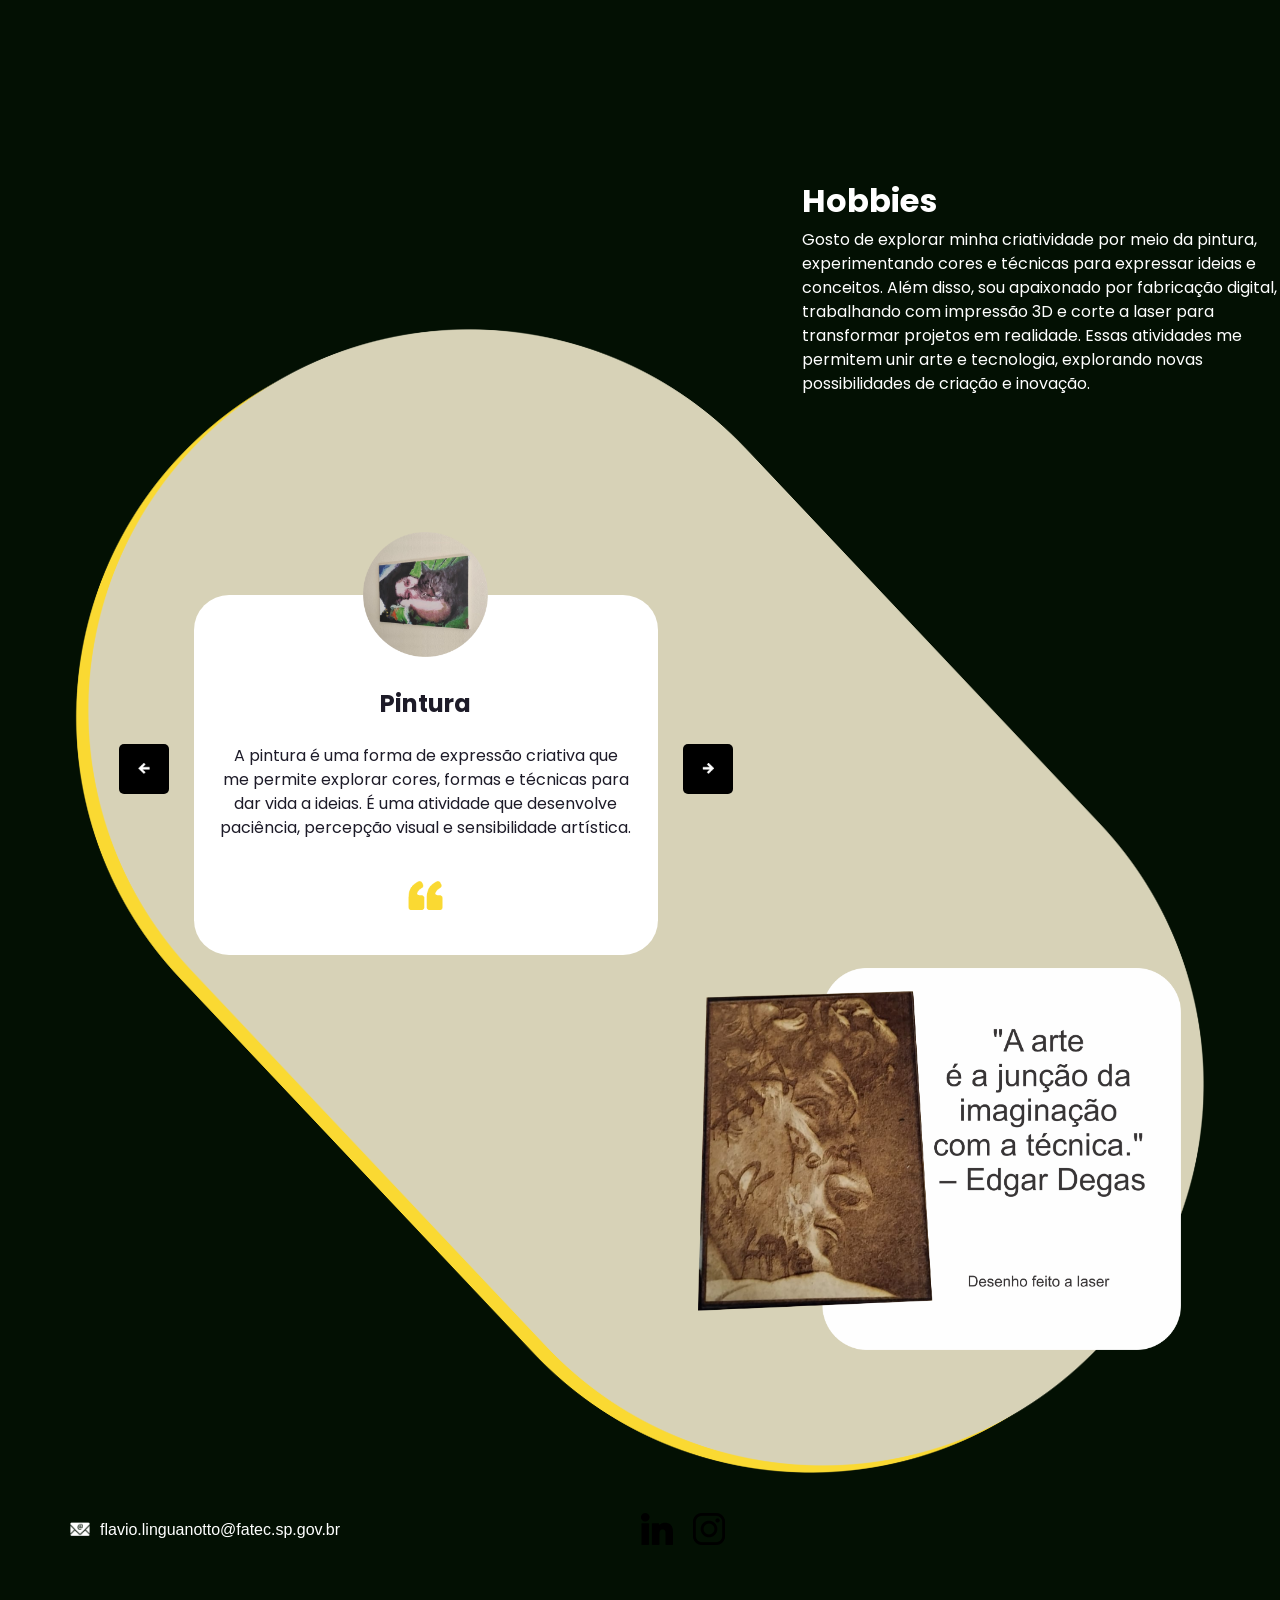
==== commit cb59d46d: "foto" ====
--- a/index.html
+++ b/index.html
@@ -77,8 +77,8 @@
           </div>
         </div>
         <div class="col-lg-8 px-0">
-          <div class="img-box">
-            <img src="images/slider-img.png" alt="" />
+          <div class="img-box ">
+            <img src="images/slider-img1.png" alt="" />
           </div>
         </div>
       </div>
@@ -147,13 +147,18 @@
       </div>
       <div class="container">
         <div class="gallery_box">
+
+          
           <div class="box b1">
             <div class="img-box">
-              <a href="https://github.com/TerraSoftwarehouse/Projeto-Treinamento-Scrum">
+              <a href="https://github.com/TerraSoftwarehouse/Projeto-Treinamento-Scrum" target="_blank" rel="noopener noreferrer">
+
                 
                 <img src="images/gallery-1.jpg" alt="" />
 
-                <div class="hover-text">Projeto Treinamento Scrum 2023/01</div>
+                <div class="hover-text">-Projeto Treinamento Scrum 2023/01-
+                  Como Scrum Master, atuei na documentação do projeto, implementei recursos de acessibilidade no site, incluindo tradução em Libras, e contribuí ativamente no desenvolvimento do front-end.
+                </div>
               </a>
             </div>
           </div>
@@ -161,27 +166,28 @@
 
           <div class="box b2">
             <div class="img-box">
-              <a href="https://github.com/projetoPDali">
+              <a href="https://github.com/projetoPDali" target="_blank" rel="noopener noreferrer">
                 
                 <img src="images/gallery-2.jpg" alt="" />
-                <div class="hover-text"> Projeto PDali 2023/02 </div>
-              </a>
-              
-            </div>
-            <div class="img-box">
-              <a href="google.com">
+                <div class="hover-text"> -Projeto PDali 2023/02- Como Product Owner, fui responsável pela prototipação do site, além de atuar no desenvolvimento do banco de dados e contribuir na implementação do front-end.
+                </div>
+              </a>
+              
+            </div>
+            <div class="img-box">
+              <a href="https://github.com/TerraGeoManager/TerraGeoManager" target="_blank" rel="noopener noreferrer">
                 
                 <img src="images/gallery-3.jpg" alt="" />
-                <div class="hover-text"> Projeto TerraGeo 2024/01 </div>
+                <div class="hover-text"> -Projeto TerraGeo 2024/01- Como Product Owner, elaborei a documentação de análise de requisitos, fui responsável pela integração das bibliotecas de front-end e colaborei nos cálculos necessários para o funcionamento do dashboard. </div>
               </a>
               
             </div>
           </div>
           <div class="box b3">
             <div class="img-box">
-              <a href="google.com">
+              <a href="https://github.com/noctagroup/NutriLifeDoc" target="_blank" rel="noopener noreferrer">
                 <img src="images/gallery-4.jpg" alt="" />
-                <div class="hover-text">Projeto NutriLife 2024/02 </div>
+                <div class="hover-text">-Projeto NutriLife 2024/02- Fui responsável pela parte de IoT do projeto, integrando um contador de passos ao aplicativo por meio do microcontrolador ESP32. </div>
               </a>
               
             </div>
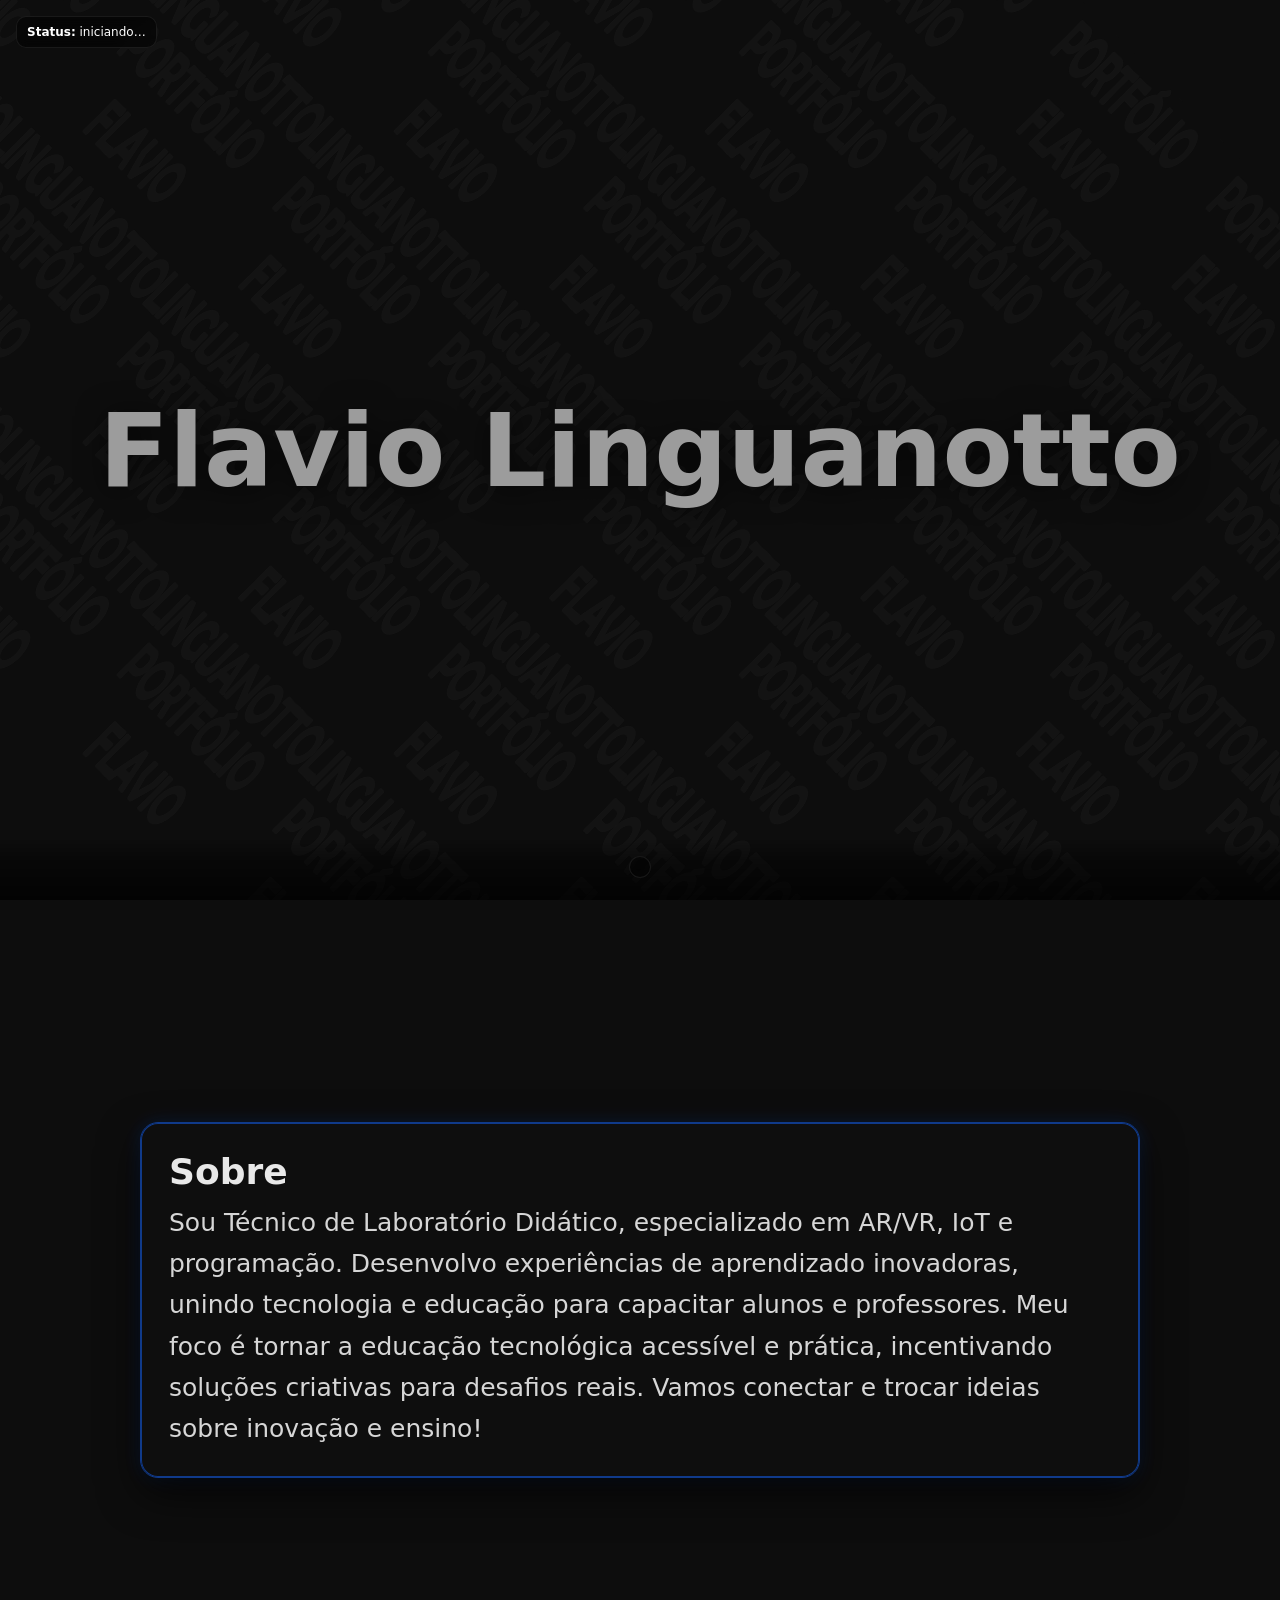
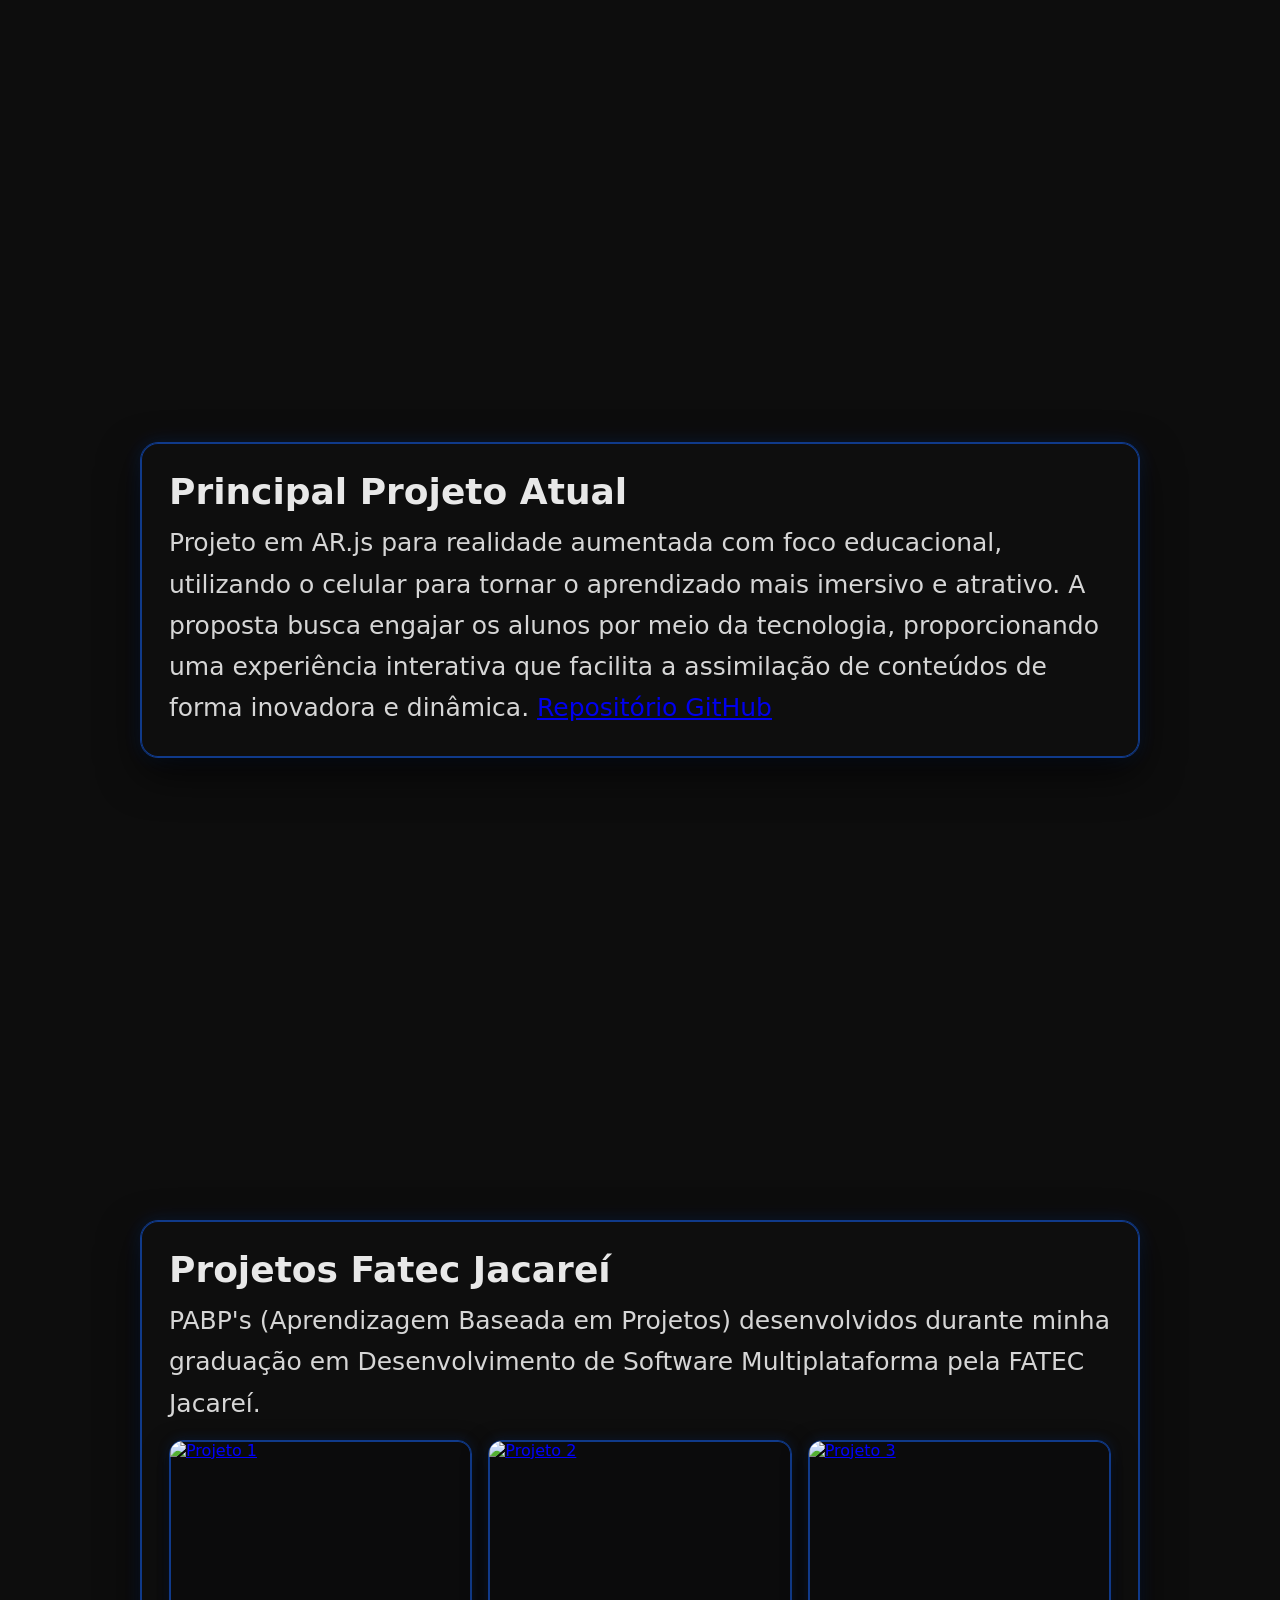
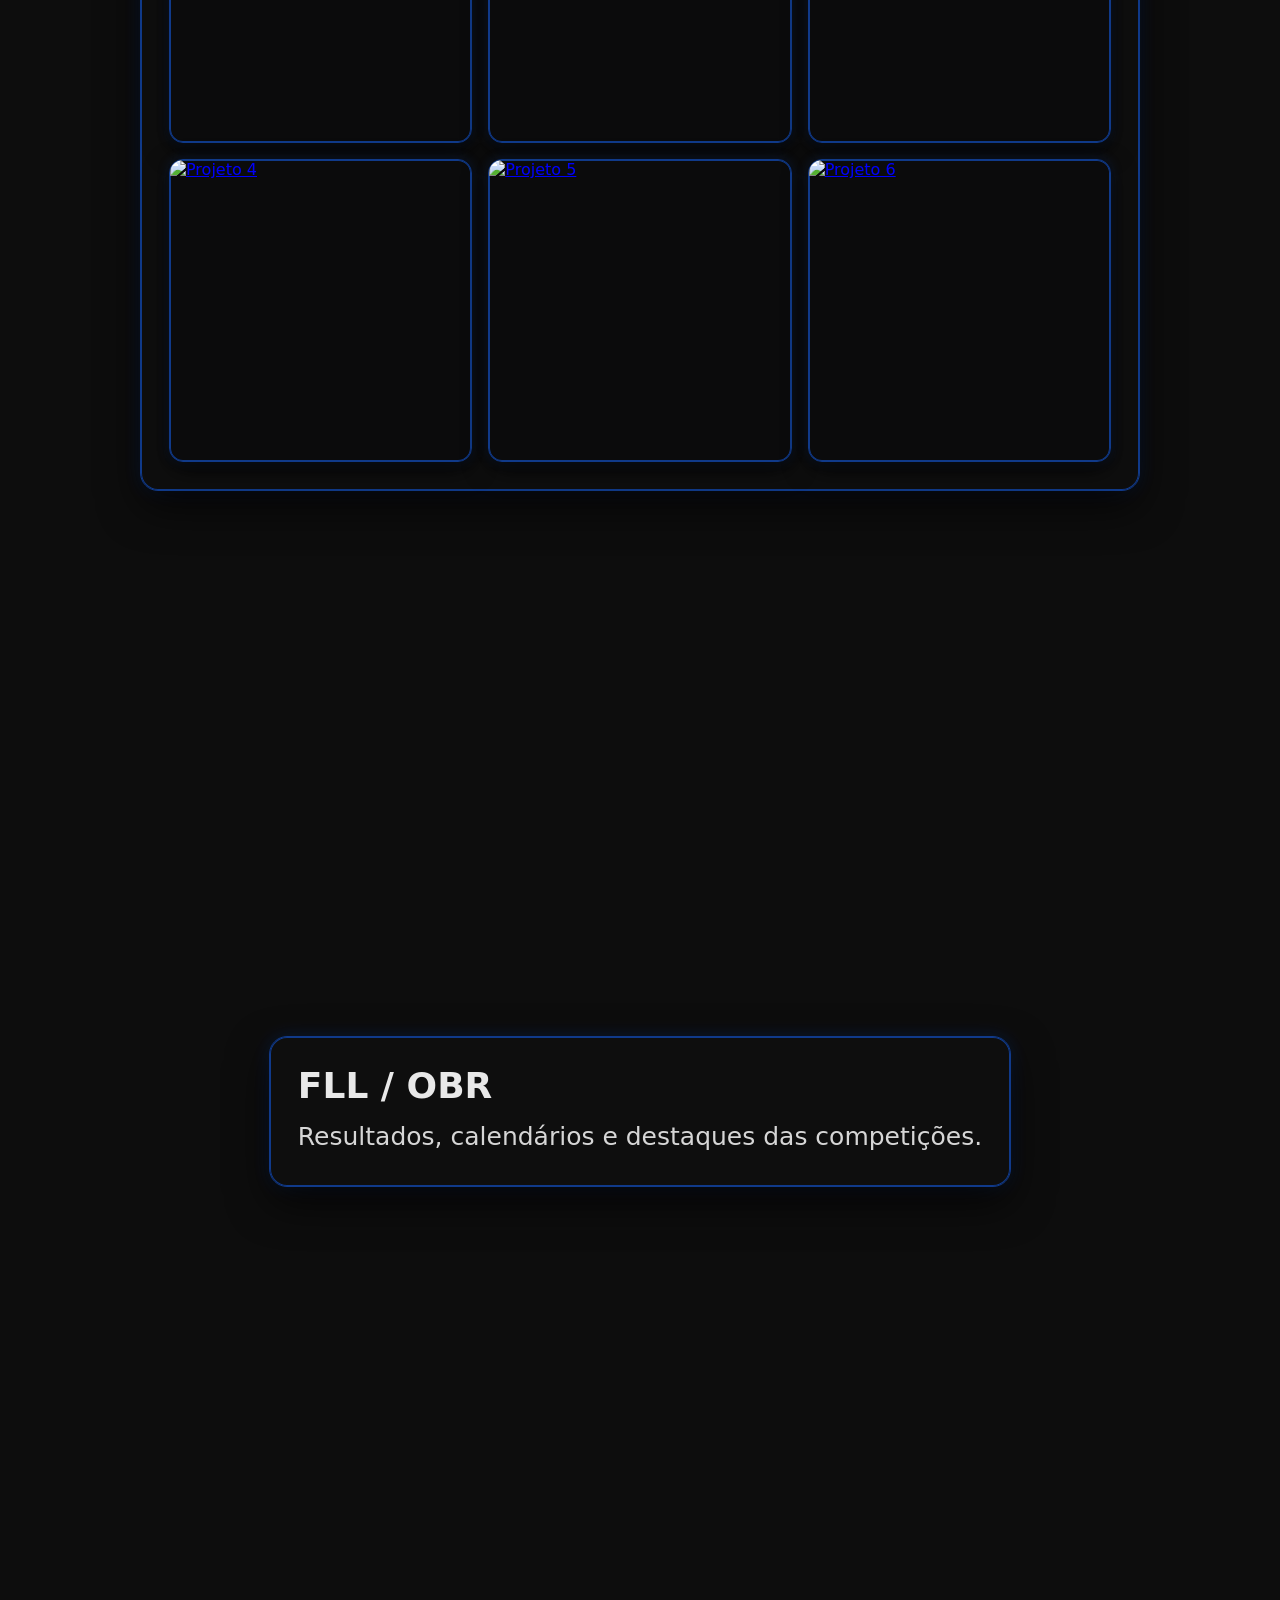
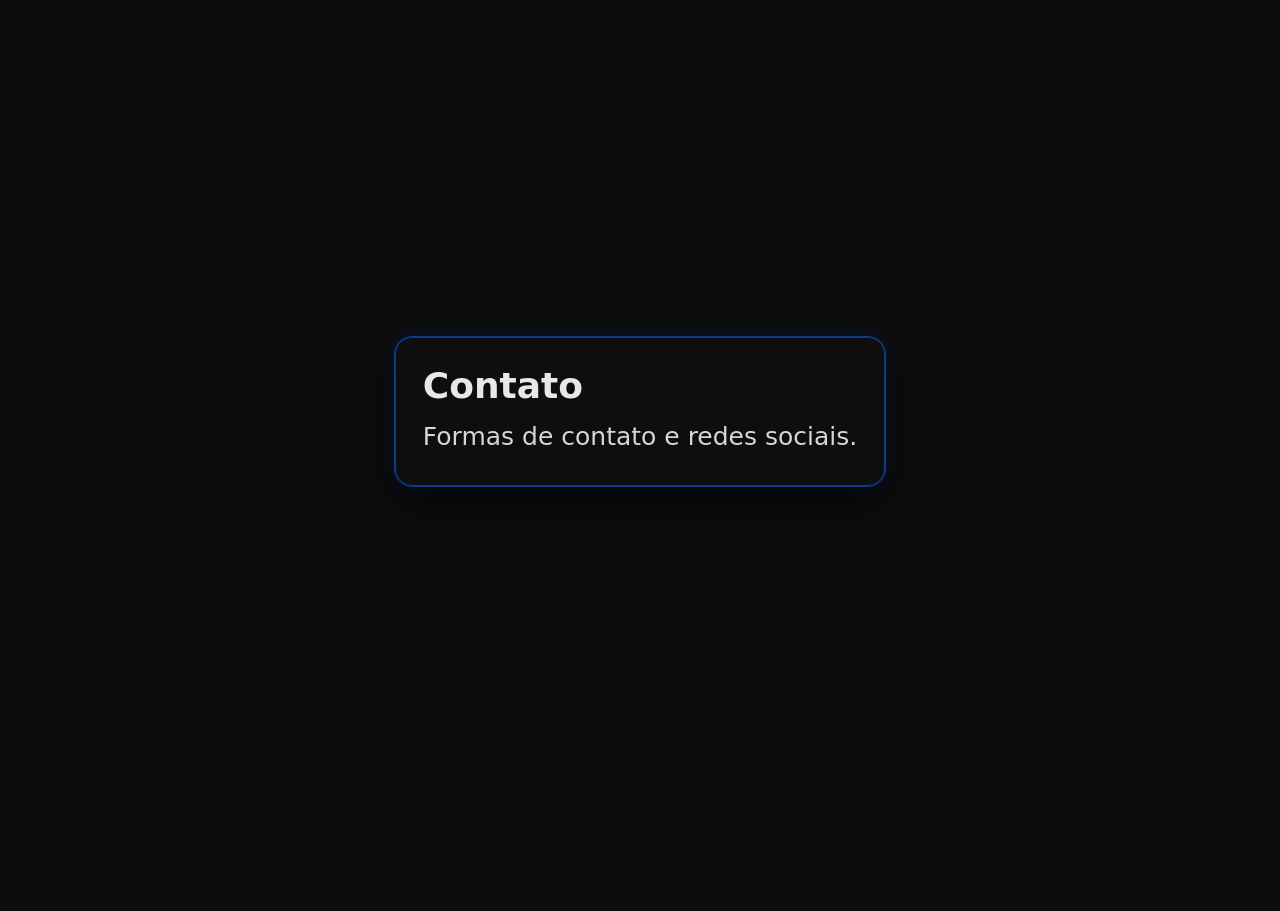
==== commit 698f0379: "novo portifolio" ====
--- a/index.html
+++ b/index.html
@@ -2,473 +2,367 @@
 <html lang="pt-BR">
 
 <head>
-  <!-- Basic -->
-  <meta charset="utf-8" />
-  <meta http-equiv="X-UA-Compatible" content="IE=edge" />
-  <!-- Mobile Metas -->
-  <meta name="viewport" content="width=device-width, initial-scale=1, shrink-to-fit=no" />
-  <!-- Site Metas -->
-  <meta name="keywords" content="" />
-  <meta name="description" content="" />
-  <meta name="author" content="" />
-
+  <meta charset="UTF-8" />
+  <meta name="viewport" content="width=device-width, initial-scale=1.0" />
   <title>Flavio Linguanotto</title>
-
-  <!-- slider stylesheet -->
-  <link rel="stylesheet" type="text/css"
-    href="https://cdnjs.cloudflare.com/ajax/libs/OwlCarousel2/2.3.4/assets/owl.carousel.min.css" />
-
-  <!-- bootstrap core css -->
-  <link rel="stylesheet" type="text/css" href="css/bootstrap.css" />
-
-  <!-- Custom styles for this template -->
-  <link href="css/style.css" rel="stylesheet" />
-  <!-- responsive style -->
-  <link href="css/responsive.css" rel="stylesheet" />
+  <link rel="icon" href="data:;base64,iVBORw0KGgo=" />
+  <style>
+    :root {
+      --bg: #0d0d0d;
+      --text: #e8e8e8;
+      --glass: #0006;
+      --accent: #7cf3c6;
+      /* cor da borda das caixas (azul escuro) */
+      --cardBorder: #103a8a;
+      /* ajuste aqui se quiser outro tom */
+      --cardGlow: #103a8a55;
+      /* leve brilho */
+    }
+
+    * { box-sizing: border-box }
+    html, body { height: 100% }
+
+    body {
+      margin: 0;
+      background: var(--bg);
+      color: var(--text);
+      font-family: system-ui, -apple-system, Segoe UI, Roboto, Ubuntu, Arial
+    }
+
+    /* ===== FUNDO ===== */
+    #bg-pattern { position: fixed; inset: 0; z-index: 0; pointer-events: none; overflow: hidden; }
+    #bg-pattern::after{
+      content: ""; position: absolute; inset: -20%; transform: rotate(45deg);
+      background: url('imagens/muitoMaisQueRobos.png') repeat; background-size: 220px 220px; opacity: .08;
+    }
+
+    /* ===== CAPA ===== */
+    #bg-text{
+      position: fixed; inset: 0; display: grid; place-items: center; font-weight: 800;
+      font-size: clamp(40px, 8vw, 120px); color: #9c9c9c; z-index: 1; text-align: center;
+      text-shadow: 0 4px 30px #0009; pointer-events: none;
+    }
+
+    #canvas-wrap { position: fixed; inset: 0; z-index: 2 }
+    #status-wrap{
+      position: fixed; left: 16px; top: 16px; z-index: 3; background: #0008; color: #fff;
+      padding: 8px 10px; border-radius: 10px; font-size: 12px; backdrop-filter: blur(6px); border: 1px solid #ffffff14;
+    }
+
+    /* ===== DOCK ===== */
+    #dock{
+      position: fixed; left: 0; right: 0; bottom: 0; z-index: 3; padding: 16px 18px 22px;
+      background: linear-gradient(180deg, transparent, #0006 35%, #000b); display: flex; justify-content: center;
+    }
+    .dock-inner{
+      display: flex; gap: 10px; padding: 10px; border: 1px solid #ffffff14; background: var(--glass);
+      backdrop-filter: blur(10px); border-radius: 16px; max-width: min(1100px, 92vw); overflow-x: auto;
+    }
+    .pill{
+      appearance: none; border: none; outline: none; cursor: pointer; padding: 10px 16px; border-radius: 999px;
+      background: linear-gradient(180deg, #121212, #0e0e0e); color: #e6e6e6; font-size: 14px;
+      border: 1px solid #1f1f1f; box-shadow: inset 0 1px 0 #ffffff08, 0 4px 14px #0008;
+      transition: transform .15s ease, box-shadow .15s ease, border-color .15s ease, color .15s ease; white-space: nowrap;
+    }
+    .pill:hover{ transform: translateY(-1px); border-color: #2b2b2b; box-shadow: inset 0 1px 0 #ffffff10, 0 8px 24px #000a; }
+    .pill:focus-visible{ box-shadow: 0 0 0 2px #000, 0 0 0 3px var(--accent); }
+    .pill.active{ color: #fff; border-color: var(--accent); box-shadow: 0 0 0 1px var(--accent) inset, 0 10px 30px #000c; }
+
+    /* ===== CONTEÚDO ===== */
+    main { position: relative; z-index: 2; margin-top: 100vh; }
+    section{
+      min-height: 100vh; display: flex; align-items: center; justify-content: center;
+      padding: 120px 20px 220px; scroll-margin-top: 12vh;
+    }
+
+    /* caixas com borda azul escuro */
+    .card{
+      max-width: min(1000px, 92vw);
+      background: #0f0f10cc;
+      border: 1.5px solid var(--cardBorder);
+      border-radius: 18px;
+      box-shadow: 0 0 0 1px var(--cardBorder) inset, 0 16px 40px #000a, 0 0 18px var(--cardGlow);
+      backdrop-filter: blur(20px);
+      padding: 28px;
+    }
+    .card h2{ margin: 0 0 10px; font-size: clamp(22px, 4vw, 36px); }
+    .card p{ margin: 0; line-height: 1.65; color: #d6d6d6; font-size: 25px; }
+
+    /* ===== GRID DE PROJETOS (3 por linha, quadrados, cantos arredondados) ===== */
+    .projects-grid{
+      display: grid;
+      grid-template-columns: repeat(3, minmax(0, 1fr));
+      gap: 16px;
+      margin-top: 16px;
+    }
+    .project-card{
+      position: relative;
+      aspect-ratio: 1/1;              /* quadrado */
+      border-radius: 14px;
+      overflow: hidden;
+      border: 1.5px solid var(--cardBorder);
+      box-shadow: 0 0 0 1px var(--cardBorder) inset, 0 8px 24px #000a, 0 0 12px var(--cardGlow);
+      background: #0b0b0c;
+    }
+    .project-card > img{
+      width: 100%; height: 100%; object-fit: cover; display: block;
+      transform: scale(1); transition: transform .35s ease;
+      filter: saturate(1.05) contrast(1.02);
+    }
+    .project-card:hover > img{ transform: scale(1.04); }
+    .project-card:focus-within{ outline: 2px solid var(--accent); outline-offset: 2px; }
+
+    @media (max-width: 900px){
+      .projects-grid{ grid-template-columns: repeat(2, minmax(0,1fr)); }
+    }
+    @media (max-width: 560px){
+      .projects-grid{ grid-template-columns: 1fr; }
+    }
+  </style>
+
+  <script type="importmap">
+    {
+      "imports": {
+        "three": "https://cdn.jsdelivr.net/npm/three@0.157.0/build/three.module.js",
+        "three/addons/": "https://cdn.jsdelivr.net/npm/three@0.157.0/examples/jsm/"
+      }
+    }
+  </script>
 </head>
 
 <body>
-  <div class="hero_area">
-    <!-- header section strats -->
-    <header class="header_section">
-      <div class="container-fluid">
-        <nav class="navbar navbar-expand-lg custom_nav-container d-block">
-          <div class="main_nav_menu">
-            <div class="fk_width">
-              
-            </div>
-            <a class="navbar-brand" href="index.html">
-              <span>
-                Portfólio
-              </span>
-            </a>
-          </div>
-      </div>
-      </nav>
-  </div>
-  </header>
-  <!-- end header section -->
-
-  <!-- slider section -->
-  <section class=" slider_section position-relative">
-    <div class="container-fluid">
-      <div class="row slider-row">
-        <div class="col-lg-3 offset-lg-1">
-          <div id="carouselExampleIndicators" class="carousel slide" data-ride="carousel">
-            <div class="carousel-inner">
-              <div class="carousel-item active">
-                <div class="detail-box">
-                  <h1>
-                    Flavio  <br >
-                    Linguanotto
-                  </h1>
-                  <br >
-                  <p>
-                    Sou Técnico de Laboratório Didático, especializado em AR/VR, IoT e programação. Desenvolvo
-                    experiências de aprendizado inovadoras, unindo tecnologia e educação para capacitar alunos e
-                    professores. Meu foco é tornar a educação tecnológica acessível e prática, incentivando soluções
-                    criativas para desafios reais. Vamos conectar e trocar ideias sobre inovação e ensino!
-                  </p>
-                </div>
-              </div>
-
-            </div>
-
-          </div>
+  <div id="bg-pattern" aria-hidden="true"></div>
+  <div id="bg-text">Flavio Linguanotto</div>
+  <div id="canvas-wrap"></div>
+  <div id="status-wrap"><strong>Status:</strong> <span id="status">iniciando…</span></div>
+  <div id="dock"><div class="dock-inner" id="dockInner"></div></div>
+
+  <main>
+    <section id="inicio">
+      <div class="card">
+        <h2>Sobre</h2>
+        <p>Sou Técnico de Laboratório Didático, especializado em AR/VR, IoT e programação. Desenvolvo experiências de
+          aprendizado inovadoras, unindo tecnologia e educação para capacitar alunos e professores. Meu foco é tornar a
+          educação tecnológica acessível e prática, incentivando soluções criativas para desafios reais. Vamos conectar
+          e trocar ideias sobre inovação e ensino!</p>
+      </div>
+    </section>
+
+    <section id="sobre">
+      <div class="card">
+        <h2>Principal Projeto Atual</h2>
+        <p>Projeto em AR.js para realidade aumentada com foco educacional, utilizando o celular para tornar o
+          aprendizado mais imersivo e atrativo. A proposta busca engajar os alunos por meio da tecnologia,
+          proporcionando uma experiência interativa que facilita a
+          assimilação de conteúdos de forma inovadora e dinâmica.
+          <a href="https://github.com/linguanotto/AR.JS" target="_blank" rel="noopener">Repositório GitHub</a>
+        </p>
+      </div>
+    </section>
+
+    <section id="projetos">
+      <div class="card">
+        <h2>Projetos Fatec Jacareí </h2>
+        <p>PABP's (Aprendizagem Baseada em Projetos) desenvolvidos durante minha graduação em Desenvolvimento de Software Multiplataforma pela FATEC Jacareí.</p>
+
+        <!-- ===== GRID 6 QUADRADOS ===== -->
+        <div class="projects-grid">
+          <a class="project-card" href="https://github.com/linguanotto/REPO1" target="_blank" rel="noopener">
+            <img src="imagens/projetos/proj1.jpg" alt="Projeto 1">
+          </a>
+          <a class="project-card" href="https://github.com/linguanotto/REPO2" target="_blank" rel="noopener">
+            <img src="imagens/projetos/proj2.jpg" alt="Projeto 2">
+          </a>
+          <a class="project-card" href="https://github.com/linguanotto/REPO3" target="_blank" rel="noopener">
+            <img src="imagens/projetos/proj3.jpg" alt="Projeto 3">
+          </a>
+          <a class="project-card" href="https://github.com/linguanotto/REPO4" target="_blank" rel="noopener">
+            <img src="imagens/projetos/proj4.jpg" alt="Projeto 4">
+          </a>
+          <a class="project-card" href="https://github.com/linguanotto/REPO5" target="_blank" rel="noopener">
+            <img src="imagens/projetos/proj5.jpg" alt="Projeto 5">
+          </a>
+          <a class="project-card" href="https://github.com/linguanotto/REPO6" target="_blank" rel="noopener">
+            <img src="imagens/projetos/proj6.jpg" alt="Projeto 6">
+          </a>
         </div>
-        <div class="col-lg-8 px-0">
-          <div class="img-box ">
-            <img src="images/slider-img1.png" alt="" />
-          </div>
-        </div>
-      </div>
-    </div>
-  </section>
-  <!-- end slider section -->
-  </div>
-
-  <!-- about section -->
-
-  <section class="about_section layout_padding">
-    <div class="container">
-      <div class="row">
-        <div class="col-md-5">
-          <div class="detail-box">
-            <div class="heading_container">
-              <h2>
-                Principal Projeto Atual
-              </h2>
-              <p>
-                Projeto em AR.js para realidade aumentada com foco educacional, utilizando o celular 
-                para tornar o aprendizado mais imersivo e atrativo. A proposta busca engajar os alunos 
-                por meio da tecnologia, proporcionando uma experiência interativa que facilita a assimilação 
-                de conteúdos de forma inovadora e dinâmica.
-              </p>
-              <a href="https://github.com/linguanotto/AR.JS">
-                Repositório GitHub
-              </a>
-            </div>
-          </div>
-        </div>
-      </div>
-    </div>
-    <div class="img-box">
-      <div class="">
-
-      </div>
-      <img src="images/about-img.png" class="about-img" alt="" />
-    </div>
-  </section>
-
-  <!-- end about section -->
-
-  <!-- gallery section -->
-  <section class="gallery_section layout_padding-top">
-    <div class="container">
-      <div class="row">
-        <div class="col-lg-5 ml-auto">
-          <div class="heading_container">
-            <h2>
-              Projetos Fatec Jacareí
-            </h2>
-            <p>
-              ABP's (Aprendizagem Baseada em Projetos) desenvolvidos durante minha graduação em Desenvolvimento de
-              Software Multiplataforma pela FATEC Jacareí.
-            </p>
-
-          </div>
-        </div>
-      </div>
-    </div>
-    
-    <div class="gallery_container">
-      <div class="gallery_bg">
-        <img src="images/gallery-bg.png" alt="" />
-      </div>
-      <div class="container">
-        <div class="gallery_box">
-
-          
-          <div class="box b1">
-            <div class="img-box">
-              <a href="https://github.com/TerraSoftwarehouse/Projeto-Treinamento-Scrum" target="_blank" rel="noopener noreferrer">
-
-                
-                <img src="images/gallery-1.jpg" alt="" />
-
-                <div class="hover-text">-Projeto Treinamento Scrum 2023/01-
-                  Como Scrum Master, atuei na documentação do projeto, implementei recursos de acessibilidade no site, incluindo tradução em Libras, e contribuí ativamente no desenvolvimento do front-end.
-                </div>
-              </a>
-            </div>
-          </div>
-
-
-          <div class="box b2">
-            <div class="img-box">
-              <a href="https://github.com/projetoPDali" target="_blank" rel="noopener noreferrer">
-                
-                <img src="images/gallery-2.jpg" alt="" />
-                <div class="hover-text"> -Projeto PDali 2023/02- Como Product Owner, fui responsável pela prototipação do site, além de atuar no desenvolvimento do banco de dados e contribuir na implementação do front-end.
-                </div>
-              </a>
-              
-            </div>
-            <div class="img-box">
-              <a href="https://github.com/TerraGeoManager/TerraGeoManager" target="_blank" rel="noopener noreferrer">
-                
-                <img src="images/gallery-3.jpg" alt="" />
-                <div class="hover-text"> -Projeto TerraGeo 2024/01- Como Product Owner, elaborei a documentação de análise de requisitos, fui responsável pela integração das bibliotecas de front-end e colaborei nos cálculos necessários para o funcionamento do dashboard. </div>
-              </a>
-              
-            </div>
-          </div>
-          <div class="box b3">
-            <div class="img-box">
-              <a href="https://github.com/noctagroup/NutriLifeDoc" target="_blank" rel="noopener noreferrer">
-                <img src="images/gallery-4.jpg" alt="" />
-                <div class="hover-text">-Projeto NutriLife 2024/02- Fui responsável pela parte de IoT do projeto, integrando um contador de passos ao aplicativo por meio do microcontrolador ESP32. </div>
-              </a>
-              
-            </div>
-            <div class="img-box">
-              <a href="google.com">
-                <img src="images/gallery-5.jpg" alt="" />
-                <div class="hover-text">Em breve novo projeto</div>
-              </a>
-              
-            </div>
-          </div>
-          <div class="box b4">
-            <div class="img-box">
-              <a href="google.com">
-                <img src="images/gallery-6.jpg" alt="" />
-                <div class="hover-text">Em breve novo projeto</div>
-              </a>
-             
-            </div>
-          </div>
-        </div>
-      </div>
-    </div>
-  </section>
-  <!-- end gallery section -->
-
-  <!-- blog section -->
-
-  <section class="blog_section layout_padding">
-    <div class="container">
-      <div class="row">
-        <div class="col-md-5">
-          <div class="detail-box">
-            <div class="heading_container">
-              <h2>
-                Atividades Extracurriculares
-              </h2>
-              <p>
-                Meus Projetos Extracurriculares como técnico foram desenvolvidos para ampliar minhas habilidades além da programação, fortalecendo o senso de liderança, a colaboração em equipe e a aplicação de processos.
-              </p>
-              </div>
-          </div>
-        </div>
-      </div>
-    </div>
-    <div class="blog_container">
-      <div class="blog_bg">
-        <img src="images/gallery-bg.png" alt="" />
-      </div>
-      <div class="container">
-        <div class="blog_box">
-          <div class="row">
-            <div class="col-md-6">
-              <div class="box b1">
-                <div class="img-box">
-                  <img src="images/blog1.jpg" alt="" />
-                </div>
-                <div class="blog-detail">
-                  <div class="blog_title">
-                    <h5>
-                      Equipe TECNOVIBE
-                    </h5>
-                    <div class="blog_post">
-                      <h6>
-                        Técnico
-                      </h6>
-                      <h6>
-                        12-2024
-                      </h6>
-                    </div>
-                  </div>
-                  <p>
-                    Assumi a equipe de robótica formada por alunos do Fundamental II da Escola SESI Mogi das Cruzes, 
-                    preparando-os para a competição FLL (FIRST LEGO League). Além do Desafio do Robô, também realizo 
-                    a mentoria no desenvolvimento do Projeto de Inovação, parte essencial da competição.
-                  </p>
-                </div>
-              </div>
-            </div>
-            <div class="col-md-6">
-              <div class="box b2">
-                <div class="img-box">
-                  <img src="images/blog2.jpg" alt="" />
-                </div>
-                <div class="blog-detail">
-                  <div class="blog_title">
-                    <h5>
-                      Equipe HUNTERS
-                    </h5>
-                    <div class="blog_post">
-                      <h6>
-                        Técnico:
-                      </h6>
-                      <h6>
-                        01-2025
-                      </h6>
-                    </div>
-                  </div>
-                  <p>
-                    Assumi a equipe de robótica formada por alunos do Ensino Médio da Escola SESI Mogi das Cruzes, 
-                    preparando-os para a Olimpíada Brasileira de Robótica (OBR). Meu trabalho envolve o desenvolvimento 
-                    técnico da equipe, aprimoramento de estratégias e aplicação de metodologias que estimulam raciocínio lógico, criatividade e trabalho em equipe.                  </p>
-                </div>
-              </div>
-            </div>
-          </div>
-        </div>
-      </div>
-    </div>
-  </section>
-
-  <!-- end blog section -->
-
-  <!-- client section -->
-
-  <section class="client_section layout_padding">
-    <div class="container">
-      <div class="row">
-        <div class="col-lg-5 ml-auto">
-          <div class="heading_container">
-            <h2>
-              Hobbies 
-            </h2>
-            <p>
-              Gosto de explorar minha criatividade por meio da pintura, experimentando cores e técnicas para expressar ideias e conceitos. Além disso, sou apaixonado 
-              por fabricação digital, trabalhando com impressão 3D e corte a laser para transformar projetos em realidade. Essas atividades me permitem unir arte e tecnologia, 
-              explorando novas possibilidades de criação e inovação.    
-            </p>
-          </div>
-        </div>
-      </div>
-    </div>
-    <div class="client_container">
-      <div class="client_bg">
-        <img src="images/gallery-bg.png" alt="" />
-      </div>
-      <div class="container">
-        <div class="client_box">
-          <div class="row">
-            <div class="col-lg-6">
-              <div class="box b1">
-                <div id="carouselExampleControls" class="carousel slide" data-ride="carousel">
-                  <div class="carousel-inner">
-                    <div class="carousel-item active">
-                      <div class="client_content-box layout_padding">
-                        <div class="img-box">
-                          <img src="images/cliemt1.png" alt="" />
-                        </div>
-                        <div class="detail-box">
-                          <h4>
-                            Pintura
-                          </h4>
-                          <p>
-                            A pintura é uma forma de expressão criativa que me permite explorar cores, formas e técnicas para dar vida a ideias. É uma atividade que desenvolve paciência, percepção visual e sensibilidade artística.
-
-
-                          </p>
-                          <img src="images/quote.png" alt="" />
-                        </div>
-                      </div>
-                    </div>
-                    <div class="carousel-item">
-                      <div class="client_content-box layout_padding">
-                        <div class="img-box">
-                          <img src="images/cliemt2.png" alt="" />
-                        </div>
-                        <div class="detail-box">
-                          <h4>
-                            Impressão 3D
-                          </h4>
-                          <p>
-                            Com a impressão 3D, posso transformar conceitos digitais em objetos físicos, 
-                            explorando design, modelagem e fabricação. Esse hobby une criatividade e tecnologia, permitindo a criação de protótipos e peças funcionais.
-                          </p>
-                          <img src="images/quote.png" alt="" />
-                        </div>
-                      </div>
-                    </div>
-                    <div class="carousel-item">
-                      <div class="client_content-box layout_padding">
-                        <div class="img-box">
-                          <img src="images/cliemt3.png" alt="" />
-                        </div>
-                        <div class="detail-box">
-                          <h4>
-                            Corte a Laser
-                          </h4>
-                          <p>
-                            O corte a laser é uma ferramenta poderosa para criação de projetos detalhados e personalizados. Com ele, trabalho com diferentes 
-                            materiais para desenvolver peças precisas, unindo design digital e fabricação com alta qualidade.
-                          </p>
-                          <img src="images/quote.png" alt="" />
-                        </div>
-                      </div>
-                    </div>
-                  </div>
-                  <a class="carousel-control-prev" href="#carouselExampleControls" role="button" data-slide="prev">
-                    <span class="sr-only">Previous</span>
-                  </a>
-                  <a class="carousel-control-next" href="#carouselExampleControls" role="button" data-slide="next">
-                    <span class="sr-only">Next</span>
-                  </a>
-                </div>
-              </div>
-            </div>
-            <div class="col-lg-6">
-              <div class="box b2">
-                <div class="camera_img-box">
-                  <img src="images/camera.png" alt="" />
-                </div>
-              </div>
-            </div>
-          </div>
-        </div>
-      </div>
-    </div>
-  </section>
-
-  <!-- end client section -->
-
-  <!-- info section -->
-
-  <section class="info_section ">
-    <div class="info_container layout_padding-top">
-      <div class="container">
-        <div class="heading_container">
-          
-        </div>
-        <div class="info_main">
-          <div class="row">
-            <div class="col-md-4 col-lg-3">
-              <div class="info_contact ">
-                <a href="#" class="link-box">
-                  
-                  
-                </a>
-                <a href="#" class="link-box">
-                  <div class="img-box">
-                    <img src="images/mail.png" alt="" />
-                  </div>
-                  <div class="detail-box">
-                    <h6>
-                      flavio.linguanotto@fatec.sp.gov.br
-                    </h6>
-                  </div>
-                </a>
-                <a href="#" class="link-box">
-                  
-                  <div class="detail-box">
-                  
-                  </div>
-                </a>
-              </div>
-            </div>
-            
-            <div class="col-md-6 ">
-              <div class="social_box">
-              
-                <a href="https://www.linkedin.com/in/flavio-linguanotto-b587361a4/?trk=people_directory&originalSubdomain=br">
-                  <img src="images/linkedin.png" alt="" />
-                </a>
-                <a href="https://www.instagram.com/flavio_linguanotto?igsh=YTc1cnRpMmQ5N2Zi">
-                  <img src="images/instagram.png" alt="" />
-                </a>
-                
-              </div>
-            </div>
-          </div>
-        </div>
-      </div>
-    </div>
-  </section>
-
-  <!-- end info section -->
-
- 
-
-  <script src="js/jquery-3.4.1.min.js"></script>
-  <script src="js/bootstrap.js"></script>
-  <script src="https://cdnjs.cloudflare.com/ajax/libs/OwlCarousel2/2.3.4/owl.carousel.min.js"></script>
-  <script src="js/custom.js"></script>
+        <!-- ===== /GRID ===== -->
+
+      </div>
+    </section>
+
+    <section id="fll">
+      <div class="card">
+        <h2>FLL / OBR</h2>
+        <p>Resultados, calendários e destaques das competições.</p>
+      </div>
+    </section>
+
+    <section id="contato">
+      <div class="card">
+        <h2>Contato</h2>
+        <p>Formas de contato e redes sociais.</p>
+      </div>
+    </section>
+  </main>
+
+  <script type="module">
+    import * as THREE from 'three';
+    import { OBJLoader } from 'three/addons/loaders/OBJLoader.js';
+    import { MTLLoader } from 'three/addons/loaders/MTLLoader.js';
+
+    // Caminhos do modelo
+    const OBJ_URL = 'obj/minecraft.obj';
+    const MTL_URL = 'obj/minecraft.mtl'; // usado só se NÃO houver vertex colors
+
+    const wrap = document.getElementById('canvas-wrap');
+    const statusEl = document.getElementById('status');
+    const setStatus = (s) => statusEl.textContent = s;
+
+    // Cena
+    const scene = new THREE.Scene();
+    const camera = new THREE.PerspectiveCamera(45, innerWidth / innerHeight, 0.01, 5000);
+    const renderer = new THREE.WebGLRenderer({ antialias: true, alpha: true });
+    renderer.setSize(innerWidth, innerHeight);
+    renderer.outputColorSpace = THREE.SRGBColorSpace;
+    renderer.toneMappingExposure = 1.2;
+    wrap.appendChild(renderer.domElement);
+
+    scene.add(new THREE.AmbientLight(0xffffff, 0.35));
+    const dir = new THREE.DirectionalLight(0xffffff, 1.25); dir.position.set(2, 4, 3); scene.add(dir);
+
+    const objLoader = new OBJLoader();
+    const mtlLoader = new MTLLoader();
+    let modelGroup = null, model = null;
+
+    function showOBJ(obj) {
+      if (modelGroup) scene.remove(modelGroup);
+      modelGroup = new THREE.Group();
+      modelGroup.rotation.x = Math.PI / 2;
+      modelGroup.rotation.y = Math.PI;
+      modelGroup.rotation.z = Math.PI / 2;
+      modelGroup.add(obj);
+      scene.add(modelGroup);
+      model = obj;
+
+      const box = new THREE.Box3().setFromObject(obj);
+      const ctr = box.getCenter(new THREE.Vector3()); obj.position.sub(ctr);
+      const sphere = box.getBoundingSphere(new THREE.Sphere());
+      const r = Math.max(0.0001, sphere.radius), targetR = 0.8;
+      obj.scale.multiplyScalar(targetR / r);
+      const fov = camera.fov * Math.PI / 180, dist = targetR / Math.sin(fov / 2);
+      camera.position.set(0, targetR * 0.3, dist * 1.3);
+      camera.near = Math.max(0.01, dist - targetR * 4); camera.far = dist + targetR * 10;
+      camera.updateProjectionMatrix();
+    }
+
+    function applyVertexColorsIfPresent(obj) {
+      let found = false;
+      obj.traverse(o => {
+        if (o.isMesh && o.geometry && o.geometry.getAttribute('color')) {
+          o.material = new THREE.MeshStandardMaterial({
+            vertexColors: true, roughness: 0.6, metalness: 0.0
+          });
+          o.material.needsUpdate = true;
+          found = true;
+        }
+      });
+      return found;
+    }
+
+    async function loadOBJPreferVertexColors(objUrl, mtlUrl) {
+      setStatus('carregando OBJ…');
+      objLoader.load(
+        objUrl,
+        async (objNoMtl) => {
+          const hasVertexColors = applyVertexColorsIfPresent(objNoMtl);
+          if (hasVertexColors) {
+            console.log('↪ usando CORES POR VÉRTICE (vertexColors).');
+            showOBJ(objNoMtl);
+            setStatus('modelo exibido (vertex colors)');
+            return;
+          }
+          console.log('↪ sem vertex colors — tentando MTL…');
+          try {
+            const head = await fetch(mtlUrl, { method: 'HEAD', cache: 'no-cache' });
+            if (!head.ok) throw new Error('MTL HTTP ' + head.status);
+            mtlLoader.setResourcePath(new URL('.', new URL(mtlUrl, location.href)).toString());
+            setStatus('carregando MTL…');
+            mtlLoader.load(mtlUrl, (materials) => {
+              materials.preload();
+              Object.values(materials.materials).forEach(mat => {
+                if (mat.map) mat.map.colorSpace = THREE.SRGBColorSpace;
+                else mat.color?.offsetHSL?.(0, +0.12, +0.04);
+                mat.needsUpdate = true;
+              });
+              objLoader.setMaterials(materials);
+              objLoader.load(objUrl, (objWithMtl) => {
+                showOBJ(objWithMtl);
+                setStatus('modelo exibido (MTL)');
+              }, undefined, (e) => { console.warn('OBJ+MTL falhou:', e); showOBJ(objNoMtl); setStatus('modelo exibido (sem MTL)'); });
+            }, undefined, (e) => { console.warn('MTL não carregou:', e); showOBJ(objNoMtl); setStatus('modelo exibido (sem MTL)'); });
+          } catch (e) {
+            console.warn('MTL indisponível:', e.message);
+            showOBJ(objNoMtl);
+            setStatus('modelo exibido (sem MTL)');
+          }
+        },
+        undefined,
+        (err) => { console.error('Falha ao carregar OBJ:', err); setStatus('erro ao carregar OBJ'); }
+      );
+    }
+
+    // animação leve com mouse
+    const target = { x: 0, y: 0 };
+    addEventListener('mousemove', e => {
+      const nx = (e.clientX / innerWidth) * 2 - 1, ny = -(e.clientY / innerHeight) * 2 + 1;
+      target.y = Math.max(-0.8, Math.min(0.8, nx * 0.6));
+      target.x = Math.max(-0.8, Math.min(0.8, ny * 0.3));
+    });
+    (function animate() {
+      requestAnimationFrame(animate);
+      if (model) {
+        model.rotation.y += (target.y - model.rotation.y) * 0.08;
+        model.rotation.x += (target.x - model.rotation.x) * 0.08;
+      }
+      renderer.render(scene, camera);
+    })();
+    addEventListener('resize', () => {
+      camera.aspect = innerWidth / innerHeight;
+      camera.updateProjectionMatrix();
+      renderer.setSize(innerWidth, innerHeight);
+    });
+
+    // dock (scroll suave)
+    const NAV_ITEMS = [
+      { id: 'inicio', label: 'Início' },
+      { id: 'sobre', label: 'Sobre' },
+      { id: 'projetos', label: 'Projetos' },
+      { id: 'fll', label: 'FLL / OBR' },
+      { id: 'contato', label: 'Contato' }
+    ];
+    const dockInner = document.getElementById('dockInner');
+    function smoothScrollTo(targetY, duration = 900) {
+      const startY = window.scrollY, delta = targetY - startY, t0 = performance.now();
+      function ease(t) { return t < 0.5 ? 2 * t * t : -1 + (4 - 2 * t) * t; }
+      function step(t1) {
+        const e = Math.min(1, (t1 - t0) / duration), k = ease(e);
+        window.scrollTo(0, startY + delta * k); if (e < 1) requestAnimationFrame(step);
+      }
+      requestAnimationFrame(step);
+    }
+    NAV_ITEMS.forEach(({ id, label }) => {
+      const btn = document.createElement('button'); btn.className = 'pill'; btn.textContent = label;
+      btn.onclick = () => {
+        const el = document.getElementById(id); if (!el) return;
+        const y = window.scrollY + el.getBoundingClientRect().top - (innerHeight * 0.10);
+        smoothScrollTo(y, 900);
+      };
+      dockInner.appendChild(btn);
+    });
+
+    // inicia
+    loadOBJPreferVertexColors(OBJ_URL, MTL_URL);
+  </script>
 </body>
-
-</html>+</html>
